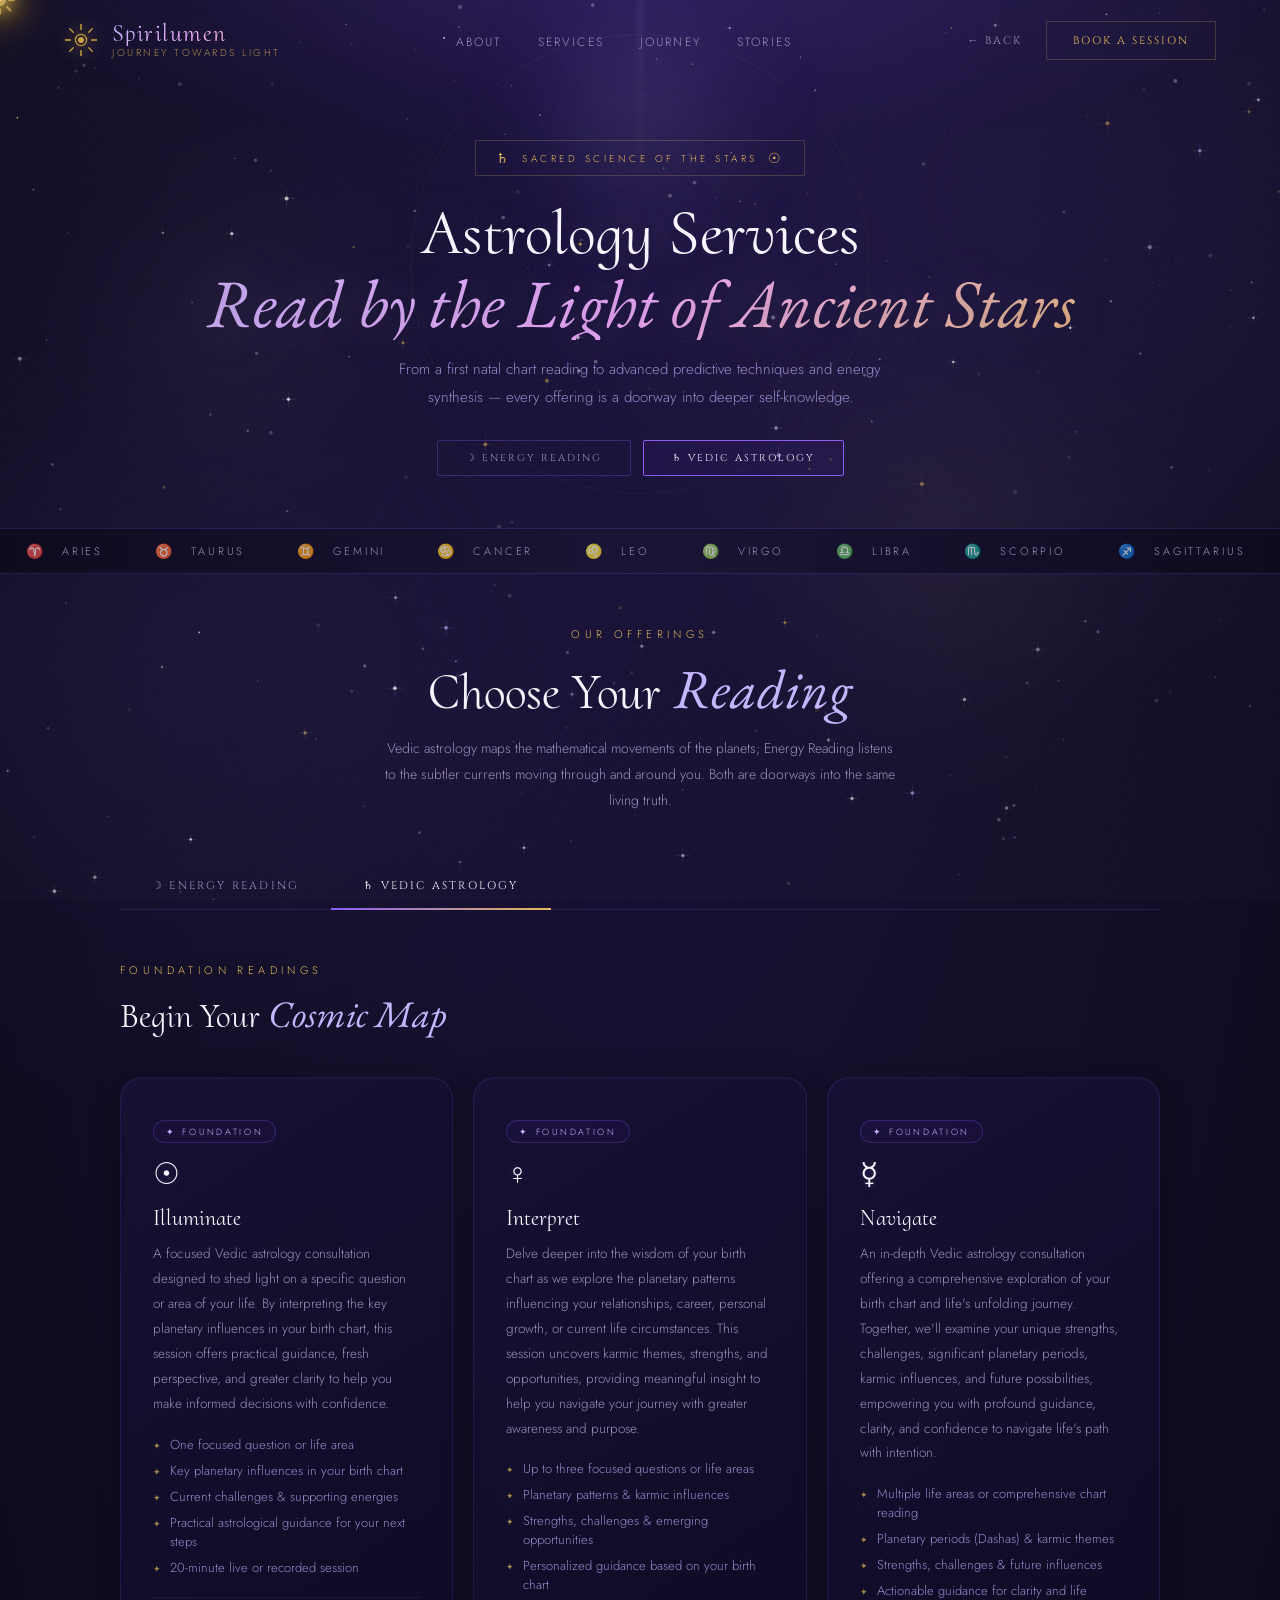
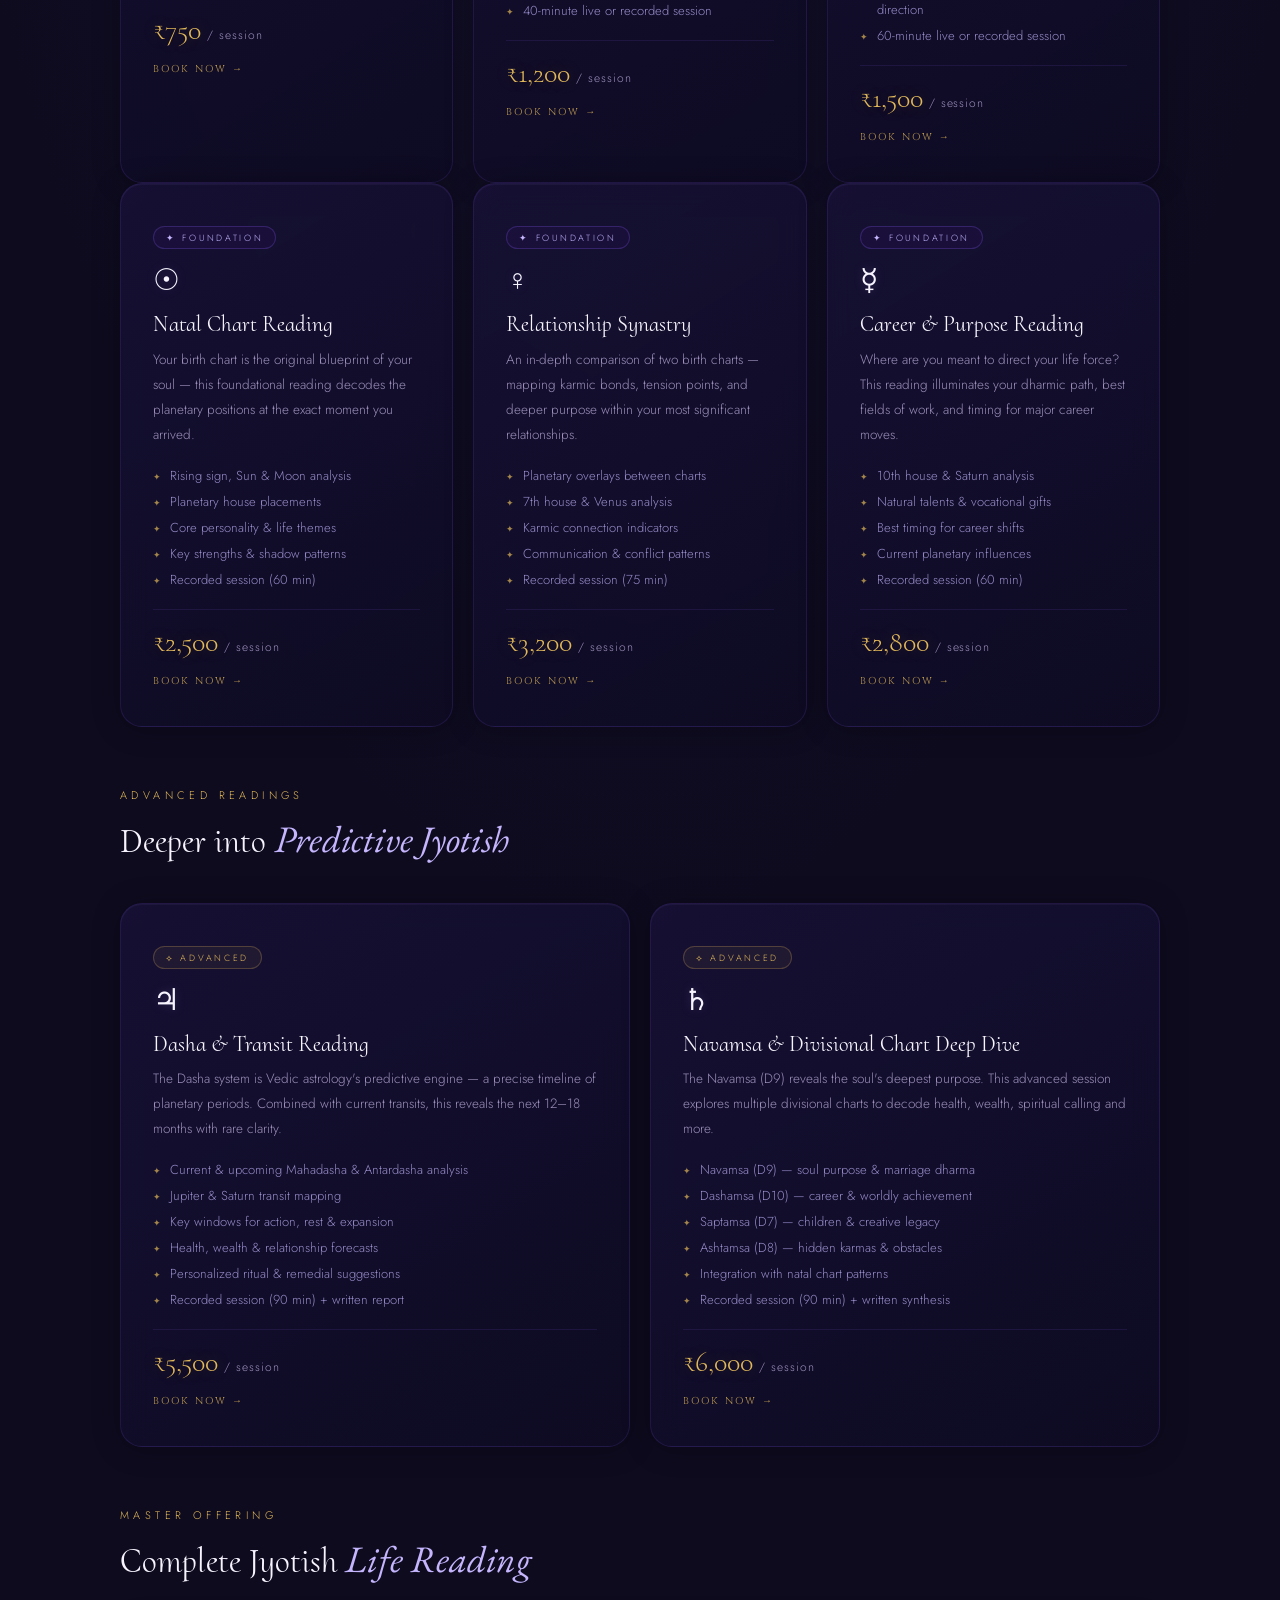
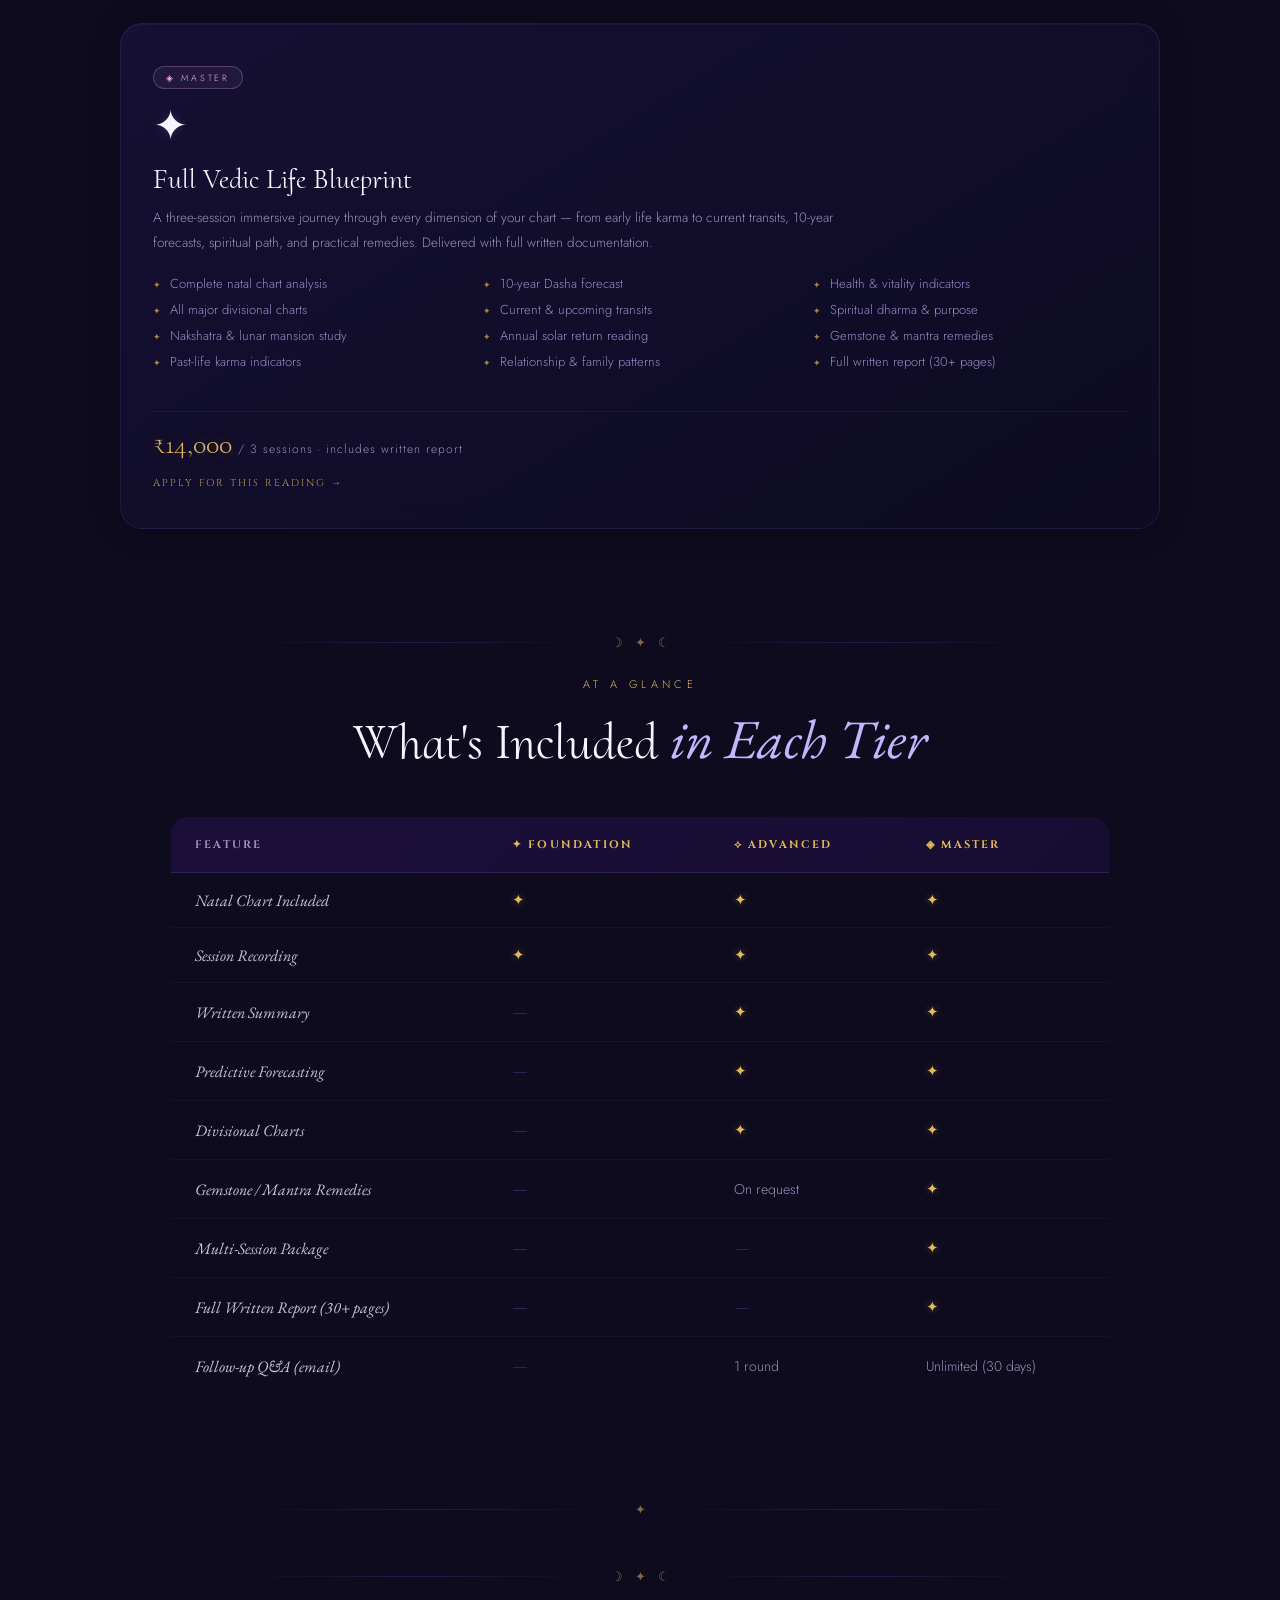
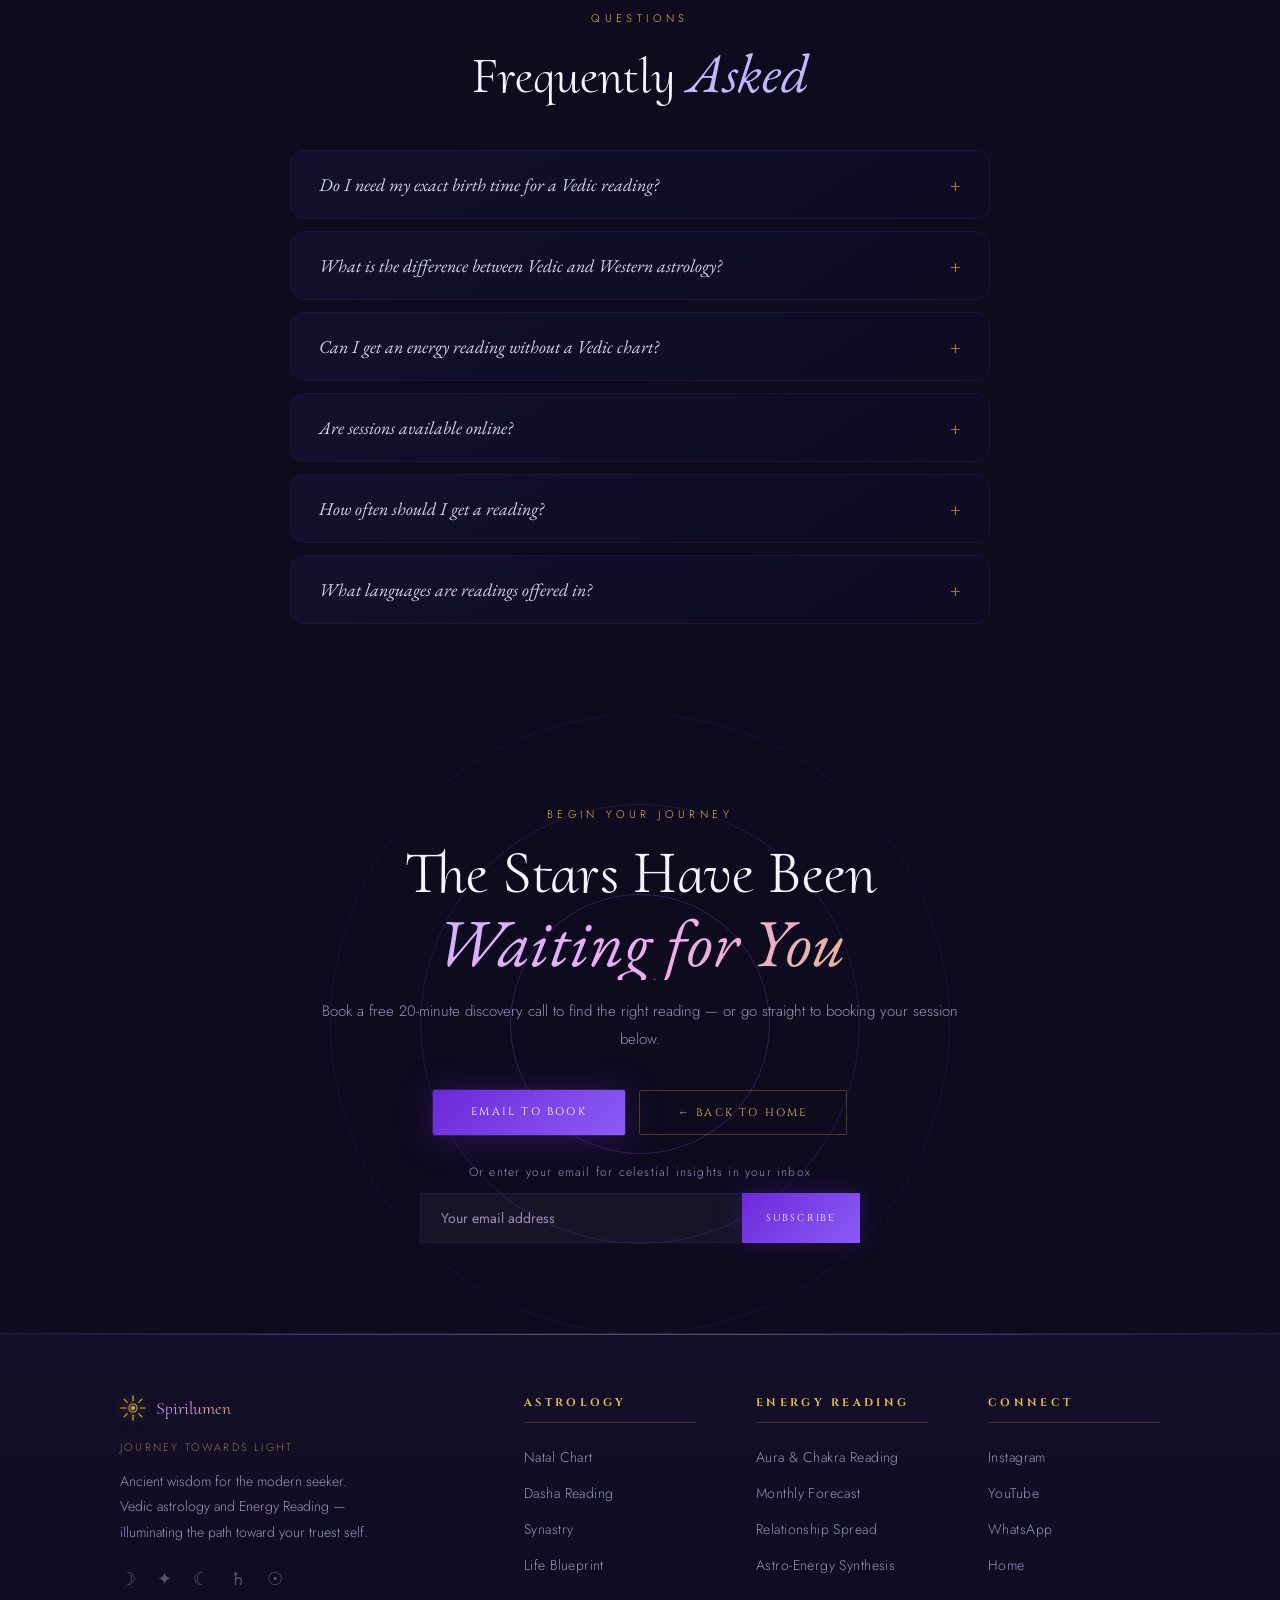
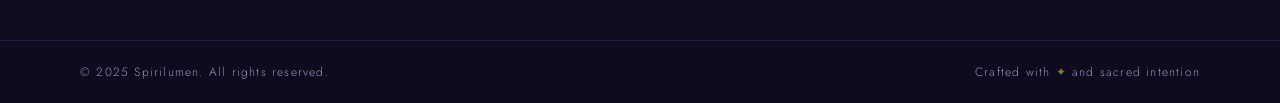
==== astrology.html @ ed83a1ef "Enhance astrology services with new offerings Added detailed descriptions and pricing for Vedic astr" ====
<!DOCTYPE html>
<html lang="en">
<head>
  <meta charset="UTF-8">
  <meta name="viewport" content="width=device-width, initial-scale=1.0">
  <title>Astrology Services — Spirilumen</title>

  <!-- Fonts -->
  <link rel="preconnect" href="https://fonts.googleapis.com">
  <link rel="preconnect" href="https://fonts.gstatic.com" crossorigin>
  <link href="https://fonts.googleapis.com/css2?family=Cinzel:wght@400;500;600&family=EB+Garamond:ital,wght@0,400;0,500;1,400;1,500&family=Cormorant+Upright:wght@300;400;500&family=Jost:wght@200;300;400&display=swap" rel="stylesheet">

  <!-- Global stylesheets -->
  <link rel="stylesheet" href="styles.css">
  <link rel="stylesheet" href="animations.css">
<link rel="stylesheet" href="booking-modal.css">

  <!-- Page-specific styles only — layout & components not in global CSS -->
  <style>
    /* ── BACK LINK (sub-page nav addition) ── */
    .nav-back {
      font-family: 'Cinzel', serif;
      font-size: 11px;
      letter-spacing: .18em;
      text-transform: uppercase;
      color: var(--muted);
      text-decoration: none;
      display: flex;
      align-items: center;
      gap: 8px;
      transition: color .3s;
    }
    .nav-back:hover { color: var(--gold); }

    /* ── COMPACT PAGE HERO ── */
    .pg-hero {
      position: relative;
      z-index: 10;
      padding: 140px 40px 52px;
      text-align: center;
      overflow: hidden;
      background: radial-gradient(ellipse 70% 50% at 50% -10%,
        rgba(139,92,246,.18) 0%,
        rgba(109,40,217,.06) 55%,
        transparent 80%);
    }

    /* subtle shaft + halo — same keyframe from animations.css */
    .pg-hero::before {
      content: '';
      position: absolute;
      top: -60px; left: 50%;
      transform: translateX(-50%);
      width: 2px; height: 55%;
      background: linear-gradient(to bottom,
        rgba(196,181,253,0),
        rgba(196,181,253,.22) 25%,
        rgba(226,185,90,.10) 70%,
        transparent);
      filter: blur(3px);
      pointer-events: none; z-index: 0;
      animation: lightShaft 6s ease-in-out infinite;
    }
    .pg-hero::after {
      content: '';
      position: absolute;
      top: -20px; left: 50%;
      transform: translateX(-50%);
      width: 260px; height: 260px;
      border-radius: 50%;
      background: radial-gradient(circle,
        rgba(196,181,253,.14) 0%,
        rgba(139,92,246,.04) 55%,
        transparent 80%);
      filter: blur(36px);
      pointer-events: none; z-index: 0;
      animation: lightShaft 6s ease-in-out infinite;
    }

    /* rotating rings */
    .pg-hero-ring {
      position: absolute; top: 50%; left: 50%;
      width: min(460px, 80vw); height: min(460px, 80vw);
      border: 1px solid rgba(212,168,67,.06);
      border-radius: 50%;
      transform: translate(-50%, -50%);
      animation: ringRot 70s linear infinite;
      pointer-events: none; z-index: 0;
    }
    .pg-hero-ring2 {
      position: absolute; top: 50%; left: 50%;
      width: min(340px, 62vw); height: min(340px, 62vw);
      border: 1px dashed rgba(139,92,246,.08);
      border-radius: 50%;
      transform: translate(-50%, -50%);
      animation: ringRot 45s linear infinite reverse;
      pointer-events: none; z-index: 0;
    }
    @keyframes ringRot {
      from { transform: translate(-50%,-50%) rotate(0deg); }
      to   { transform: translate(-50%,-50%) rotate(360deg); }
    }

    /* hero text */
    .pg-hero-badge {
      display: inline-flex;
      align-items: center;
      gap: 10px;
      border: 1px solid var(--lng);
      padding: 7px 20px;
      margin-bottom: 22px;
      font-size: 10px;
      letter-spacing: .35em;
      text-transform: uppercase;
      color: var(--gold);
      opacity: 0;
      animation: riseUp 1s .1s forwards;
      position: relative; z-index: 5;
    }
    @keyframes riseUp {
      from { opacity: 0; transform: translateY(20px); }
      to   { opacity: 1; transform: translateY(0); }
    }
    .pg-hero-badge span { font-size: 14px; }

    .pg-hero-h {
      font-family: 'Cormorant Upright', serif;
      font-size: clamp(32px, 5vw, 64px);
      font-weight: 400;
      color: var(--cream);
      line-height: 1.08;
      text-shadow: 0 0 50px rgba(196,181,253,.28), 0 2px 16px rgba(0,0,0,.3);
      opacity: 0;
      animation: riseUp 1s .25s forwards;
      position: relative; z-index: 5;
    }
    .pg-hero-h em {
      display: block;
      font-style: italic;
      font-family: 'EB Garamond', serif;
      font-size: 1.06em;
      background: linear-gradient(135deg, var(--p3), var(--rose), var(--gold));
      -webkit-background-clip: text;
      -webkit-text-fill-color: transparent;
      background-clip: text;
    }
    .pg-hero-sub {
      max-width: 500px;
      margin: 16px auto 0;
      font-size: 15px;
      line-height: 1.85;
      color: rgba(196,181,253,.72);
      opacity: 0;
      animation: riseUp 1s .4s forwards;
      position: relative; z-index: 5;
    }

    /* ── TAB NAV ANCHORS (hero → tab) ── */
    .pg-hero-tabs {
      display: flex;
      gap: 12px;
      justify-content: center;
      margin-top: 28px;
      opacity: 0;
      animation: riseUp 1s .55s forwards;
      position: relative; z-index: 5;
    }
    .pg-tab-pill {
      font-family: 'Cinzel', serif;
      font-size: 10px;
      letter-spacing: .2em;
      text-transform: uppercase;
      text-decoration: none;
      padding: 10px 28px;
      border: 1px solid rgba(139,92,246,.3);
      color: var(--muted);
      transition: all .35s;
      border-radius: 2px;
    }
    .pg-tab-pill:hover,
    .pg-tab-pill.active {
      color: var(--cream);
      border-color: var(--p2);
      background: rgba(91,33,182,.1);
    }

    /* ── ZODIAC STRIP ── */
    .zodiac-strip {
      position: relative; z-index: 10;
      border-top: 1px solid var(--line);
      border-bottom: 1px solid var(--line);
      padding: 12px 0;
      overflow: hidden;
      background: linear-gradient(to right, var(--ink), var(--panel), var(--ink));
    }
    .zs-track {
      display: flex;
      width: max-content;
      animation: marqueeScroll 32s linear infinite;
    }
    .zs-item {
      display: flex;
      align-items: center;
      gap: 16px;
      padding: 0 26px;
      font-size: 11px;
      letter-spacing: .26em;
      text-transform: uppercase;
      color: var(--muted);
      white-space: nowrap;
    }
    .zs-sym {
      font-size: 14px;
      color: var(--gold);
      opacity: .7;
    }

    /* ── SECTION UTILITY ── */
    .sw  { position: relative; z-index: 10; }
    .sl  {
      font-size: 11px;
      letter-spacing: .4em;
      text-transform: uppercase;
      color: var(--gold);
      display: block;
      margin-bottom: 14px;
    }
    .sh  {
      font-family: 'Cormorant Upright', serif;
      font-size: clamp(26px, 4vw, 50px);
      font-weight: 400;
      line-height: 1.2;
      color: var(--cream);
    }
    .sh em {
      font-style: italic;
      color: var(--p3);
      font-family: 'EB Garamond', serif;
      font-size: 1.1em;
    }
    .rev {
      opacity: 0;
      transform: translateY(28px);
      transition: opacity .85s ease, transform .85s ease;
    }
    .rev.vi { opacity: 1; transform: none; }
    .d1 { transition-delay: .1s; }
    .d2 { transition-delay: .2s; }
    .d3 { transition-delay: .3s; }
    .d4 { transition-delay: .4s; }

    /* ── SECTION DIVIDER ── */
    .s-div {
      position: relative; z-index: 10;
      display: flex;
      align-items: center;
      gap: 20px;
      max-width: 960px;
      margin: 0 auto;
      padding: 24px 80px;
    }
    .s-div-l {
      flex: 1;
      height: 1px;
      background: linear-gradient(to right, transparent, var(--line), transparent);
    }
    .s-div-c {
      display: flex;
      align-items: center;
      gap: 12px;
    }
    .s-div-c span {
      color: var(--gold);
      font-size: 13px;
      opacity: .55;
      animation: dividerTwinkle 3s ease-in-out infinite;
    }

    /* ── PACKAGES SECTION ── */
    .pkgs-w {
      max-width: 1200px;
      margin: 0 auto;
      padding: 0 80px 80px;
    }
    .pkgs-hdr {
      text-align: center;
      padding: 52px 0 48px;
    }

    /* Tab navigation */
    .tab-nav {
      display: flex;
      border-bottom: 1px solid var(--line);
      margin-bottom: 52px;
    }
    .tab-btn {
      font-family: 'Cinzel', serif;
      font-size: 11px;
      letter-spacing: .2em;
      text-transform: uppercase;
      color: var(--muted);
      background: none;
      border: none;
      padding: 16px 32px;
      cursor: none;
      position: relative;
      transition: color .3s;
    }
    .tab-btn::after {
      content: '';
      position: absolute;
      bottom: -1px; left: 0; right: 0;
      height: 2px;
      background: linear-gradient(to right, var(--p2), var(--gold));
      transform: scaleX(0);
      transition: transform .4s cubic-bezier(.25,.46,.45,.94);
    }
    .tab-btn.active        { color: var(--cream); }
    .tab-btn.active::after { transform: scaleX(1); }
    .tab-btn:hover         { color: rgba(248,244,255,.7); }
    .tab-panel             { display: none; }
    .tab-panel.active      { display: block; }

    /* Card grids */
    .svc-grid      { display: grid; grid-template-columns: repeat(3,1fr); gap: 20px; }
    .svc-grid-2    { display: grid; grid-template-columns: repeat(2,1fr); gap: 20px; margin-top: 20px; }
    .svc-grid-wide { display: grid; grid-template-columns: repeat(2,1fr); gap: 20px; }

    /* Service card */
    .sc {
      background: linear-gradient(148deg, rgba(22,17,52,.92) 0%, rgba(14,11,35,.95) 100%);
      border: 1px solid rgba(139,92,246,.14);
      border-radius: 22px;
      padding: 40px 32px 36px;
      position: relative;
      overflow: hidden;
      cursor: none;
      backdrop-filter: blur(14px);
      box-shadow: 0 2px 28px rgba(0,0,0,.3), inset 0 1px 0 rgba(196,181,253,.05);
      transition: transform .4s cubic-bezier(.25,.46,.45,.94), box-shadow .4s, border-color .4s;
    }
    .sc:hover {
      transform: translateY(-7px);
      border-color: rgba(139,92,246,.3);
      box-shadow: 0 18px 52px rgba(0,0,0,.38), 0 0 28px rgba(91,33,182,.08),
                  inset 0 1px 0 rgba(196,181,253,.08);
    }
    .sc::before {
      content: '';
      position: absolute;
      width: 240px; height: 240px;
      border-radius: 50%;
      background: radial-gradient(circle, rgba(91,33,182,.12), transparent 68%);
      top: var(--my, -60px); left: var(--mx, -60px);
      transform: translate(-50%,-50%);
      opacity: .7;
      transition: opacity .4s;
      pointer-events: none; z-index: 0;
    }
    .sc:hover::before { opacity: 1; }
    .sc::after {
      content: '';
      position: absolute;
      top: 0; left: 12%; right: 12%;
      height: 1px; border-radius: 1px;
      background: linear-gradient(to right,
        transparent, rgba(196,181,253,.45),
        rgba(226,185,90,.35), rgba(196,181,253,.45), transparent);
      opacity: 0;
      transform: scaleX(0);
      transform-origin: center;
      transition: transform .55s cubic-bezier(.25,.46,.45,.94), opacity .4s;
      z-index: 0;
    }
    .sc:hover::after { opacity: 1; transform: scaleX(1); }
    .sc > * { position: relative; z-index: 2; }

    /* Level badge */
    .sc-level {
      display: inline-flex;
      align-items: center;
      gap: 6px;
      font-size: 9px;
      letter-spacing: .3em;
      text-transform: uppercase;
      padding: 4px 12px;
      border-radius: 40px;
      margin-bottom: 16px;
    }
    .sc-level.basic    { color: var(--p3);  border: 1px solid rgba(139,92,246,.25); background: rgba(91,33,182,.08); }
    .sc-level.advanced { color: var(--gold); border: 1px solid rgba(226,185,90,.25); background: rgba(226,185,90,.06); }
    .sc-level.master   { color: var(--rose); border: 1px solid rgba(240,171,252,.25); background: rgba(240,171,252,.06); }

    .sc-ic {
      font-size: 30px; margin-bottom: 16px; display: block; line-height: 1;
      transition: transform .5s cubic-bezier(.34,1.56,.64,1), filter .5s;
      filter: drop-shadow(0 0 5px rgba(167,139,250,.2));
    }
    .sc:hover .sc-ic { transform: scale(1.15) rotate(-5deg); filter: drop-shadow(0 0 14px rgba(167,139,250,.65)); }

    .sc-name  { font-family: 'Cormorant Upright', serif; font-size: 22px; font-weight: 400; line-height: 1.2; margin-bottom: 10px; }
    .sc-desc  { font-size: 13.5px; line-height: 1.85; color: var(--muted); margin-bottom: 18px; }
    .sc-includes { list-style: none; display: flex; flex-direction: column; gap: 7px; margin-bottom: 20px; }
    .sc-includes li {
      display: flex; align-items: flex-start; gap: 9px;
      font-size: 13px; color: rgba(196,181,253,.75);
    }
    .sc-includes li::before {
      content: '✦'; color: var(--gold); font-size: 9px;
      margin-top: 4px; flex-shrink: 0; opacity: .7;
    }
    .sc-price {
      display: flex; align-items: baseline; gap: 6px;
      border-top: 1px solid rgba(139,92,246,.12);
      padding-top: 18px; margin-top: 18px;
    }
    .sc-price-val { font-family: 'Cormorant Upright', serif; font-size: 28px; color: var(--gold); line-height: 1; text-shadow: 0 0 16px rgba(212,168,67,.25); }
    .sc-price-dur { font-size: 12px; letter-spacing: .08em; color: var(--muted); }
    .sc-lnk {
      display: inline-flex; align-items: center; gap: 8px; margin-top: 18px;
      font-family: 'Cinzel', serif; font-size: 10px; letter-spacing: .2em;
      text-transform: uppercase; color: var(--gold); text-decoration: none;
      opacity: .8; transition: gap .35s, opacity .3s, text-shadow .35s;
    }
    .sc-lnk:hover { gap: 13px; opacity: 1; text-shadow: 0 0 10px rgba(212,168,67,.5); }

    /* sub-section headers within tabs */
    .tab-section-hdr { margin-bottom: 40px; }
    .tab-section-hdr + .svc-grid,
    .tab-section-hdr + .svc-grid-2,
    .tab-section-hdr + .svc-grid-wide { margin-top: 0; }
    .tab-section-sep { margin-top: 60px; margin-bottom: 40px; }

    /* ── COMPARISON TABLE ── */
    .comp-w  { max-width: 1100px; margin: 0 auto; padding: 0 80px 80px; }
    .comp-hdr { text-align: center; margin-bottom: 44px; }
    .comp-table { width: 100%; border-collapse: collapse; border: 1px solid var(--line); border-radius: 18px; overflow: hidden; }
    .comp-table thead tr { background: linear-gradient(135deg, rgba(91,33,182,.18), rgba(109,40,217,.1)); }
    .comp-table thead th { padding: 20px 24px; font-family: 'Cinzel', serif; font-size: 11px; letter-spacing: .2em; text-transform: uppercase; color: var(--gold); text-align: left; border-bottom: 1px solid var(--line); }
    .comp-table thead th:first-child { color: var(--muted); }
    .comp-table tbody tr { border-bottom: 1px solid rgba(139,92,246,.08); transition: background .3s; }
    .comp-table tbody tr:last-child { border-bottom: none; }
    .comp-table tbody tr:hover { background: rgba(91,33,182,.04); }
    .comp-table tbody td { padding: 16px 24px; font-size: 14px; color: var(--muted); vertical-align: middle; }
    .comp-table tbody td:first-child { color: rgba(248,244,255,.8); font-family: 'EB Garamond', serif; font-size: 16px; font-style: italic; }
    .comp-check { color: var(--gold); font-size: 15px; text-shadow: 0 0 8px rgba(212,168,67,.4); }
    .comp-dash  { color: rgba(139,92,246,.3); font-size: 18px; }

    /* ── PROCESS ── */
    .proc-w { max-width: 1100px; margin: 0 auto; padding: 0 80px 80px; }
    .proc-hdr { text-align: center; margin-bottom: 52px; }
    .proc-steps { display: grid; grid-template-columns: repeat(4,1fr); position: relative; gap: 0; }
    .proc-steps::before {
      content: '';
      position: absolute;
      top: 34px;
      left: calc(12.5% + 34px); right: calc(12.5% + 34px);
      height: 1px;
      background: linear-gradient(to right, transparent, var(--p2), var(--gold), var(--p2), transparent);
      z-index: 0;
    }
    .ps { padding: 0 20px; position: relative; z-index: 1; text-align: center; }
    .ps-num {
      width: 68px; height: 68px; border-radius: 50%;
      border: 1px solid rgba(139,92,246,.4);
      background: linear-gradient(135deg, rgba(109,40,217,.25), rgba(26,21,53,.8));
      display: flex; align-items: center; justify-content: center;
      font-family: 'Cormorant Upright', serif; font-size: 24px; font-weight: 400;
      color: var(--p3); margin: 0 auto 26px;
      transition: all .5s;
      box-shadow: 0 0 20px rgba(139,92,246,.2), inset 0 0 15px rgba(139,92,246,.08);
    }
    .ps:hover .ps-num {
      background: rgba(91,33,182,.18); border-color: var(--p2); color: var(--cream);
      box-shadow: 0 0 30px rgba(91,33,182,.4), inset 0 0 20px rgba(91,33,182,.15);
    }
    .ps-t { font-family: 'Cormorant Upright', serif; font-size: 20px; font-weight: 400; margin-bottom: 10px; }
    .ps-d { font-size: 13px; line-height: 1.8; color: var(--muted); }

    /* ── FAQ ── */
    .faq-w   { max-width: 860px; margin: 0 auto; padding: 0 80px 80px; }
    .faq-hdr { text-align: center; margin-bottom: 44px; }
    .faq-item { border: 1px solid rgba(139,92,246,.12); border-radius: 14px; margin-bottom: 12px; overflow: hidden; transition: border-color .3s; }
    .faq-item:hover { border-color: rgba(139,92,246,.25); }
    .faq-q {
      display: flex; align-items: center; justify-content: space-between;
      padding: 22px 28px; cursor: none;
      font-family: 'EB Garamond', serif; font-size: 18px; font-style: italic;
      color: rgba(237,233,254,.9);
      background: linear-gradient(148deg, rgba(22,17,52,.7), rgba(14,11,35,.75));
      transition: background .3s;
    }
    .faq-q:hover { background: linear-gradient(148deg, rgba(22,17,52,.9), rgba(14,11,35,.95)); }
    .faq-icon { font-size: 18px; color: var(--gold); opacity: .7; transition: transform .4s, opacity .3s; flex-shrink: 0; margin-left: 16px; }
    .faq-item.open .faq-icon { transform: rotate(45deg); opacity: 1; }
    .faq-a {
      max-height: 0; overflow: hidden;
      transition: max-height .45s cubic-bezier(.25,.46,.45,.94), padding .35s;
      font-size: 14px; line-height: 1.85; color: var(--muted);
      background: rgba(14,11,35,.6); padding: 0 28px;
    }
    .faq-item.open .faq-a { max-height: 220px; padding: 20px 28px 24px; }

    /* ── CTA BAND ── */
    .cta-band {
      position: relative; z-index: 10;
      padding: 90px 80px; text-align: center; overflow: hidden;
    }
    .cta-band-rings { position: absolute; top: 50%; left: 50%; transform: translate(-50%,-50%); pointer-events: none; z-index: 0; }
    .cr { position: absolute; border-radius: 50%; border: 1px solid; transform: translate(-50%,-50%); animation: ctaRingPulse var(--cd, 3.5s) ease-out infinite; }
    .cr1 { width: 260px; height: 260px; border-color: rgba(139,92,246,.28); --cd: 3.5s; }
    .cr2 { width: 440px; height: 440px; border-color: rgba(139,92,246,.16); --cd: 3.5s; animation-delay: .6s; }
    .cr3 { width: 620px; height: 620px; border-color: rgba(139,92,246,.09); --cd: 3.5s; animation-delay: 1.2s; }
    .cta-in { position: relative; z-index: 1; max-width: 680px; margin: 0 auto; }
    .cta-h {
      font-family: 'Cormorant Upright', serif;
      font-size: clamp(28px, 5vw, 60px);
      font-weight: 400; line-height: 1.1; margin-bottom: 18px;
    }
    .cta-h em {
      display: block; font-style: italic;
      font-family: 'EB Garamond', serif;
      background: linear-gradient(135deg, var(--p3), var(--rose), var(--gold));
      -webkit-background-clip: text; -webkit-text-fill-color: transparent; background-clip: text;
      font-size: 1.12em;
    }
    .cta-sub  { font-size: 15px; line-height: 1.85; color: var(--muted); margin-bottom: 36px; }
    .cta-form { display: flex; max-width: 440px; margin: 0 auto; }
    .cta-inp  {
      flex: 1;
      background: rgba(255,255,255,.04);
      border: 1px solid rgba(91,33,182,.22); border-right: none;
      padding: 14px 20px; color: var(--cream);
      font-family: 'Jost', sans-serif; font-size: 14px; outline: none;
      transition: border-color .3s, background .3s;
    }
    .cta-inp:focus { border-color: var(--p2); background: rgba(91,33,182,.05); }
    .cta-inp::placeholder { color: var(--muted); }
    .cta-btn {
      font-family: 'Cinzel', serif; font-size: 10px; letter-spacing: .18em; text-transform: uppercase;
      background: linear-gradient(135deg, var(--p1), var(--p2));
      color: white; border: none; padding: 14px 24px; cursor: none;
      transition: all .35s; white-space: nowrap;
      box-shadow: 0 0 24px rgba(91,33,182,.32);
    }
    .cta-btn:hover { background: linear-gradient(135deg, var(--p2), var(--rose)); box-shadow: 0 0 44px rgba(124,58,237,.48); }
    .cta-note { font-size: 12px; letter-spacing: .1em; color: var(--muted); margin-top: 16px; }
    .cta-note a { color: var(--gold); text-decoration: none; }

    /* hero CTA buttons reused on cta section */
    .btn-primary {
      font-family: 'Cinzel', serif; font-size: 11px; letter-spacing: .2em; text-transform: uppercase;
      text-decoration: none; padding: 14px 38px;
      background: linear-gradient(135deg, var(--p1), var(--p2));
      color: white; position: relative; overflow: hidden; transition: all .4s;
      box-shadow: 0 4px 36px rgba(91,33,182,.38), 0 0 0 1px rgba(167,139,250,.16);
      border-radius: 2px;
    }
    .btn-primary::after { content: ''; position: absolute; inset: 0; background: linear-gradient(135deg, var(--p2), var(--rose)); opacity: 0; transition: opacity .4s; }
    .btn-primary:hover::after { opacity: 1; }
    .btn-primary:hover { box-shadow: 0 8px 56px rgba(124,58,237,.55); }
    .btn-primary span { position: relative; z-index: 1; }
    .btn-outline {
      font-family: 'Cinzel', serif; font-size: 11px; letter-spacing: .2em; text-transform: uppercase;
      text-decoration: none; padding: 14px 38px;
      border: 1px solid rgba(212,168,67,.3); color: var(--gold);
      position: relative; overflow: hidden; transition: all .4s; border-radius: 2px;
    }
    .btn-outline::before { content: ''; position: absolute; inset: 0; background: rgba(212,168,67,.06); transform: scaleX(0); transform-origin: left; transition: transform .4s; }
    .btn-outline:hover::before { transform: scaleX(1); }
    .btn-outline:hover { border-color: rgba(212,168,67,.55); box-shadow: 0 0 26px rgba(212,168,67,.14); }
    .hero-btns-row { display: flex; gap: 14px; justify-content: center; margin-top: 4px; }

    /* ── RESPONSIVE ── */
    @media (max-width: 1024px) {
      .pkgs-w, .comp-w, .proc-w, .faq-w, .cta-band { padding-left: 28px; padding-right: 28px; }
      .svc-grid, .svc-grid-2, .svc-grid-wide { grid-template-columns: 1fr; }
      .proc-steps { grid-template-columns: 1fr 1fr; gap: 32px; }
      .proc-steps::before { display: none; }
      .s-div { padding: 20px 28px; }
      .comp-table { font-size: 13px; }
      .comp-table thead th, .comp-table tbody td { padding: 12px 16px; }
      .cta-form { flex-direction: column; }
      .cta-inp  { border-right: 1px solid rgba(91,33,182,.22); border-bottom: none; }
      .cta-btn  { width: 100%; }
    }
    @media (max-width: 580px) {
      .pg-hero { padding: 120px 24px 40px; }
      .pg-hero-tabs { flex-direction: column; align-items: center; }
      .proc-steps { grid-template-columns: 1fr; }
      .tab-nav { overflow-x: auto; }
      .tab-btn { padding: 14px 18px; font-size: 10px; }
      .hero-btns-row { flex-direction: column; align-items: center; }
    }
  </style>
</head>
<body>

<!-- ══ CURSOR ══ -->
<div id="cur-sun">
  <svg viewBox="0 0 48 48" fill="none" xmlns="http://www.w3.org/2000/svg">
    <line x1="24" y1="2"  x2="24" y2="10" stroke="#f0c86a" stroke-width="2.2" stroke-linecap="round"/>
    <line x1="24" y1="38" x2="24" y2="46" stroke="#f0c86a" stroke-width="2.2" stroke-linecap="round"/>
    <line x1="2"  y1="24" x2="10" y2="24" stroke="#f0c86a" stroke-width="2.2" stroke-linecap="round"/>
    <line x1="38" y1="24" x2="46" y2="24" stroke="#f0c86a" stroke-width="2.2" stroke-linecap="round"/>
    <line x1="7.5"  y1="7.5"  x2="13.2" y2="13.2" stroke="#f0c86a" stroke-width="2" stroke-linecap="round"/>
    <line x1="34.8" y1="34.8" x2="40.5" y2="40.5" stroke="#f0c86a" stroke-width="2" stroke-linecap="round"/>
    <line x1="40.5" y1="7.5"  x2="34.8" y2="13.2" stroke="#f0c86a" stroke-width="2" stroke-linecap="round"/>
    <line x1="13.2" y1="34.8" x2="7.5"  y2="40.5" stroke="#f0c86a" stroke-width="2" stroke-linecap="round"/>
    <circle cx="24" cy="24" r="7"   stroke="#f0c86a" stroke-width="1.5" fill="rgba(240,200,106,0.12)"/>
    <circle cx="24" cy="24" r="3.5" fill="#f0c86a"/>
  </svg>
</div>
<div id="cur-trail">☽</div>
<canvas id="trailC"></canvas>
<canvas id="spaceC"></canvas>

<!-- Nebulae + grain -->
<div class="nbl n1"></div>
<div class="nbl n2"></div>
<div class="nbl n3"></div>
<div class="nbl n4"></div>
<div class="grain"></div>

<!-- ══ NAV ══ -->
<nav id="mainNav">
  <div class="logo-group">
    <svg class="logo-sun-svg" viewBox="0 0 48 48" fill="none" xmlns="http://www.w3.org/2000/svg">
      <line x1="24" y1="2"  x2="24" y2="9"  stroke="#d4a843" stroke-width="2"   stroke-linecap="round"/>
      <line x1="24" y1="39" x2="24" y2="46" stroke="#d4a843" stroke-width="2"   stroke-linecap="round"/>
      <line x1="2"  y1="24" x2="9"  y2="24" stroke="#d4a843" stroke-width="2"   stroke-linecap="round"/>
      <line x1="39" y1="24" x2="46" y2="24" stroke="#d4a843" stroke-width="2"   stroke-linecap="round"/>
      <line x1="8"  y1="8"  x2="13" y2="13" stroke="#d4a843" stroke-width="1.8" stroke-linecap="round"/>
      <line x1="35" y1="35" x2="40" y2="40" stroke="#d4a843" stroke-width="1.8" stroke-linecap="round"/>
      <line x1="40" y1="8"  x2="35" y2="13" stroke="#d4a843" stroke-width="1.8" stroke-linecap="round"/>
      <line x1="13" y1="35" x2="8"  y2="40" stroke="#d4a843" stroke-width="1.8" stroke-linecap="round"/>
      <circle cx="24" cy="24" r="8" stroke="#d4a843" stroke-width="1.5" fill="rgba(212,168,67,0.1)"/>
      <circle cx="24" cy="24" r="4" fill="#d4a843"/>
    </svg>
    <div class="logo-text-wrap">
      <span class="logo-name">Spirilumen</span>
      <span class="logo-tag">Journey towards light</span>
    </div>
  </div>
  <ul class="nav-links">
    <li><a href="index.html#about">About</a></li>
    <li><a href="index.html#services">Services</a></li>
    <li><a href="index.html#journey">Journey</a></li>
    <li><a href="index.html#stories">Stories</a></li>
  </ul>
  <div style="display:flex;align-items:center;gap:24px;">
    <a href="index.html" class="nav-back">← Back</a>
    <a href="#book" class="nav-book">Book a Session</a>
  </div>
</nav>

<!-- ══ COMPACT HERO ══ -->
<section class="pg-hero sw">
  <div class="pg-hero-ring"></div>
  <div class="pg-hero-ring2"></div>

  <div class="pg-hero-badge"><span>♄</span> Sacred Science of the Stars <span>☉</span></div>
  <h1 class="pg-hero-h">
     Astrology Services
    <em>Read by the Light of Ancient Stars</em>
  </h1>
  <p class="pg-hero-sub">From a first natal chart reading to advanced predictive techniques and energy synthesis — every offering is a doorway into deeper self-knowledge.</p>

  <!-- Tab-jump pills — the real CTA on this page -->
  <div class="pg-hero-tabs">
    <a href="#tab-energy" class="pg-tab-pill" id="pill-energy">☽ Energy Reading</a>
    <a href="#tab-vedic" class="pg-tab-pill active" id="pill-vedic">♄ Vedic Astrology</a>
  </div>
</section>

<!-- ══ ZODIAC MARQUEE STRIP ══ -->
<div class="zodiac-strip">
  <div class="zs-track" id="zsT"></div>
</div>

<!-- ══ PACKAGES — immediately visible ══ -->
<div class="sw" id="vedic">
  <div class="pkgs-w">

    <!-- Minimal context header -->
    <div class="pkgs-hdr">
      <span class="sl rev">Our Offerings</span>
      <h2 class="sh rev">Choose Your <em>Reading</em></h2>
      <p class="rev d1" style="max-width:520px;margin:14px auto 0;font-size:14px;line-height:1.85;color:var(--muted);">
        Vedic astrology maps the mathematical movements of the planets; Energy Reading listens to the subtler currents moving through and around you. Both are doorways into the same living truth.
      </p>
    </div>

    <!-- ── TAB NAV ── -->
    <div class="tab-nav">
      <button class="tab-btn"        data-tab="energy" id="energy-tab-btn">☽ Energy Reading</button>
      <button class="tab-btn active" data-tab="vedic">♄ Vedic Astrology</button>
    </div>

    

    <!-- ════════════════════════════════
         ENERGY READING TAB
    ════════════════════════════════ -->
    <div class="tab-panel" id="tab-energy">

      <div class="tab-section-hdr" id="energy">
        <span class="sl rev">Foundational Sessions</span>
        <h3 class="sh rev" style="font-size:clamp(20px,2.8vw,34px);">First Steps into <em>Your Energy Field</em></h3>
      </div>

      <div class="svc-grid">
        <div class="sc rev">
          <span class="sc-level basic">✦ Foundation</span>
          <span class="sc-ic">🌙</span>
          <h4 class="sc-name">Path of Clarity</h4>
          <p class="sc-desc">A focused energy reading designed to illuminate your immediate concerns and provide clear, intuitive guidance. Whether you're seeking answers about a specific situation or simply need reassurance, this session offers meaningful insight to help you move forward with confidence, balance, and renewed perspective.</p>
          <ul class="sc-includes">
            <li>One focused question or open intention</li>
            <li>Current energy &amp; what is influencing your situation</li>
            <li>Present blockages &amp; immediate opportunities</li>
            <li>Clear guidance for your next steps</li>
            <li>20-minute live or recorded session</li>
          </ul>
          <div class="sc-price"><span class="sc-price-val">₹750</span><span class="sc-price-dur">/ session</span></div>
          <a href="#book" class="sc-lnk">Book Now →</a>
        </div>

        <div class="sc rev d1">
          <span class="sc-level basic">✦ Foundation</span>
          <span class="sc-ic">☽</span>
          <h4 class="sc-name">Path of Wisdom</h4>
          <p class="sc-desc">This extended session allows us to explore the deeper energies influencing your life. Together, we'll uncover recurring patterns, hidden opportunities, and the spiritual lessons behind your experiences. You'll leave with practical guidance and a greater understanding of the path unfolding before you.</p>
          <ul class="sc-includes">
            <li>Up to three focused questions or intentions</li>
            <li>Recurring patterns &amp; underlying energetic influences</li>
            <li>Hidden opportunities &amp; current challenges</li>
            <li>Spiritual insights &amp; practical guidance</li>
            <li>40-minute live or recorded session</li>
          </ul>
          <div class="sc-price"><span class="sc-price-val">₹1,200</span><span class="sc-price-dur">/ session</span></div>
          <a href="#book" class="sc-lnk">Book Now →</a>
        </div>

        <div class="sc rev d2">
          <span class="sc-level basic">✦ Foundation</span>
          <span class="sc-ic">✧</span>
          <h4 class="sc-name">Path of Transformation</h4>
          <p class="sc-desc">A comprehensive energy reading for those seeking profound clarity and lasting personal growth. This immersive session explores multiple aspects of your life, revealing energetic influences, soul lessons, and transformative opportunities. Gain deeper self-awareness, healing insights, and empowering guidance to support your journey with confidence and purpose.</p>
          <ul class="sc-includes">
            <li>Multiple life areas or open intuitive reading</li>
            <li>Core energetic patterns &amp; soul lessons</li>
            <li>Present blockages &amp; transformational opportunities</li>
            <li>Personalized guidance for alignment and growth</li>
            <li>60-minute live or recorded session</li>
          </ul>
          <div class="sc-price"><span class="sc-price-val">₹1,500</span><span class="sc-price-dur">/ session</span></div>
          <a href="#book" class="sc-lnk">Book Now →</a>
        </div>
      </div>


      <div class="svc-grid">
        <div class="sc rev">
          <span class="sc-level basic">✦ Foundation</span>
          <span class="sc-ic">🌙</span>
          <h4 class="sc-name">Three-Layer Energy Scan</h4>
          <p class="sc-desc">A focused intuitive scan across your past, present and emerging energy — ideal for a single pressing question or a first encounter with this work.</p>
          <ul class="sc-includes">
            <li>One focused question or open intention</li>
            <li>Residual energy &amp; what shaped this moment</li>
            <li>Present blockages &amp; active forces</li>
            <li>Emerging direction &amp; guidance</li>
            <li>30-minute live or recorded session</li>
          </ul>
          <div class="sc-price"><span class="sc-price-val">₹1,200</span><span class="sc-price-dur">/ session</span></div>
          <a href="#book" class="sc-lnk">Book Now →</a>
        </div>

        <div class="sc rev d1">
          <span class="sc-level basic">✦ Foundation</span>
          <span class="sc-ic">☽</span>
          <h4 class="sc-name">Full Aura &amp; Chakra Reading</h4>
          <p class="sc-desc">A complete pass across all seven chakras and your wider aura — mapping the root cause of a situation, outside influences, hidden fears, and the most likely outcome.</p>
          <ul class="sc-includes">
            <li>Full seven-chakra scan</li>
            <li>Root cause &amp; foundational blockage</li>
            <li>Conscious &amp; subconscious influences</li>
            <li>External &amp; environmental energy</li>
            <li>Outcome &amp; hidden-factor analysis</li>
          </ul>
          <div class="sc-price"><span class="sc-price-val">₹2,000</span><span class="sc-price-dur">/ session</span></div>
          <a href="#book" class="sc-lnk">Book Now →</a>
        </div>

        <div class="sc rev d2">
          <span class="sc-level basic">✦ Foundation</span>
          <span class="sc-ic">✧</span>
          <h4 class="sc-name">Monthly Energy Forecast</h4>
          <p class="sc-desc">A twelve-part monthly reading — one energetic theme per month — a beautiful ritual to anchor intention and foresee the currents moving through the year ahead.</p>
          <ul class="sc-includes">
            <li>One energetic theme per month ahead</li>
            <li>Yearly overarching theme</li>
            <li>Key months for action &amp; rest</li>
            <li>Written month-by-month summary</li>
            <li>Recorded session (60 min)</li>
          </ul>
          <div class="sc-price"><span class="sc-price-val">₹2,500</span><span class="sc-price-dur">/ session</span></div>
          <a href="#book" class="sc-lnk">Book Now →</a>
        </div>
      </div>

      <div class="tab-section-sep">
        <span class="sl rev">Advanced Sessions</span>
        <h3 class="sh rev" style="font-size:clamp(20px,2.8vw,34px);">Deep Energetic <em>Synthesis</em></h3>
      </div>

      <div class="svc-grid-2">
        <div class="sc rev">
          <span class="sc-level advanced">⟡ Advanced</span>
          <span class="sc-ic">♀</span>
          <h4 class="sc-name">Relationship &amp; Soul Contract Reading</h4>
          <p class="sc-desc">A deep energetic mapping of the bond between two souls — what you have come to teach each other, where love can flourish, and where it needs growth.</p>
          <ul class="sc-includes">
            <li>Individual energy of each person</li>
            <li>The energetic space between you</li>
            <li>Soul contract &amp; karmic lesson</li>
            <li>Gifts you bring to each other</li>
            <li>Challenges &amp; how to meet them</li>
            <li>Path forward &amp; closing guidance</li>
          </ul>
          <div class="sc-price"><span class="sc-price-val">₹3,500</span><span class="sc-price-dur">/ session</span></div>
          <a href="#book" class="sc-lnk">Book Now →</a>
        </div>

        <div class="sc rev d1">
          <span class="sc-level advanced">⟡ Advanced</span>
          <span class="sc-ic">♃</span>
          <h4 class="sc-name">Astro-Energy Synthesis Reading</h4>
          <p class="sc-desc">Your natal Vedic chart woven with a full intuitive energy reading — each major planetary placement receives its own energetic exploration. A reading of rare depth that bridges science and intuition.</p>
          <ul class="sc-includes">
            <li>Natal chart review (Sun, Moon, Rising + key planets)</li>
            <li>One energetic insight drawn per major planetary theme</li>
            <li>Planetary Dasha aligned with current energetic state</li>
            <li>Hidden patterns at the intersection</li>
            <li>Integrated written report</li>
            <li>Recorded session (90 min)</li>
          </ul>
          <div class="sc-price"><span class="sc-price-val">₹5,000</span><span class="sc-price-dur">/ session</span></div>
          <a href="#book" class="sc-lnk">Book Now →</a>
        </div>
      </div>

    </div><!-- /tab-energy -->

    <!-- ════════════════════════════════
         VEDIC TAB
    ════════════════════════════════ -->
    <div class="tab-panel active" id="tab-vedic">

      <div class="tab-section-hdr">
        <span class="sl rev">Foundation Readings</span>
        <h3 class="sh rev" style="font-size:clamp(20px,2.8vw,34px);">Begin Your <em>Cosmic Map</em></h3>
      </div>

      <div class="svc-grid">
        <div class="sc rev">
          <span class="sc-level basic">✦ Foundation</span>
          <span class="sc-ic">☉</span>
          <h4 class="sc-name">Illuminate</h4>
          <p class="sc-desc">A focused Vedic astrology consultation designed to shed light on a specific question or area of your life. By interpreting the key planetary influences in your birth chart, this session offers practical guidance, fresh perspective, and greater clarity to help you make informed decisions with confidence.</p>
          <ul class="sc-includes">
            <li>One focused question or life area</li>
            <li>Key planetary influences in your birth chart</li>
            <li>Current challenges &amp; supporting energies</li>
            <li>Practical astrological guidance for your next steps</li>
            <li>20-minute live or recorded session</li>
          </ul>
          <div class="sc-price"><span class="sc-price-val">₹750</span><span class="sc-price-dur">/ session</span></div>
          <a href="#book" class="sc-lnk">Book Now →</a>
        </div>

        <div class="sc rev d1">
          <span class="sc-level basic">✦ Foundation</span>
          <span class="sc-ic">♀</span>
          <h4 class="sc-name">Interpret</h4>
          <p class="sc-desc">Delve deeper into the wisdom of your birth chart as we explore the planetary patterns influencing your relationships, career, personal growth, or current life circumstances. This session uncovers karmic themes, strengths, and opportunities, providing meaningful insight to help you navigate your journey with greater awareness and purpose.
</p>
          <ul class="sc-includes">
            <li>Up to three focused questions or life areas</li>
            <li>Planetary patterns &amp; karmic influences</li>
            <li>Strengths, challenges & emerging opportunities</li>
            <li>Personalized guidance based on your birth chart</li>
            <li>40-minute live or recorded session</li>
          </ul>
          <div class="sc-price"><span class="sc-price-val">₹1,200</span><span class="sc-price-dur">/ session</span></div>
          <a href="#book" class="sc-lnk">Book Now →</a>
        </div>

        <div class="sc rev d2">
          <span class="sc-level basic">✦ Foundation</span>
          <span class="sc-ic">☿</span>
          <h4 class="sc-name">Navigate</h4>
          <p class="sc-desc">An in-depth Vedic astrology consultation offering a comprehensive exploration of your birth chart and life's unfolding journey. Together, we'll examine your unique strengths, challenges, significant planetary periods, karmic influences, and future possibilities, empowering you with profound guidance, clarity, and confidence to navigate life's path with intention.</p>
          <ul class="sc-includes">
            <li>Multiple life areas or comprehensive chart reading</li>
            <li>Planetary periods (Dashas) &amp; karmic themes</li>
            <li>Strengths, challenges & future influences</li>
            <li>Actionable guidance for clarity and life direction</li>
            <li>60-minute live or recorded session</li>
          </ul>
          <div class="sc-price"><span class="sc-price-val">₹1,500</span><span class="sc-price-dur">/ session</span></div>
          <a href="#book" class="sc-lnk">Book Now →</a>
        </div>
      </div>


      <div class="svc-grid">
        <div class="sc rev">
          <span class="sc-level basic">✦ Foundation</span>
          <span class="sc-ic">☉</span>
          <h4 class="sc-name">Natal Chart Reading</h4>
          <p class="sc-desc">Your birth chart is the original blueprint of your soul — this foundational reading decodes the planetary positions at the exact moment you arrived.</p>
          <ul class="sc-includes">
            <li>Rising sign, Sun &amp; Moon analysis</li>
            <li>Planetary house placements</li>
            <li>Core personality &amp; life themes</li>
            <li>Key strengths &amp; shadow patterns</li>
            <li>Recorded session (60 min)</li>
          </ul>
          <div class="sc-price"><span class="sc-price-val">₹2,500</span><span class="sc-price-dur">/ session</span></div>
          <a href="#book" class="sc-lnk">Book Now →</a>
        </div>

        <div class="sc rev d1">
          <span class="sc-level basic">✦ Foundation</span>
          <span class="sc-ic">♀</span>
          <h4 class="sc-name">Relationship Synastry</h4>
          <p class="sc-desc">An in-depth comparison of two birth charts — mapping karmic bonds, tension points, and deeper purpose within your most significant relationships.</p>
          <ul class="sc-includes">
            <li>Planetary overlays between charts</li>
            <li>7th house &amp; Venus analysis</li>
            <li>Karmic connection indicators</li>
            <li>Communication &amp; conflict patterns</li>
            <li>Recorded session (75 min)</li>
          </ul>
          <div class="sc-price"><span class="sc-price-val">₹3,200</span><span class="sc-price-dur">/ session</span></div>
          <a href="#book" class="sc-lnk">Book Now →</a>
        </div>

        <div class="sc rev d2">
          <span class="sc-level basic">✦ Foundation</span>
          <span class="sc-ic">☿</span>
          <h4 class="sc-name">Career &amp; Purpose Reading</h4>
          <p class="sc-desc">Where are you meant to direct your life force? This reading illuminates your dharmic path, best fields of work, and timing for major career moves.</p>
          <ul class="sc-includes">
            <li>10th house &amp; Saturn analysis</li>
            <li>Natural talents &amp; vocational gifts</li>
            <li>Best timing for career shifts</li>
            <li>Current planetary influences</li>
            <li>Recorded session (60 min)</li>
          </ul>
          <div class="sc-price"><span class="sc-price-val">₹2,800</span><span class="sc-price-dur">/ session</span></div>
          <a href="#book" class="sc-lnk">Book Now →</a>
        </div>
      </div>

      <div class="tab-section-sep">
        <span class="sl rev">Advanced Readings</span>
        <h3 class="sh rev" style="font-size:clamp(20px,2.8vw,34px);">Deeper into <em>Predictive Jyotish</em></h3>
      </div>

      <div class="svc-grid-2">
        <div class="sc rev">
          <span class="sc-level advanced">⟡ Advanced</span>
          <span class="sc-ic">♃</span>
          <h4 class="sc-name">Dasha &amp; Transit Reading</h4>
          <p class="sc-desc">The Dasha system is Vedic astrology's predictive engine — a precise timeline of planetary periods. Combined with current transits, this reveals the next 12–18 months with rare clarity.</p>
          <ul class="sc-includes">
            <li>Current &amp; upcoming Mahadasha &amp; Antardasha analysis</li>
            <li>Jupiter &amp; Saturn transit mapping</li>
            <li>Key windows for action, rest &amp; expansion</li>
            <li>Health, wealth &amp; relationship forecasts</li>
            <li>Personalized ritual &amp; remedial suggestions</li>
            <li>Recorded session (90 min) + written report</li>
          </ul>
          <div class="sc-price"><span class="sc-price-val">₹5,500</span><span class="sc-price-dur">/ session</span></div>
          <a href="#book" class="sc-lnk">Book Now →</a>
        </div>

        <div class="sc rev d1">
          <span class="sc-level advanced">⟡ Advanced</span>
          <span class="sc-ic">♄</span>
          <h4 class="sc-name">Navamsa &amp; Divisional Chart Deep Dive</h4>
          <p class="sc-desc">The Navamsa (D9) reveals the soul's deepest purpose. This advanced session explores multiple divisional charts to decode health, wealth, spiritual calling and more.</p>
          <ul class="sc-includes">
            <li>Navamsa (D9) — soul purpose &amp; marriage dharma</li>
            <li>Dashamsa (D10) — career &amp; worldly achievement</li>
            <li>Saptamsa (D7) — children &amp; creative legacy</li>
            <li>Ashtamsa (D8) — hidden karmas &amp; obstacles</li>
            <li>Integration with natal chart patterns</li>
            <li>Recorded session (90 min) + written synthesis</li>
          </ul>
          <div class="sc-price"><span class="sc-price-val">₹6,000</span><span class="sc-price-dur">/ session</span></div>
          <a href="#book" class="sc-lnk">Book Now →</a>
        </div>
      </div>

      <div class="tab-section-sep">
        <span class="sl rev">Master Offering</span>
        <h3 class="sh rev" style="font-size:clamp(20px,2.8vw,34px);">Complete Jyotish <em>Life Reading</em></h3>
      </div>

      <div class="svc-grid-wide">
        <div class="sc rev" style="grid-column:1/-1;">
          <span class="sc-level master">◈ Master</span>
          <span class="sc-ic" style="font-size:42px;">✦</span>
          <h4 class="sc-name" style="font-size:28px;">Full Vedic Life Blueprint</h4>
          <p class="sc-desc" style="max-width:680px;">A three-session immersive journey through every dimension of your chart — from early life karma to current transits, 10-year forecasts, spiritual path, and practical remedies. Delivered with full written documentation.</p>
          <div style="display:grid;grid-template-columns:repeat(3,1fr);gap:16px;margin-bottom:20px;" class="rev">
            <ul class="sc-includes">
              <li>Complete natal chart analysis</li>
              <li>All major divisional charts</li>
              <li>Nakshatra &amp; lunar mansion study</li>
              <li>Past-life karma indicators</li>
            </ul>
            <ul class="sc-includes">
              <li>10-year Dasha forecast</li>
              <li>Current &amp; upcoming transits</li>
              <li>Annual solar return reading</li>
              <li>Relationship &amp; family patterns</li>
            </ul>
            <ul class="sc-includes">
              <li>Health &amp; vitality indicators</li>
              <li>Spiritual dharma &amp; purpose</li>
              <li>Gemstone &amp; mantra remedies</li>
              <li>Full written report (30+ pages)</li>
            </ul>
          </div>
          <div class="sc-price"><span class="sc-price-val">₹14,000</span><span class="sc-price-dur">/ 3 sessions · includes written report</span></div>
          <a href="#book" class="sc-lnk">Apply for This Reading →</a>
        </div>
      </div>

    </div><!-- /tab-vedic -->

  </div><!-- /pkgs-w -->
</div>

<!-- ══ SECTION DIVIDER ══ -->
<div class="s-div sw rev">
  <div class="s-div-l"></div>
  <div class="s-div-c">
    <span>☽</span>
    <span style="animation-delay:.4s">✦</span>
    <span style="animation-delay:.8s">☾</span>
  </div>
  <div class="s-div-l"></div>
</div>

<!-- ══ COMPARISON TABLE ══ -->
<div class="sw">
  <div class="comp-w">
    <div class="comp-hdr">
      <span class="sl rev">At a Glance</span>
      <h2 class="sh rev">What's Included <em>in Each Tier</em></h2>
    </div>
    <div class="rev" style="overflow-x:auto;">
      <table class="comp-table">
        <thead>
          <tr>
            <th>Feature</th>
            <th>✦ Foundation</th>
            <th>⟡ Advanced</th>
            <th>◈ Master</th>
          </tr>
        </thead>
        <tbody>
          <tr><td>Natal Chart Included</td>   <td><span class="comp-check">✦</span></td><td><span class="comp-check">✦</span></td><td><span class="comp-check">✦</span></td></tr>
          <tr><td>Session Recording</td>       <td><span class="comp-check">✦</span></td><td><span class="comp-check">✦</span></td><td><span class="comp-check">✦</span></td></tr>
          <tr><td>Written Summary</td>         <td><span class="comp-dash">—</span></td><td><span class="comp-check">✦</span></td><td><span class="comp-check">✦</span></td></tr>
          <tr><td>Predictive Forecasting</td>  <td><span class="comp-dash">—</span></td><td><span class="comp-check">✦</span></td><td><span class="comp-check">✦</span></td></tr>
          <tr><td>Divisional Charts</td>       <td><span class="comp-dash">—</span></td><td><span class="comp-check">✦</span></td><td><span class="comp-check">✦</span></td></tr>
          <tr><td>Gemstone / Mantra Remedies</td><td><span class="comp-dash">—</span></td><td>On request</td><td><span class="comp-check">✦</span></td></tr>
          <tr><td>Multi-Session Package</td>   <td><span class="comp-dash">—</span></td><td><span class="comp-dash">—</span></td><td><span class="comp-check">✦</span></td></tr>
          <tr><td>Full Written Report (30+ pages)</td><td><span class="comp-dash">—</span></td><td><span class="comp-dash">—</span></td><td><span class="comp-check">✦</span></td></tr>
          <tr><td>Follow-up Q&amp;A (email)</td><td><span class="comp-dash">—</span></td><td>1 round</td><td>Unlimited (30 days)</td></tr>
        </tbody>
      </table>
    </div>
  </div>
</div>

<!-- ══ SECTION DIVIDER ══ -->
<div class="s-div sw rev">
  <div class="s-div-l"></div>
  <div class="s-div-c"><span>✦</span></div>
  <div class="s-div-l"></div>
</div>

<!-- ══ HOW IT WORKS ══
<div class="sw">
  <div class="proc-w">
    <div class="proc-hdr">
      <span class="sl rev">How It Works</span>
      <h2 class="sh rev">Your Reading <em>Journey</em></h2>
    </div>
    <div class="proc-steps">
      <div class="ps rev">
        <div class="ps-num">I</div>
        <h3 class="ps-t">Choose &amp; Book</h3>
        <p class="ps-d">Select the reading above and complete your booking. You'll be asked for your birth date, time and place — the coordinates the stars need.</p>
      </div>
      <div class="ps rev d1">
        <div class="ps-num">II</div>
        <h3 class="ps-t">Chart Preparation</h3>
        <p class="ps-d">Your chart is cast and deeply studied before we meet. No reading is improvised — every session is preceded by hours of careful preparation.</p>
      </div>
      <div class="ps rev d2">
        <div class="ps-num">III</div>
        <h3 class="ps-t">Sacred Session</h3>
        <p class="ps-d">We meet via video or in person. The session flows as a conversation — you are invited to bring questions and explore what arises together.</p>
      </div>
      <div class="ps rev d3">
        <div class="ps-num">IV</div>
        <h3 class="ps-t">Integration</h3>
        <p class="ps-d">Receive your recording, written notes, and follow-up materials. The insights are yours to return to, again and again, as life unfolds.</p>
      </div>
    </div>
  </div>
</div> -->

<!-- ══ SECTION DIVIDER ══ -->
<div class="s-div sw rev">
  <div class="s-div-l"></div>
  <div class="s-div-c">
    <span>☽</span>
    <span style="animation-delay:.4s">✦</span>
    <span style="animation-delay:.8s">☾</span>
  </div>
  <div class="s-div-l"></div>
</div>

<!-- ══ FAQ ══ -->
<div class="sw">
  <div class="faq-w">
    <div class="faq-hdr">
      <span class="sl rev">Questions</span>
      <h2 class="sh rev">Frequently <em>Asked</em></h2>
    </div>

    <div class="faq-item rev">
      <div class="faq-q">Do I need my exact birth time for a Vedic reading?<span class="faq-icon">+</span></div>
      <div class="faq-a">An exact birth time is ideal for full chart accuracy, particularly for the Rising sign and house placements. If you don't have it, we can work with an approximate time or use a Janma Kundali technique to narrow it down. A reading is always possible.</div>
    </div>
    <div class="faq-item rev d1">
      <div class="faq-q">What is the difference between Vedic and Western astrology?<span class="faq-icon">+</span></div>
      <div class="faq-a">Vedic (Jyotish) astrology uses the sidereal zodiac — the actual positions of stars in the sky — while Western astrology uses the tropical zodiac, fixed to the seasons. Vedic astrology also places far greater emphasis on the Moon, the rising sign (Lagna), and the Dasha system for prediction.</div>
    </div>
    <div class="faq-item rev d2">
      <div class="faq-q">Can I get an energy reading without a Vedic chart?<span class="faq-icon">+</span></div>
      <div class="faq-a">Absolutely. Energy Reading stands completely on its own and requires no birth data. You bring an intention or question, and the session creates the space for insight. The Astro-Energy Synthesis reading is the only offering that combines both.</div>
    </div>
    <div class="faq-item rev d3">
      <div class="faq-q">Are sessions available online?<span class="faq-icon">+</span></div>
      <div class="faq-a">Yes — all readings are available via video call, and recordings are shared afterward. In-person sessions in Kolkata can be arranged on request. The quality and depth of the reading are identical regardless of format.</div>
    </div>
    <div class="faq-item rev">
      <div class="faq-q">How often should I get a reading?<span class="faq-icon">+</span></div>
      <div class="faq-a">For ongoing guidance, one reading every 6–12 months is a natural rhythm — aligned with major Dasha shifts or significant life changes. A Dasha &amp; Transit reading is particularly valuable at the start of each year.</div>
    </div>
    <div class="faq-item rev d1">
      <div class="faq-q">What languages are readings offered in?<span class="faq-icon">+</span></div>
      <div class="faq-a">Readings are available in English and Bengali. Please specify your preference at the time of booking.</div>
    </div>
  </div>
</div>

<!-- ══ CTA ══ -->
<div class="sw cta-band" id="book">
  <div class="cta-band-rings">
    <div class="cr cr1"></div>
    <div class="cr cr2"></div>
    <div class="cr cr3"></div>
  </div>
  <div class="cta-in">
    <span class="sl rev" style="margin-bottom:18px;">Begin Your Journey</span>
    <h2 class="cta-h rev">The Stars Have Been<em>Waiting for You</em></h2>
    <p class="cta-sub rev">Book a free 20-minute discovery call to find the right reading — or go straight to booking your session below.</p>
    <div class="hero-btns-row rev">
      <a href="mailto:hello@spirilumen.com" class="btn-primary"><span>Email to Book</span></a>
      <a href="index.html" class="btn-outline">← Back to Home</a>
    </div>
    <p class="cta-note rev" style="margin-top:28px;">Or enter your email for celestial insights in your inbox</p>
    <div class="cta-form rev" style="margin-top:12px;">
      <input class="cta-inp" type="email" placeholder="Your email address">
      <button class="cta-btn">Subscribe</button>
    </div>
  </div>
</div>

<!-- ══ FOOTER ══ -->
<footer>
  <div class="ft-gbar"></div>
  <div class="ft-g">
    <div class="ft-brand">
      <div class="ftlogo">
        <svg class="ft-sun" viewBox="0 0 32 32" fill="none" xmlns="http://www.w3.org/2000/svg">
          <line x1="16" y1="1"  x2="16" y2="7"  stroke="#d4a843" stroke-width="1.5" stroke-linecap="round"/>
          <line x1="16" y1="25" x2="16" y2="31" stroke="#d4a843" stroke-width="1.5" stroke-linecap="round"/>
          <line x1="1"  y1="16" x2="7"  y2="16" stroke="#d4a843" stroke-width="1.5" stroke-linecap="round"/>
          <line x1="25" y1="16" x2="31" y2="16" stroke="#d4a843" stroke-width="1.5" stroke-linecap="round"/>
          <line x1="5"  y1="5"  x2="9"  y2="9"  stroke="#d4a843" stroke-width="1.3" stroke-linecap="round"/>
          <line x1="23" y1="23" x2="27" y2="27" stroke="#d4a843" stroke-width="1.3" stroke-linecap="round"/>
          <line x1="27" y1="5"  x2="23" y2="9"  stroke="#d4a843" stroke-width="1.3" stroke-linecap="round"/>
          <line x1="9"  y1="23" x2="5"  y2="27" stroke="#d4a843" stroke-width="1.3" stroke-linecap="round"/>
          <circle cx="16" cy="16" r="5"   stroke="#d4a843" stroke-width="1.2" fill="rgba(212,168,67,0.1)"/>
          <circle cx="16" cy="16" r="2.5" fill="#d4a843"/>
        </svg>
        <span class="ft-name">Spirilumen</span>
      </div>
      <span class="ft-tag-sm">Journey towards light</span>
      <p>Ancient wisdom for the modern seeker. Vedic astrology and Energy Reading — illuminating the path toward your truest self.</p>
      <div class="ft-syms">☽ ✦ ☾ ♄ ☉</div>
    </div>
    <div class="ft-col">
      <h5>Astrology</h5>
      <ul>
        <li><a href="#tab-vedic">Natal Chart</a></li>
        <li><a href="#tab-vedic">Dasha Reading</a></li>
        <li><a href="#tab-vedic">Synastry</a></li>
        <li><a href="#tab-vedic">Life Blueprint</a></li>
      </ul>
    </div>
    <div class="ft-col">
      <h5>Energy Reading</h5>
      <ul>
        <li><a href="#energy">Aura &amp; Chakra Reading</a></li>
        <li><a href="#energy">Monthly Forecast</a></li>
        <li><a href="#energy">Relationship Spread</a></li>
        <li><a href="#energy">Astro-Energy Synthesis</a></li>
      </ul>
    </div>
    <div class="ft-col">
      <h5>Connect</h5>
      <ul>
        <li><a href="#">Instagram</a></li>
        <li><a href="#">YouTube</a></li>
        <li><a href="#">WhatsApp</a></li>
        <li><a href="index.html">Home</a></li>
      </ul>
    </div>
  </div>
  <div class="ft-btm">
    <p>© 2025 Spirilumen. All rights reserved.</p>
    <p>Crafted with <span class="fts">✦</span> and sacred intention</p>
  </div>
</footer>

<!-- ══ SCRIPTS ══ -->
<script src="animations.js"></script>
<script src="booking-modal.js"></script>
<script>
/* ── ZODIAC MARQUEE ── */
(()=>{
  const signs = [
    {s:'♈',n:'Aries'},{s:'♉',n:'Taurus'},{s:'♊',n:'Gemini'},{s:'♋',n:'Cancer'},
    {s:'♌',n:'Leo'},{s:'♍',n:'Virgo'},{s:'♎',n:'Libra'},{s:'♏',n:'Scorpio'},
    {s:'♐',n:'Sagittarius'},{s:'♑',n:'Capricorn'},{s:'♒',n:'Aquarius'},{s:'♓',n:'Pisces'}
  ];
  const t = document.getElementById('zsT');
  [...signs,...signs,...signs,...signs].forEach(({s,n})=>{
    const d = document.createElement('div');
    d.className = 'zs-item';
    d.innerHTML = `<span class="zs-sym">${s}</span>${n}`;
    t.appendChild(d);
  });
})();

/* ── TABS ── */
const ro = new IntersectionObserver(es=>{
  es.forEach(e=>{ if(e.isIntersecting) e.target.classList.add('vi'); });
},{threshold:.07, rootMargin:'0px 0px -24px 0px'});
document.querySelectorAll('.rev,.sl,.sh').forEach(el=>ro.observe(el));

document.querySelectorAll('.tab-btn').forEach(btn=>{
  btn.addEventListener('click',()=>{
    document.querySelectorAll('.tab-btn').forEach(b=>b.classList.remove('active'));
    document.querySelectorAll('.tab-panel').forEach(p=>p.classList.remove('active'));
    btn.classList.add('active');
    const panel = document.getElementById('tab-'+btn.dataset.tab);
    panel.classList.add('active');
    // re-trigger scroll reveal on newly visible cards
    panel.querySelectorAll('.rev').forEach(el=>{ if(!el.classList.contains('vi')) ro.observe(el); });
    // sync hero pills
    document.querySelectorAll('.pg-tab-pill').forEach(p=>p.classList.remove('active'));
    document.getElementById('pill-'+btn.dataset.tab)?.classList.add('active');
  });
});

/* ── HERO PILL → TAB JUMP ── */
document.querySelectorAll('.pg-tab-pill').forEach(pill=>{
  pill.addEventListener('click', e=>{
    e.preventDefault();
    const tab = pill.id.replace('pill-','');
    document.querySelector(`[data-tab="${tab}"]`)?.click();
    document.getElementById('vedic')?.scrollIntoView({behavior:'smooth', block:'start'});
  });
});

/* ── NAV SCROLL SOLID ── */
const nav = document.getElementById('mainNav');
window.addEventListener('scroll',()=>nav.classList.toggle('solid', scrollY>55),{passive:true});

/* ── CARD MAGNETIC GLOW ── */
document.querySelectorAll('.sc').forEach(c=>{
  c.addEventListener('mousemove',e=>{
    const r = c.getBoundingClientRect();
    c.style.setProperty('--mx',(e.clientX-r.left)+'px');
    c.style.setProperty('--my',(e.clientY-r.top)+'px');
  });
});

/* ── FAQ ACCORDION ── */
document.querySelectorAll('.faq-item').forEach(item=>{
  item.querySelector('.faq-q').addEventListener('click',()=>{
    const wasOpen = item.classList.contains('open');
    document.querySelectorAll('.faq-item').forEach(i=>i.classList.remove('open'));
    if(!wasOpen) item.classList.add('open');
  });
});

/* ── ENERGY READING ANCHOR (footer links) ── */
document.querySelectorAll('a[href="#energy"]').forEach(a=>{
  a.addEventListener('click',e=>{
    e.preventDefault();
    document.querySelector('[data-tab="energy"]')?.click();
    document.getElementById('vedic')?.scrollIntoView({behavior:'smooth',block:'start'});
  });
});

/* ── DEEP LINK: activate correct tab when arriving via #tab-energy / #tab-vedic ── */
function activateTabFromHash(){
  const tab = window.location.hash.replace('#tab-','');
  if(tab === 'energy' || tab === 'vedic'){
    document.querySelector(`.tab-btn[data-tab="${tab}"]`)?.click();
    document.getElementById('vedic')?.scrollIntoView({behavior:'smooth',block:'start'});
  }
}
window.addEventListener('DOMContentLoaded', activateTabFromHash);
window.addEventListener('hashchange', activateTabFromHash);
</script>
</body>
</html>
---- styles.css ----
/* ============================================================
   SPIRILUMEN — styles.css
   All structural and visual styles (no animation keyframes)
   Animations and transitions are applied here but keyframes
   live in animations.css
   ============================================================ */

/* ── RESET & BOX MODEL ── */
*, *::before, *::after {
  margin: 0;
  padding: 0;
  box-sizing: border-box;
}

/* ── CSS CUSTOM PROPERTIES (Design Tokens) ── */
:root {
  --ink:   #0e0b1f;
  --deep:  #130f28;
  --panel: #1a1535;
  --card:  #1f1a3d;

  /* Purple palette */
  --p1: #6d28d9;
  --p2: #8b5cf6;
  --p3: #c4b5fd;
  --p4: #ede9fe;

  /* Gold palette */
  --gold:  #e2b95a;
  --gold2: #f5d07a;
  --gold3: #c49a2a;

  /* Accent */
  --rose:  #f0abfc;
  --cream: #f8f4ff;
  --muted: #9d90bb;

  /* Translucent overlays */
  --bp:   rgba(109, 40, 217, 0.18);
  --bg:   rgba(226, 185, 90,  0.22);
  --line: rgba(139, 92,  246, 0.20);
  --lng:  rgba(226, 185, 90,  0.22);
}

/* ── BASE ── */
html {
  scroll-behavior: smooth;
  overflow-x: hidden;
}

body {
  background: radial-gradient(
    ellipse 100% 60% at 50% 0%,
    #1b1240 0%,
    #13102a 35%,
    #0e0b1f 65%
  );
  color: var(--cream);
  font-family: 'Jost', sans-serif;
  font-weight: 300;
  overflow-x: hidden;
  cursor: none;
}

/* ============================================================
   CUSTOM CURSOR — Sun Ray Design
   ============================================================ */
#cur-sun {
  position: fixed;
  z-index: 99999;
  pointer-events: none;
  width: 24px;
  height: 24px;
  transform: translate(-50%, -50%);
  will-change: left, top;
}

#cur-sun svg {
  width: 100%;
  height: 100%;
  filter: drop-shadow(0 0 6px rgba(212, 168, 67, .9))
          drop-shadow(0 0 14px rgba(212, 168, 67, .5));
  transition: filter .3s;
}

/* Hover state — sun cursor */
#cur-sun.hov svg {
  filter: drop-shadow(0 0 10px rgba(167, 139, 250, 1))
          drop-shadow(0 0 24px rgba(167, 139, 250, .6));
}

/* Astrology trail follower */
#cur-trail {
  position: fixed;
  z-index: 99998;
  pointer-events: none;
  width: 18px;
  height: 18px;
  transform: translate(-50%, -50%);
  will-change: left, top;
  font-size: 13px;
  line-height: 1;
  opacity: .6;
  filter: drop-shadow(0 0 5px rgba(212, 168, 67, .6));
  transition: opacity .3s, font-size .3s;
}

#cur-trail.hov {
  font-size: 18px;
  opacity: .85;
  filter: drop-shadow(0 0 10px rgba(167, 139, 250, .8));
}

/* Particle trail canvas */
#trailC {
  position: fixed;
  inset: 0;
  z-index: 99997;
  pointer-events: none;
}

/* ============================================================
   HERO SPIRAL SVG
   ============================================================ */
#heroSpiralSvg {
  position: absolute;
  top: 0;
  left: 0;
  width: 100%;
  height: 100%;
  pointer-events: none;
  z-index: 1;
  overflow: visible;
}

#heroSpiralPath {
  fill: none;
  stroke: rgba(196, 181, 253, 0.55);
  stroke-width: 1.5;
  stroke-linecap: round;
  stroke-linejoin: round;
  filter: url(#spGlow);
}

/* ============================================================
   STAR / SPACE CANVAS
   ============================================================ */
#spaceC {
  position: fixed;
  inset: 0;
  z-index: 0;
  pointer-events: none;
}

/* ============================================================
   NEBULA / ATMOSPHERE LAYERS
   ============================================================ */
.nbl {
  position: fixed;
  border-radius: 50%;
  pointer-events: none;
  z-index: 1;
  mix-blend-mode: screen;
}

.n1 {
  width: 900px; height: 900px;
  top: -260px; right: -220px;
  background: radial-gradient(circle,
    rgba(109, 40, 217, .10),
    rgba(139, 92, 246, .04) 50%,
    transparent 72%
  );
  filter: blur(80px);
}

.n2 {
  width: 700px; height: 700px;
  bottom: -120px; left: -160px;
  background: radial-gradient(circle,
    rgba(139, 92, 246, .08),
    rgba(109, 40, 217, .03) 55%,
    transparent 72%
  );
  filter: blur(90px);
}

.n3 {
  width: 420px; height: 420px;
  top: 38%; right: 10%;
  background: radial-gradient(circle, rgba(226, 185, 90, .07), transparent 68%);
  filter: blur(60px);
  animation-delay: -10s;
}

.n4 {
  width: 320px; height: 320px;
  top: 18%; left: 6%;
  background: radial-gradient(circle, rgba(240, 171, 252, .06), transparent 68%);
  filter: blur(55px);
  animation-delay: -6s;
}

.n5 {
  width: 600px; height: 600px;
  top: 5%; left: 50%;
  transform: translateX(-50%);
  background: radial-gradient(circle, rgba(196, 181, 253, .05), transparent 72%);
  filter: blur(90px);
  animation-delay: -14s;
}

/* Film grain overlay */
.grain {
  position: fixed;
  inset: 0;
  z-index: 2;
  pointer-events: none;
  opacity: .035;
  background-image: url("data:image/svg+xml,%3Csvg viewBox='0 0 512 512' xmlns='http://www.w3.org/2000/svg'%3E%3Cfilter id='g'%3E%3CfeTurbulence type='fractalNoise' baseFrequency='.75' numOctaves='4' stitchTiles='stitch'/%3E%3C/filter%3E%3Crect width='100%25' height='100%25' filter='url(%23g)'/%3E%3C/svg%3E");
}

/* ============================================================
   NAVIGATION
   ============================================================ */
nav {
  position: fixed;
  top: 0; left: 0; right: 0;
  z-index: 300;
  padding: 0 64px;
  height: 80px;
  display: flex;
  align-items: center;
  justify-content: space-between;
  transition: all .5s;
}

nav.solid {
  background: rgba(14, 11, 31, .88);
  backdrop-filter: blur(22px);
  border-bottom: 1px solid var(--line);
  height: 68px;
  box-shadow: 0 2px 40px rgba(0, 0, 0, .35);
}

/* Logo group */
.logo-group {
  display: flex;
  align-items: center;
  gap: 14px;
}

.logo-sun-svg {
  width: 34px; height: 34px;
  flex-shrink: 0;
  filter: drop-shadow(0 0 8px rgba(212, 168, 67, .6));
}

.logo-text-wrap {
  display: flex;
  flex-direction: column;
  line-height: 1;
}

.logo-name {
  font-family: 'Cormorant Upright', serif;
  font-size: 24px;
  font-weight: 400;
  background: linear-gradient(135deg, var(--p3), var(--rose), var(--gold));
  -webkit-background-clip: text;
  -webkit-text-fill-color: transparent;
  background-clip: text;
  letter-spacing: .06em;
}

.logo-tag {
  font-size: 10px;
  letter-spacing: .25em;
  text-transform: uppercase;
  color: var(--gold);
  opacity: .75;
  margin-top: 2px;
  font-family: 'Jost', sans-serif;
  font-weight: 300;
}

/* Nav links */
.nav-links {
  display: flex;
  gap: 36px;
  list-style: none;
}

.nav-links a {
  font-size: 12px;
  letter-spacing: .18em;
  text-transform: uppercase;
  color: var(--muted);
  text-decoration: none;
  transition: color .3s;
  position: relative;
  padding-bottom: 4px;
}

.nav-links a::after {
  content: '';
  position: absolute;
  bottom: 0; left: 0;
  width: 0; height: 1px;
  background: linear-gradient(to right, var(--p3), var(--gold));
  transition: width .4s cubic-bezier(.25, .46, .45, .94);
}

.nav-links a:hover { color: var(--cream); }
.nav-links a:hover::after { width: 100%; }

/* Book button */
.nav-book {
  font-family: 'Cinzel', serif;
  font-size: 11px;
  letter-spacing: .18em;
  text-transform: uppercase;
  color: var(--gold);
  text-decoration: none;
  padding: 11px 26px;
  border: 1px solid var(--lng);
  position: relative;
  overflow: hidden;
  transition: all .4s;
}

.nav-book::before {
  content: '';
  position: absolute;
  inset: 0;
  background: linear-gradient(135deg, rgba(212, 168, 67, .1), rgba(91, 33, 182, .06));
  transform: translateX(-101%);
  transition: transform .4s;
}

.nav-book:hover::before { transform: translateX(0); }
.nav-book:hover { box-shadow: 0 0 28px rgba(212, 168, 67, .22); }

/* ============================================================
   HERO SECTION
   ============================================================ */
.hero {
  position: relative;
  z-index: 10;
  min-height: 100vh;
  display: flex;
  flex-direction: column;
  align-items: center;
  justify-content: center;
  text-align: center;
  padding: 100px 40px 80px;
  overflow: hidden;
  background: radial-gradient(
    ellipse 70% 55% at 50% -5%,
    rgba(139, 92, 246, .25) 0%,
    rgba(109, 40, 217, .08) 50%,
    transparent 75%
  );
}

/* Hero divine light shaft */
.hero::before {
  content: '';
  position: absolute;
  top: -100px; left: 50%;
  transform: translateX(-50%);
  width: 3px; height: 65%;
  background: linear-gradient(
    to bottom,
    rgba(196, 181, 253, 0) 0%,
    rgba(196, 181, 253, .3) 20%,
    rgba(226, 185, 90, .15) 65%,
    transparent 100%
  );
  filter: blur(5px);
  pointer-events: none;
  z-index: 0;
}

.hero::after {
  content: '';
  position: absolute;
  top: -40px; left: 50%;
  transform: translateX(-50%);
  width: 380px; height: 380px;
  border-radius: 50%;
  background: radial-gradient(
    circle,
    rgba(196, 181, 253, .2) 0%,
    rgba(139, 92, 246, .07) 50%,
    transparent 75%
  );
  filter: blur(45px);
  pointer-events: none;
  z-index: 0;
}

/* Hero emblem (background wreath + rings) */
.hero-emblem {
  position: absolute;
  top: 50%; left: 50%;
  transform: translate(-50%, -50%);
  pointer-events: none;
  z-index: 0;
}

.emblem-wreath {
  width: min(580px, 88vw);
  height: min(580px, 88vw);
  opacity: .07;
}

.emblem-ring1 {
  position: absolute;
  top: 50%; left: 50%;
  width: min(460px, 72vw);
  height: min(460px, 72vw);
  border: 1px solid rgba(212, 168, 67, .1);
  border-radius: 50%;
  transform: translate(-50%, -50%);
}

.emblem-ring2 {
  position: absolute;
  top: 50%; left: 50%;
  width: min(600px, 90vw);
  height: min(600px, 90vw);
  border: 1px solid rgba(91, 33, 182, .07);
  border-radius: 50%;
  transform: translate(-50%, -50%);
}

/* Floating planetary symbols */
.fp {
  position: absolute;
  font-family: 'Cinzel', serif;
  pointer-events: none;
  z-index: 1;
  opacity: .2;
  font-size: var(--fs, 13px);
  color: var(--p3);
  text-shadow: 0 0 8px var(--p2);
}

/* Hero content */
.hero-content { position: relative; z-index: 5; }

.hero-h {
  font-family: 'EB Garamond', serif;
  font-size: clamp(28px, 4.5vw, 56px);
  font-style: italic;
  font-weight: 400;
  color: rgba(248, 244, 255, .9);
  line-height: 1.4;
  margin-top: 0;
  text-shadow: 0 0 60px rgba(196, 181, 253, .35), 0 2px 20px rgba(0, 0, 0, .3);
  opacity: 0;
}

.hero-sub {
  max-width: 560px;
  margin: 32px auto 0;
  font-size: 16px;
  line-height: 1.9;
  color: rgba(196, 181, 253, .8);
  letter-spacing: .03em;
  opacity: 0;
}

.hero-btns {
  display: flex;
  gap: 18px;
  justify-content: center;
  margin-top: 36px;
  opacity: 0;
}

/* Primary hero button */
.hbp {
  font-family: 'Cinzel', serif;
  font-size: 11px;
  letter-spacing: .2em;
  text-transform: uppercase;
  text-decoration: none;
  padding: 15px 42px;
  background: linear-gradient(135deg, var(--p1), var(--p2));
  color: white;
  position: relative;
  overflow: hidden;
  transition: all .4s;
  box-shadow: 0 4px 40px rgba(91, 33, 182, .4), 0 0 0 1px rgba(167, 139, 250, .18);
}

.hbp::after {
  content: '';
  position: absolute;
  inset: 0;
  background: linear-gradient(135deg, var(--p2), var(--rose));
  opacity: 0;
  transition: opacity .4s;
}

.hbp:hover::after { opacity: 1; }
.hbp:hover { box-shadow: 0 8px 60px rgba(124, 58, 237, .6); }
.hbp span { position: relative; z-index: 1; }

/* Secondary hero button */
.hbs {
  font-family: 'Cinzel', serif;
  font-size: 11px;
  letter-spacing: .2em;
  text-transform: uppercase;
  text-decoration: none;
  padding: 15px 42px;
  border: 1px solid rgba(212, 168, 67, .3);
  color: var(--gold);
  position: relative;
  overflow: hidden;
  transition: all .4s;
}

.hbs::before {
  content: '';
  position: absolute;
  inset: 0;
  background: rgba(212, 168, 67, .06);
  transform: scaleX(0);
  transform-origin: left;
  transition: transform .4s;
}

.hbs:hover::before { transform: scaleX(1); }
.hbs:hover {
  border-color: rgba(212, 168, 67, .6);
  box-shadow: 0 0 30px rgba(212, 168, 67, .15);
}

/* Moon phase strip */
.moon-strip {
  display: flex;
  gap: 14px;
  align-items: center;
  justify-content: center;
  margin-top: 36px;
  opacity: 0;
}

.moon-strip span {
  font-size: clamp(12px, 2vw, 17px);
  transition: all .35s;
  cursor: none;
}

.moon-strip span:nth-child(3) {
  font-size: clamp(18px, 3vw, 26px);
}

.moon-strip span:nth-child(2),
.moon-strip span:nth-child(4) { opacity: .5; }

.moon-strip span:nth-child(1),
.moon-strip span:nth-child(5) { opacity: .18; }

/* Scroll indicator */
.scroll-b {
  position: absolute;
  bottom: 32px; left: 50%;
  transform: translateX(-50%);
  display: flex;
  flex-direction: column;
  align-items: center;
  gap: 8px;
  z-index: 5;
  opacity: 0;
}

.scroll-b span {
  font-size: 10px;
  letter-spacing: .4em;
  text-transform: uppercase;
  color: var(--muted);
}

.scroll-p {
  width: 1px; height: 50px;
  position: relative;
  overflow: hidden;
}

.scroll-p::after {
  content: '';
  position: absolute;
  inset: 0;
  background: linear-gradient(to bottom, var(--p3), var(--gold), transparent);
}

/* ============================================================
   MARQUEE STRIP
   ============================================================ */
.mq-wrap {
  position: relative;
  z-index: 10;
  border-top: 1px solid var(--line);
  border-bottom: 1px solid var(--line);
  padding: 16px 0;
  overflow: hidden;
  background: linear-gradient(to right, var(--ink), var(--panel), var(--ink));
}

.mq-track {
  display: flex;
  width: max-content;
}

.mq-track:hover { animation-play-state: paused; }

.mq-item {
  display: flex;
  align-items: center;
  gap: 22px;
  padding: 0 36px;
  font-size: 11px;
  letter-spacing: .3em;
  text-transform: uppercase;
  color: var(--muted);
  white-space: nowrap;
}

.mq-sun {
  font-size: 13px;
  color: var(--gold);
}

/* ============================================================
   SACRED DIVIDER
   ============================================================ */
.s-div {
  position: relative;
  z-index: 10;
  display: flex;
  align-items: center;
  gap: 20px;
  max-width: 960px;
  margin: 0 auto;
  padding: 28px 80px;
}

.s-div-l {
  flex: 1; height: 1px;
  background: linear-gradient(to right, transparent, var(--line), transparent);
}

.s-div-c {
  display: flex;
  align-items: center;
  gap: 12px;
}

.s-div-c svg {
  width: 22px; height: 22px;
  opacity: .5;
}

.s-div-c span {
  color: var(--gold);
  font-size: 11px;
  opacity: .6;
}

.s-div-c span:nth-child(2) { animation-delay: .5s; }

/* ============================================================
   SECTION UTILITY
   ============================================================ */
.sw { position: relative; z-index: 10; }

.sl {
  font-size: 11px;
  letter-spacing: .4em;
  text-transform: uppercase;
  color: var(--gold);
  display: block;
  margin-bottom: 14px;
}

.sh {
  font-family: 'Cormorant Upright', serif;
  font-size: clamp(28px, 4.5vw, 54px);
  font-weight: 400;
  line-height: 1.2;
  color: var(--cream);
}

.sh em {
  font-style: italic;
  color: var(--p3);
  font-family: 'EB Garamond', serif;
  font-size: 1.1em;
}

/* Scroll reveal base state */
.rev {
  opacity: 0;
  transform: translateY(28px);
  transition: opacity .85s ease, transform .85s ease;
}

.rev.vi {
  opacity: 1;
  transform: none;
}

/* Stagger delays */
.d1 { transition-delay: .1s; }
.d2 { transition-delay: .2s; }
.d3 { transition-delay: .3s; }
.d4 { transition-delay: .4s; }

/* ============================================================
   ABOUT SECTION
   ============================================================ */
.about-w {
  max-width: 1240px;
  margin: 0 auto;
  padding: 90px 80px;
}

.about-g {
  display: grid;
  grid-template-columns: 1fr 1.1fr;
  gap: 72px;
  align-items: center;
}

/* Brand sphere */
.brand-sphere {
  width: 320px; height: 320px;
  position: relative;
  margin: 0 auto;
}

.bs-wreath {
  position: absolute;
  inset: 0;
  opacity: .55;
}

.bs-inner {
  position: absolute;
  inset: 40px;
  border-radius: 50%;
  background: radial-gradient(
    ellipse at 35% 32%,
    rgba(196, 181, 253, .45),
    rgba(109, 40, 217, .28) 40%,
    rgba(14, 11, 31, .9) 75%
  );
  border: 1px solid rgba(139, 92, 246, .35);
  box-shadow:
    0 0 80px rgba(139, 92, 246, .35),
    0 0 160px rgba(139, 92, 246, .12),
    inset 0 0 60px rgba(139, 92, 246, .15);
  display: flex;
  align-items: center;
  justify-content: center;
  overflow: hidden;
}

.bs-inner::after {
  content: '';
  position: absolute;
  inset: 20%;
  border-radius: 50%;
  background: radial-gradient(circle, rgba(212, 168, 67, .25), transparent 70%);
}

.bs-sun {
  position: relative;
  z-index: 1;
  width: 72px; height: 72px;
  filter: drop-shadow(0 0 20px rgba(212, 168, 67, .8))
          drop-shadow(0 0 50px rgba(212, 168, 67, .4));
}

/* Orbital rings */
.bs-orb {
  position: absolute;
  top: 50%; left: 50%;
  border-radius: 50%;
  border: 1px solid;
  transform: translate(-50%, -50%);
}

.bo1 {
  width: 340px; height: 340px;
  border-color: rgba(91, 33, 182, .15);
  --od: 35s;
}

.bo2 {
  width: 390px; height: 390px;
  border-color: rgba(212, 168, 67, .08);
  --od: 50s;
  --odir: reverse;
}

.bp-dot {
  position: absolute;
  top: 0; left: 50%;
  transform: translateX(-50%) translateY(-50%);
  border-radius: 50%;
}

.bd1 {
  width: 8px; height: 8px;
  background: var(--gold);
  box-shadow: 0 0 12px var(--gold);
}

.bd2 {
  width: 6px; height: 6px;
  background: var(--p3);
  box-shadow: 0 0 9px var(--p3);
}

/* About text */
.about-desc {
  font-family: 'EB Garamond', serif;
  font-size: 18px;
  line-height: 1.9;
  color: rgba(237, 233, 254, .8);
  margin-top: 22px;
}

.about-desc em {
  color: var(--cream);
  font-style: italic;
}

/* Stats row */
.stats-row {
  display: flex;
  gap: 0;
  margin-top: 52px;
  border: 1px solid var(--line);
}

.stat {
  flex: 1;
  padding: 26px 20px;
  border-right: 1px solid var(--line);
  position: relative;
  overflow: hidden;
  transition: background .4s;
}

.stat:last-child { border-right: none; }

.stat::before {
  content: '';
  position: absolute;
  top: 0; left: 0; right: 0; height: 2px;
  background: linear-gradient(to right, var(--p2), var(--gold));
  transform: scaleX(0);
  transform-origin: left;
  transition: transform .55s;
}

.stat:hover::before { transform: scaleX(1); }
.stat:hover { background: rgba(91, 33, 182, .05); }

.stat-n {
  font-family: 'Cormorant Upright', serif;
  font-size: 38px;
  font-weight: 400;
  color: var(--gold);
  line-height: 1;
  text-shadow: 0 0 20px rgba(212, 168, 67, .35);
}

.stat-l {
  font-size: 11px;
  letter-spacing: .2em;
  text-transform: uppercase;
  color: var(--muted);
  margin-top: 8px;
  display: block;
}

/* ============================================================
   SERVICES SECTION
   ============================================================ */
.svc-w {
  padding: 80px 80px;
  position: relative;
  max-width: 1240px;
  margin: 0 auto;
}

.svc-hdr {
  text-align: center;
  margin-bottom: 56px;
}

/* Top row — 3 cards */
.svc-g {
  display: grid;
  grid-template-columns: repeat(3, 1fr);
  gap: 18px;
}

/* Bottom row — 2 wider cards */
.svc-g2 {
  display: grid;
  grid-template-columns: 1fr 1fr;
  gap: 18px;
  margin-top: 18px;
}

/* Individual service card */
.svc-c {
  background:linear-gradient(148deg,rgba(22,17,52,.60) 0%,rgba(14,11,35,.65) 100%);
  border:1px solid rgba(139,92,246,.14);
  border-radius:22px;
  padding:44px 34px 38px;
  position:relative;overflow:hidden;cursor:none;
  backdrop-filter:blur(14px);
  box-shadow:0 2px 28px rgba(0,0,0,.3),
             inset 0 1px 0 rgba(196,181,253,.05);
  transition:transform .4s cubic-bezier(.25,.46,.45,.94),
             box-shadow .4s,border-color .4s;
  background-image: url('bg_2.png'); /* change per card */
  background-size: cover;
  background-position: center;
  background-blend-mode: luminosity;
  background-color: rgba(30, 20, 60, 0.45);
}

.svc-c > * { position: relative; z-index: 2; }

.svc-c:hover {
  transform: translateY(-7px);
  border-color: rgba(139, 92, 246, .3);
  box-shadow:
    0 18px 52px rgba(0, 0, 0, .38),
    0 0 28px rgba(91, 33, 182, .08),
    inset 0 1px 0 rgba(196, 181, 253, .08);
}

/* Radial mouse-follow glow */
.svc-c::before {
  content: '';
  position: absolute;
  width: 260px; height: 260px;
  border-radius: 50%;
  background: radial-gradient(circle, rgba(91, 33, 182, .12), transparent 68%);
  top: var(--my, -70px); left: var(--mx, -70px);
  transform: translate(-50%, -50%);
  opacity: .7;
  transition: opacity .4s;
  pointer-events: none;
}

.svc-c:hover::before { opacity: 1; }

/* Shimmer line + dark overlay */
.svc-c::after {
  content: '';
  position: absolute;
  inset: 0;
  background: linear-gradient(180deg, rgba(8, 6, 20, 0.28), rgba(5, 4, 15, 0.52));
  z-index: 1;
}

/* Card icon */
.svc-ic {
  font-size: 34px;
  margin-bottom: 20px;
  display: inline-block;
  line-height: 1;
  transition: transform .5s cubic-bezier(.34, 1.56, .64, 1), filter .5s;
  filter: drop-shadow(0 0 5px rgba(167, 139, 250, .22));
}

.svc-c:hover .svc-ic {
  transform: scale(1.18) rotate(-6deg);
  filter: drop-shadow(0 0 16px rgba(167, 139, 250, .7));
}

.svc-nm {
  font-size: 10px;
  letter-spacing: .3em;
  text-transform: uppercase;
  color: var(--p3);
  margin-bottom: 12px;
  display: block;
  opacity: .75;
}

.svc-name {
  font-family: 'Cormorant Upright', serif;
  font-size: 26px;
  font-weight: 400;
  line-height: 1.2;
  margin-bottom: 12px;
}

.svc-desc {
  font-size: 14px;
  line-height: 1.9;
  color: var(--muted);
  margin-bottom: 20px;
}

/* Tag pills */
.svc-tags { display: flex; flex-wrap: wrap; gap: 7px; }

.svc-tag {
  font-size: 10px;
  letter-spacing: .06em;
  color: var(--p3);
  border: 1px solid rgba(139, 92, 246, .18);
  border-radius: 40px;
  padding: 4px 13px;
  background: rgba(91, 33, 182, .07);
  transition: background .3s, border-color .3s, color .3s;
}

.svc-c:hover .svc-tag {
  border-color: rgba(139, 92, 246, .35);
  background: rgba(91, 33, 182, .14);
  color: var(--p4);
}

.svc-lnk {
  display: inline-flex;
  align-items: center;
  gap: 8px;
  margin-top: 26px;
  font-family: 'Cinzel', serif;
  font-size: 11px;
  letter-spacing: .2em;
  text-transform: uppercase;
  color: var(--gold);
  text-decoration: none;
  opacity: .8;
  transition: gap .35s, opacity .3s, text-shadow .35s;
}

.svc-lnk:hover {
  gap: 14px;
  opacity: 1;
  text-shadow: 0 0 12px rgba(212, 168, 67, .55);
}

/* ============================================================
   PROCESS SECTION
   ============================================================ */
.proc-w {
  max-width: 1200px;
  margin: 0 auto;
  padding: 80px 80px;
}

.proc-steps {
  display: grid;
  grid-template-columns: repeat(4, 1fr);
  position: relative;
  margin-top: 56px;
}

.proc-steps::before {
  content: '';
  position: absolute;
  top: 36px;
  left: calc(12.5% + 36px);
  right: calc(12.5% + 36px);
  height: 1px;
  background: linear-gradient(
    to right,
    transparent, var(--p2), var(--gold), var(--p2), transparent
  );
  z-index: 0;
}

.ps {
  padding: 0 24px;
  position: relative;
  z-index: 1;
}

.ps-num {
  width: 72px; height: 72px;
  border-radius: 50%;
  border: 1px solid rgba(139, 92, 246, .4);
  background: linear-gradient(135deg, rgba(109, 40, 217, .25), rgba(26, 21, 53, .8));
  display: flex;
  align-items: center;
  justify-content: center;
  font-family: 'Cormorant Upright', serif;
  font-size: 26px;
  font-weight: 400;
  color: var(--p3);
  margin-bottom: 30px;
  transition: all .5s;
  position: relative;
  box-shadow: 0 0 20px rgba(139, 92, 246, .2), inset 0 0 15px rgba(139, 92, 246, .08);
}

.ps-num::after {
  content: '';
  position: absolute;
  inset: -5px;
  border-radius: 50%;
  border: 1px solid transparent;
  transition: all .5s;
}

.ps:hover .ps-num {
  background: rgba(91, 33, 182, .18);
  border-color: var(--p2);
  color: var(--cream);
  box-shadow: 0 0 30px rgba(91, 33, 182, .4), inset 0 0 20px rgba(91, 33, 182, .15);
}

.ps:hover .ps-num::after {
  border-color: rgba(91, 33, 182, .18);
  box-shadow: 0 0 50px rgba(91, 33, 182, .2);
}

.ps-t {
  font-family: 'Cormorant Upright', serif;
  font-size: 22px;
  font-weight: 400;
  margin-bottom: 12px;
}

.ps-d {
  font-size: 14px;
  line-height: 1.85;
  color: var(--muted);
}

/* ============================================================
   TESTIMONIALS SECTION
   ============================================================ */
.tst-w {
  padding: 80px 80px;
  position: relative;
  overflow: hidden;
}

.tst-w::before {
  content: '';
  position: absolute;
  inset: 0;
  z-index: 0;
  background:
    radial-gradient(ellipse at 30% 50%, rgba(91, 33, 182, .06), transparent 55%),
    radial-gradient(ellipse at 70% 50%, rgba(212, 168, 67, .04), transparent 55%);
}

.tst-i {
  max-width: 1200px;
  margin: 0 auto;
  position: relative;
  z-index: 1;
}

.tst-hdr {
  text-align: center;
  margin-bottom: 52px;
}

.tst-g {
  display: grid;
  grid-template-columns: repeat(3, 1fr);
  gap: 22px;
}

/* Testimonial card */
.tc {
  background: linear-gradient(160deg, var(--card) 0%, #221d45 100%);
  border: 1px solid var(--line);
  padding: 46px 34px;
  position: relative;
  overflow: hidden;
  transition: all .5s cubic-bezier(.25, .46, .45, .94);
}

.tc::before {
  content: '';
  position: absolute;
  inset: 0;
  background: radial-gradient(ellipse at 50% -10%, rgba(91, 33, 182, .09), transparent 60%);
  opacity: 0;
  transition: opacity .5s;
}

.tc::after {
  content: '';
  position: absolute;
  bottom: 0; left: 0; right: 0; height: 1px;
  background: linear-gradient(to right, transparent, var(--p2), var(--gold), transparent);
  transform: scaleX(0);
  transition: transform .6s;
}

.tc:hover {
  transform: translateY(-7px);
  border-color: rgba(124, 58, 237, .32);
  box-shadow: 0 20px 60px rgba(91, 33, 182, .18);
}

.tc:hover::before { opacity: 1; }
.tc:hover::after { transform: scaleX(1); }

/* Star rating */
.tc-stars {
  display: flex;
  gap: 4px;
  margin-bottom: 18px;
}

.tc-stars span {
  color: var(--gold);
  font-size: 12px;
  text-shadow: 0 0 8px rgba(212, 168, 67, .6);
}

/* Quote text */
.tc-q {
  font-family: 'EB Garamond', serif;
  font-size: 17px;
  font-style: italic;
  line-height: 1.8;
  color: rgba(237, 233, 254, .92);
  margin-bottom: 28px;
  padding-left: 18px;
  position: relative;
}

.tc-q::before {
  content: '\201C';
  position: absolute;
  left: 0; top: -8px;
  font-size: 56px;
  line-height: .65;
  color: var(--p2);
  opacity: .3;
}

/* Author block */
.tc-a {
  display: flex;
  align-items: center;
  gap: 13px;
}

.ta-av {
  width: 42px; height: 42px;
  border-radius: 50%;
  background: linear-gradient(135deg, var(--p1), var(--p2), var(--rose));
  display: flex;
  align-items: center;
  justify-content: center;
  font-family: 'Cinzel', serif;
  font-size: 14px;
  color: white;
  box-shadow: 0 0 18px rgba(91, 33, 182, .42);
  flex-shrink: 0;
}

.ta-n {
  font-family: 'Cinzel', serif;
  font-size: 13px;
  letter-spacing: .07em;
}

.ta-r {
  font-size: 11px;
  letter-spacing: .12em;
  text-transform: uppercase;
  color: var(--muted);
  margin-top: 3px;
}

/* ============================================================
   CTA SECTION
   ============================================================ */
.cta-w {
  padding: 100px 80px;
  text-align: center;
  position: relative;
  overflow: hidden;
  z-index: 10;
}

.cta-rings {
  position: absolute;
  top: 50%; left: 50%;
  transform: translate(-50%, -50%);
  pointer-events: none;
  z-index: 0;
}

.cr {
  position: absolute;
  border-radius: 50%;
  border: 1px solid;
  transform: translate(-50%, -50%);
}

.cr1 { width: 280px; height: 280px; border-color: rgba(139, 92, 246, .3); --cd: 3.5s; }
.cr2 { width: 480px; height: 480px; border-color: rgba(139, 92, 246, .18); --cd: 3.5s; animation-delay: .6s; }
.cr3 { width: 680px; height: 680px; border-color: rgba(139, 92, 246, .1); --cd: 3.5s; animation-delay: 1.2s; }
.cr4 { width: 880px; height: 880px; border-color: rgba(139, 92, 246, .05); --cd: 3.5s; animation-delay: 1.8s; }

.cta-in {
  position: relative;
  z-index: 1;
  max-width: 720px;
  margin: 0 auto;
}

/* CTA brand lockup */
.cta-brand-lock {
  display: flex;
  flex-direction: column;
  align-items: center;
  gap: 4px;
  margin-bottom: 36px;
}

.cta-sun-sm {
  width: 40px; height: 40px;
  filter: drop-shadow(0 0 14px rgba(212, 168, 67, .7));
}

.cta-brand-name {
  font-family: 'Cormorant Upright', serif;
  font-size: 26px;
  background: linear-gradient(135deg, var(--p3), var(--rose), var(--gold));
  -webkit-background-clip: text;
  -webkit-text-fill-color: transparent;
  background-clip: text;
}

.cta-h {
  font-family: 'Cormorant Upright', serif;
  font-size: clamp(28px, 5.5vw, 66px);
  font-weight: 400;
  line-height: 1.1;
  margin-bottom: 22px;
}

.cta-h em {
  display: block;
  font-style: italic;
  font-family: 'EB Garamond', serif;
  background: linear-gradient(135deg, var(--p3), var(--rose), var(--gold));
  -webkit-background-clip: text;
  -webkit-text-fill-color: transparent;
  background-clip: text;
  font-size: 1.15em;
}

.cta-sub {
  font-size: 16px;
  line-height: 1.85;
  color: var(--muted);
  margin-bottom: 52px;
}

/* Email form */
.cta-form {
  display: flex;
  max-width: 460px;
  margin: 0 auto;
}

.cta-inp {
  flex: 1;
  background: rgba(255, 255, 255, .04);
  border: 1px solid rgba(91, 33, 182, .22);
  border-right: none;
  padding: 15px 22px;
  color: var(--cream);
  font-family: 'Jost', sans-serif;
  font-size: 14px;
  outline: none;
  transition: border-color .3s, background .3s;
}

.cta-inp:focus {
  border-color: var(--p2);
  background: rgba(91, 33, 182, .05);
}

.cta-inp::placeholder { color: var(--muted); }

.cta-btn {
  font-family: 'Cinzel', serif;
  font-size: 11px;
  letter-spacing: .18em;
  text-transform: uppercase;
  background: linear-gradient(135deg, var(--p1), var(--p2));
  color: white;
  border: none;
  padding: 15px 28px;
  cursor: none;
  transition: all .35s;
  white-space: nowrap;
  box-shadow: 0 0 28px rgba(91, 33, 182, .35);
}

.cta-btn:hover {
  background: linear-gradient(135deg, var(--p2), var(--rose));
  box-shadow: 0 0 50px rgba(124, 58, 237, .5);
}

.cta-note {
  font-size: 12px;
  letter-spacing: .1em;
  color: var(--muted);
  margin-top: 18px;
}

.cta-note a {
  color: var(--gold);
  text-decoration: none;
  transition: color .3s;
}

.cta-note a:hover { color: var(--gold2); }

/* ============================================================
   FOOTER
   ============================================================ */
footer {
  position: relative;
  z-index: 10;
  background: linear-gradient(180deg, var(--deep) 0%, #0e0b1f 100%);
  border-top: 1px solid var(--line);
}

.ft-gbar {
  height: 1px;
  background: linear-gradient(to right, transparent, var(--p2), var(--gold), var(--p2), transparent);
  opacity: .4;
}

.ft-g {
  max-width: 1200px;
  margin: 0 auto;
  display: grid;
  grid-template-columns: 2fr 1fr 1fr 1fr;
  gap: 60px;
  padding: 60px 80px 48px;
}

.ft-brand .ftlogo {
  display: flex;
  align-items: center;
  gap: 10px;
  margin-bottom: 18px;
}

.ft-sun {
  width: 26px; height: 26px;
  filter: drop-shadow(0 0 6px rgba(212, 168, 67, .5));
}

.ft-name {
  font-family: 'Cormorant Upright', serif;
  font-size: 18px;
  background: linear-gradient(135deg, var(--p3), var(--rose), var(--gold));
  -webkit-background-clip: text;
  -webkit-text-fill-color: transparent;
  background-clip: text;
}

.ft-tag-sm {
  font-size: 11px;
  letter-spacing: .2em;
  text-transform: uppercase;
  color: var(--gold);
  opacity: .6;
  margin-bottom: 14px;
  display: block;
}

.ft-brand p {
  font-size: 14px;
  line-height: 1.85;
  color: var(--muted);
  max-width: 260px;
}

.ft-syms {
  font-size: 18px;
  margin-top: 20px;
  letter-spacing: 8px;
  opacity: .3;
}

.ft-col h5 {
  font-family: 'Cinzel', serif;
  font-size: 11px;
  letter-spacing: .3em;
  text-transform: uppercase;
  color: var(--gold);
  margin-bottom: 22px;
  padding-bottom: 12px;
  border-bottom: 1px solid var(--lng);
}

.ft-col ul {
  list-style: none;
  display: flex;
  flex-direction: column;
  gap: 13px;
}

.ft-col ul li a {
  font-size: 14px;
  color: var(--muted);
  text-decoration: none;
  display: inline-flex;
  align-items: center;
  transition: color .3s, padding-left .3s;
  letter-spacing: .03em;
}

.ft-col ul li a::before {
  content: '›';
  color: var(--p3);
  font-size: 15px;
  opacity: 0;
  width: 0;
  overflow: hidden;
  transition: all .3s;
}

.ft-col ul li a:hover {
  color: var(--cream);
  padding-left: 10px;
}

.ft-col ul li a:hover::before {
  opacity: 1;
  width: 12px;
}

.ft-btm {
  border-top: 1px solid var(--line);
  padding: 22px 80px;
  background: rgba(14, 11, 31, .6);
  display: flex;
  justify-content: space-between;
  align-items: center;
}

.ft-btm p {
  font-size: 12px;
  letter-spacing: .1em;
  color: var(--muted);
}

.ft-btm .fts { color: var(--gold); opacity: .6; }

/* ============================================================
   RESPONSIVE
   ============================================================ */
@media (max-width: 1024px) {
  nav { padding: 0 28px; }
  .nav-links { display: none; }
  .about-w { padding: 60px 28px; }
  .about-g { grid-template-columns: 1fr; gap: 40px; }
  .svc-w, .proc-w { padding: 60px 28px; }
  .svc-g, .svc-g2 { grid-template-columns: 1fr; }
  .proc-steps { grid-template-columns: 1fr 1fr; gap: 36px; }
  .proc-steps::before { display: none; }
  .tst-w { padding: 60px 28px; }
  .tst-g { grid-template-columns: 1fr; }
  .cta-w { padding: 72px 28px; }
  .cta-form { flex-direction: column; }
  .cta-inp { border-right: 1px solid rgba(91, 33, 182, .22); border-bottom: none; }
  .cta-btn { width: 100%; }
  .ft-g { grid-template-columns: 1fr 1fr; padding: 48px 28px 40px; gap: 36px; }
  .ft-btm { padding: 18px 28px; flex-direction: column; gap: 8px; text-align: center; }
  .s-div { padding: 24px 28px; }
  .stats-row { flex-direction: column; }
  .stat { border-right: none; border-bottom: 1px solid var(--line); }
}

@media (max-width: 580px) {
  .hero-btns { flex-direction: column; align-items: center; }
  .proc-steps { grid-template-columns: 1fr; }
  .ft-g { grid-template-columns: 1fr; }
  .brand-sphere { width: 240px; height: 240px; }
  .bo1 { width: 260px; height: 260px; }
  .bo2 { width: 300px; height: 300px; }
}
---- animations.css ----
/* ============================================================
   SPIRILUMEN — animations.css
   Every @keyframe definition + the rules that apply them,
   organized by component / purpose.
   ============================================================

   INDEX
   ─────────────────────────────────────────────────────────
   1.  sunRotate            — Generic sun spin (cursor, logo, marquee)
   2.  logoSpin             — Nav logo spin variant
   3.  logoGlow             — Logo name drop-shadow pulse
   4.  nebulaDrift          — Floating nebula blobs
   5.  innerPulse           — Brand sphere inner core radial pulse
   6.  emblemBreathe        — Hero wreath SVG breath
   7.  ringRotate           — Hero emblem outer rings rotation
   8.  floatPlanetOrbit     — Hero floating planetary symbols orbit
   9.  moonGlow             — Moon phase strip centre glow pulse
  10.  riseUp               — Hero content staggered fade-up entrance
  11.  scrollPulse          — Scroll indicator line drop
  12.  lightShaft           — Hero divine light shaft opacity breathe
  13.  orbitSpin            — About section orbital rings spin
  14.  wreathSpin           — About brand sphere wreath rotation
  15.  starTwinkle          — Testimonial star rating twinkle
  16.  ctaRingPulse         — CTA section ripple rings expand+fade
  17.  dividerTwinkle       — Sacred divider separator symbols pulse
  18.  marqueeScroll        — Marquee strip continuous slide
  19.  marqueeGlyphRotate   — Marquee sun glyph spin
  20.  footerSymbolsGlow    — Footer celestial symbols glow breathe
  21.  heroSpiralDraw       — Spiral path draw-in (JS-managed via CSS)
  22.  spiralBreathe        — Spiral opacity breathe (post-draw)
  23.  focalPulse           — Spiral focal glow expand-contract
  24.  coreFlicker          — Spiral core dot radius flicker
   ─────────────────────────────────────────────────────────
*/


/* ============================================================
   1. SUN ROTATE
   Used on: #cur-sun svg, .mq-sun, .s-div-c svg (via JS class)
   ============================================================ */
@keyframes sunRotate {
  from { transform: rotate(0deg); }
  to   { transform: rotate(360deg); }
}

/* Cursor sun — continuous 8s slow rotation */
#cur-sun svg {
  animation: sunRotate 8s linear infinite;
}

/* Cursor sun faster on hover */
#cur-sun.hov svg {
  animation: sunRotate 3s linear infinite;
}

/* Marquee glyph sun spin */
.mq-sun {
  animation: sunRotate 6s linear infinite;
}

/* Sacred divider mini-sun */
.s-div-c svg {
  animation: sunRotate 12s linear infinite;
}


/* ============================================================
   CURSOR — #cur-sun wrapper
   Slight size increase via scale(1.28). Three-layer drop-shadow
   creates warm gold ambient glow. Transitions smoothly to violet
   on hover to match the .hov theme.
   ============================================================ */
#cur-sun {
  position: fixed;
  pointer-events: none;
  z-index: 9999;
  transform: translate(-50%, -50%) scale(1.28);
  will-change: left, top;

  filter:
    drop-shadow(0 0  6px rgba(253, 224, 71,  0.90))
    drop-shadow(0 0 14px rgba(253, 186, 20,  0.70))
    drop-shadow(0 0 28px rgba(253, 186, 20,  0.35));

  transition: filter 0.25s ease;
}

#cur-sun.hov {
  filter:
    drop-shadow(0 0  8px rgba(167, 139, 250, 1.00))
    drop-shadow(0 0 20px rgba(167, 139, 250, 0.80))
    drop-shadow(0 0 40px rgba(167, 139, 250, 0.40));
}

/* Thicker, near-opaque strokes on all SVG children */
#cur-sun svg path,
#cur-sun svg line,
#cur-sun svg circle,
#cur-sun svg ellipse,
#cur-sun svg polyline,
#cur-sun svg polygon,
#cur-sun svg *[stroke] {
  stroke-width: 2.2px;
  stroke-opacity: 0.97;
}

/* Stroke turns violet on hover */
#cur-sun.hov svg path,
#cur-sun.hov svg line,
#cur-sun.hov svg circle,
#cur-sun.hov svg ellipse,
#cur-sun.hov svg polyline,
#cur-sun.hov svg polygon,
#cur-sun.hov svg *[stroke] {
  stroke: rgba(167, 139, 250, 1);
  stroke-width: 2.2px;
}


/* ============================================================
   CURSOR — #cur-trail moon glyph follower
   Slightly larger and brighter than default; transitions to
   pink-violet on hover.
   ============================================================ */
#cur-trail {
  position: fixed;
  pointer-events: none;
  z-index: 9998;
  transform: translate(-50%, -50%);
  will-change: left, top;
  font-size: 1.15rem;
  opacity: 0.72;
  color: rgba(196, 181, 253, 1);
  text-shadow:
    0 0  8px rgba(196, 181, 253, 0.85),
    0 0 18px rgba(196, 181, 253, 0.45);
  transition: opacity 0.2s ease, text-shadow 0.25s ease, color 0.25s ease;
}

#cur-trail.hov {
  opacity: 1;
  color: rgba(232, 121, 249, 1);
  text-shadow:
    0 0 10px rgba(232, 121, 249, 1.00),
    0 0 24px rgba(232, 121, 249, 0.60),
    0 0 48px rgba(232, 121, 249, 0.25);
}


/* ============================================================
   2. LOGO SPIN
   Used on: .logo-sun-svg (nav logo icon)
   ============================================================ */
@keyframes logoSpin {
  to { transform: rotate(360deg); }
}

.logo-sun-svg {
  animation: logoSpin 20s linear infinite;
}


/* ============================================================
   3. LOGO GLOW
   Used on: .logo-name (nav brand text drop-shadow breathe)
   ============================================================ */
@keyframes logoGlow {
  0%,  100% { filter: drop-shadow(0 0  4px rgba(167, 139, 250, .4)); }
  50%        { filter: drop-shadow(0 0 12px rgba(232, 121, 249, .6)); }
}

.logo-name {
  animation: logoGlow 4s ease-in-out infinite;
}


/* ============================================================
   4. NEBULA DRIFT
   Used on: .n1 – .n5 (fixed background nebula blobs)
   ============================================================ */
@keyframes nebulaDrift {
  0%,  100% { transform: translate(0, 0) scale(1); }
  33%        { transform: translate(25px, -18px) scale(1.04); }
  66%        { transform: translate(-18px, 25px) scale(.97); }
}

.n1 { animation: nebulaDrift 22s ease-in-out infinite; }
.n2 { animation: nebulaDrift 16s ease-in-out infinite reverse; }
.n3 { animation: nebulaDrift 28s ease-in-out infinite; }
.n4 { animation: nebulaDrift 18s ease-in-out infinite; }
.n5 { animation: nebulaDrift 35s ease-in-out infinite; }


/* ============================================================
   5. INNER PULSE
   Used on: .bs-inner::after (About sphere inner golden radial glow)
   ============================================================ */
@keyframes innerPulse {
  0%,  100% { transform: scale(1);   opacity: .7; }
  50%        { transform: scale(1.4); opacity: .3; }
}

.bs-inner::after {
  animation: innerPulse 5s ease-in-out infinite;
}


/* ============================================================
   6. EMBLEM BREATHE
   Used on: .emblem-wreath (Hero background wreath SVG)
   ============================================================ */
@keyframes emblemBreathe {
  0%,  100% { transform: scale(1);    opacity: .07; }
  50%        { transform: scale(1.03); opacity: .10; }
}

.emblem-wreath {
  animation: emblemBreathe 8s ease-in-out infinite;
}


/* ============================================================
   7. RING ROTATE
   Used on: .emblem-ring1 (CW), .emblem-ring2 (CCW)
   ============================================================ */
@keyframes ringRotate {
  from { transform: translate(-50%, -50%) rotate(0deg); }
  to   { transform: translate(-50%, -50%) rotate(360deg); }
}

.emblem-ring1 { animation: ringRotate  55s linear infinite; }
.emblem-ring2 { animation: ringRotate  80s linear infinite reverse; }


/* ============================================================
   8. FLOAT PLANET ORBIT
   Used on: .fp (eight floating planetary symbol divs in hero)
   Each element sets its own CSS variables: --fa, --fr, --fd
   ============================================================ */
@keyframes floatPlanetOrbit {
  from {
    transform:
      rotate(var(--fa, 0deg))
      translateX(var(--fr, 170px))
      rotate(calc(var(--fa, 0deg) * -1));
  }
  to {
    transform:
      rotate(calc(var(--fa, 0deg) + 360deg))
      translateX(var(--fr, 170px))
      rotate(calc((var(--fa, 0deg) + 360deg) * -1));
  }
}

.fp {
  animation: floatPlanetOrbit var(--fd, 16s) linear infinite;
}


/* ============================================================
   9. MOON GLOW
   Used on: .moon-strip span:nth-child(3) (full moon emoji)
   ============================================================ */
@keyframes moonGlow {
  0%,  100% {
    filter: drop-shadow(0 0 12px rgba(240, 200, 106, .9));
  }
  50% {
    filter: drop-shadow(0 0 28px rgba(240, 200, 106, 1))
            drop-shadow(0 0 56px rgba(240, 200, 106, .5));
  }
}

.moon-strip span:nth-child(3) {
  animation: moonGlow 3s ease-in-out infinite;
}


/* ============================================================
   10. RISE UP
   Used on: .hero-h, .hero-sub, .hero-btns, .moon-strip, .scroll-b
   Staggered delays create sequential hero entrance.
   ============================================================ */
@keyframes riseUp {
  from { opacity: 0; transform: translateY(30px); }
  to   { opacity: 1; transform: translateY(0); }
}

.hero-h      { animation: riseUp 1s  .2s forwards; }
.hero-sub    { animation: riseUp 1s  .4s forwards; }
.hero-btns   { animation: riseUp 1s  .6s forwards; }
.moon-strip  { animation: riseUp 1s  .8s forwards; }
.scroll-b    { animation: riseUp 1s 1.4s forwards; }


/* ============================================================
   11. SCROLL PULSE (line drop)
   Used on: .scroll-p::after (animated vertical gradient line)
   ============================================================ */
@keyframes scrollPulse {
  0%   { transform: translateY(-100%); }
  100% { transform: translateY(200%); }
}

.scroll-p::after {
  animation: scrollPulse 2.2s ease-in-out infinite;
}


/* ============================================================
   12. LIGHT SHAFT
   Used on: .hero::before (thin vertical shaft) and
            .hero::after  (large radial halo above hero)
   ============================================================ */
@keyframes lightShaft {
  0%,  100% { opacity: .65; }
  50%        { opacity: 1;   }
}

.hero::before,
.hero::after {
  animation: lightShaft 6s ease-in-out infinite;
}


/* ============================================================
   13. ORBIT SPIN
   Used on: .bs-orb (.bo1 CW, .bo2 CCW — About section rings)
   Each ring sets --od (duration) and --odir (direction)
   ============================================================ */
@keyframes orbitSpin {
  from { transform: translate(-50%, -50%) rotate(0deg); }
  to   { transform: translate(-50%, -50%) rotate(360deg); }
}

.bs-orb {
  animation: orbitSpin var(--od, 25s) linear infinite var(--odir, normal);
}


/* ============================================================
   14. WREATH SPIN
   Used on: .bs-wreath (About brand sphere outer wreath SVG)
   ============================================================ */
@keyframes wreathSpin {
  to { transform: rotate(360deg); }
}

.bs-wreath {
  animation: wreathSpin 40s linear infinite;
}


/* ============================================================
   15. STAR TWINKLE
   Used on: .tc-stars span (testimonial star ratings)
   ============================================================ */
@keyframes starTwinkle {
  0%,  100% { opacity: 1;   }
  50%        { opacity: .55; }
}

.tc-stars span {
  animation: starTwinkle 2.5s ease-in-out infinite;
}

/* Stagger each star using nth-child index */
.tc-stars span:nth-child(1) { animation-delay: 0s;    }
.tc-stars span:nth-child(2) { animation-delay: .15s;  }
.tc-stars span:nth-child(3) { animation-delay: .30s;  }
.tc-stars span:nth-child(4) { animation-delay: .45s;  }
.tc-stars span:nth-child(5) { animation-delay: .60s;  }


/* ============================================================
   16. CTA RING PULSE (ripple expand)
   Used on: .cr (.cr1–.cr4 staggered)
   ============================================================ */
@keyframes ctaRingPulse {
  0%   { transform: translate(-50%, -50%) scale(.7);    opacity: 0; }
  40%  { opacity: 1; }
  100% { transform: translate(-50%, -50%) scale(1.15);  opacity: 0; }
}

.cr {
  animation: ctaRingPulse var(--cd, 3.5s) ease-out infinite;
}


/* ============================================================
   17. DIVIDER TWINKLE
   Used on: .s-div-c span (the ☽ and ☾ flanking the sun icon)
   ============================================================ */
@keyframes dividerTwinkle {
  0%,  100% { opacity: .3;  transform: scale(.8); }
  50%        { opacity: .8;  transform: scale(1.1); }
}

.s-div-c span {
  animation: dividerTwinkle 3s ease-in-out infinite;
}

.s-div-c span:nth-child(2) { animation-delay: .5s; }


/* ============================================================
   18. MARQUEE SCROLL
   Used on: .mq-track (the repeating service-name ticker)
   ============================================================ */
@keyframes marqueeScroll {
  from { transform: translateX(0); }
  to   { transform: translateX(-50%); }
}

.mq-track {
  animation: marqueeScroll 32s linear infinite;
}


/* ============================================================
   19. MARQUEE GLYPH ROTATE
   (Alias — .mq-sun already covered by sunRotate rule #1
    but listed here for documentation completeness)
   ============================================================ */
/* See rule 1 — sunRotate applied to .mq-sun */


/* ============================================================
   20. FOOTER SYMBOLS GLOW
   Used on: .ft-syms (☽ ✦ ☾ ♄ ☉ row in footer brand column)
   ============================================================ */
@keyframes footerSymbolsGlow {
  0%,  100% { opacity: .3; }
  50%        { opacity: .5; }
}

.ft-syms {
  animation: footerSymbolsGlow 4s ease-in-out infinite;
}


/* ============================================================
   21. HERO SPIRAL — DRAW IN  (JS-managed)
   The JS inline-sets strokeDasharray and uses a CSS transition
   on stroke-dashoffset to create the initial draw-in effect.
   The @keyframe below is the fallback/reference definition.
   ============================================================ */
@keyframes heroSpiralDraw {
  from { stroke-dashoffset: var(--sp-len); }
  to   { stroke-dashoffset: 0; }
}

/* NOTE: The JS overrides this with a transition, not an animation,
   for precise timing control. The keyframe is kept as documentation. */


/* ============================================================
   22. SPIRAL BREATHE  (applied by JS after draw-in completes)
   Used on: #heroSpiralPath — subtle stroke-opacity oscillation
   ============================================================ */
@keyframes spiralBreathe {
  0%,  100% { stroke-opacity: 0.62; }
  50%        { stroke-opacity: 0.35; }
}

/* JS applies this dynamically:
   path.style.animation = 'spiralBreathe 14s ease-in-out infinite'; */


/* ============================================================
   23. FOCAL PULSE  (applied by JS after draw-in completes)
   Used on: #heroSpiralGlow — the large radial gradient circle
   that pulses at the spiral's centre, creating a singularity illusion.
   ============================================================ */
@keyframes focalPulse {
  0%,  100% { r: 22; opacity: 0.85; }
  50%        { r: 38; opacity: 0.25; }
}

/* JS applies:  glow.style.animation = 'focalPulse 6s ease-in-out infinite'; */


/* ============================================================
   24. CORE FLICKER  (applied by JS after draw-in completes)
   Used on: #heroSpiralCore — tiny 3px dot at spiral centre
   ============================================================ */
@keyframes coreFlicker {
  0%,  100% { r: 3;   opacity: 0.95; }
  35%        { r: 5;   opacity: 0.60; }
  70%        { r: 2.5; opacity: 1;    }
}

/* JS applies:  core.style.animation = 'coreFlicker 4s ease-in-out infinite'; */


/* ============================================================
   MOBILE — Hide custom cursor elements entirely
   (JS also skips init; this is a CSS safety net for
    any edge cases where elements flash before JS runs)
   ============================================================ */
@media (hover: none) and (pointer: coarse) {
  #cur-sun,
  #cur-trail,
  #trailC {
    display: none !important;
  }

  #heroSpiralSvg {
    display: none !important;
  }
}

/* ============================================================
   SPIRAL TERMINAL PULSE — removed.
   r attribute animation is not supported in Safari.
   Focal glow is handled entirely by JS (spFocalPulse).
   ============================================================ */
---- booking-modal.css ----
/* ============================================================
   BOOKING MODAL — booking-modal.css  (v2 — mystic redesign)
   "Book a Session" flow: category → service → duration → redirect
   Built from the same visual language as .svc-c cards / hero
   nebula background / gold-violet palette already on the site.
   ============================================================ */

.bm-overlay {
  position: fixed;
  inset: 0;
  z-index: 9999;
  display: none;
  align-items: center;
  justify-content: center;
  padding: 24px;
  background: rgba(8, 6, 18, 0.78);
  backdrop-filter: blur(8px);
  -webkit-backdrop-filter: blur(8px);
}

.bm-overlay.open {
  display: flex;
  animation: bmFadeIn .3s ease;
}

@keyframes bmFadeIn { from { opacity: 0; } to { opacity: 1; } }

/* ── Modal shell — nebula glass panel ── */
.bm-modal {
  position: relative;
  width: 100%;
  max-width: 580px;
  max-height: 88vh;
  overflow-y: auto;
  overflow-x: hidden;
  border-radius: 24px;
  padding: 40px 36px 32px;
  background:
    radial-gradient(ellipse 120% 80% at 50% -10%, rgba(139,92,246,.16), transparent 60%),
    linear-gradient(160deg, rgba(26,21,53,.92) 0%, rgba(14,11,31,.96) 100%);
  border: 1px solid rgba(226,185,90,.18);
  box-shadow:
    0 24px 80px rgba(0,0,0,.55),
    0 0 60px rgba(91,33,182,.12),
    inset 0 1px 0 rgba(226,185,90,.08);
  animation: bmRise .35s cubic-bezier(.25,.46,.45,.94);
}

@keyframes bmRise {
  from { opacity: 0; transform: translateY(20px) scale(.97); }
  to   { opacity: 1; transform: translateY(0) scale(1); }
}

.bm-modal::-webkit-scrollbar { width: 5px; }
.bm-modal::-webkit-scrollbar-thumb { background: rgba(226,185,90,.3); border-radius: 4px; }

/* Twinkling starfield, scattered across the panel */
.bm-stars { position: absolute; inset: 0; overflow: hidden; pointer-events: none; border-radius: 24px; z-index: 0; }
.bm-star {
  position: absolute;
  width: 2px; height: 2px;
  background: var(--gold2);
  border-radius: 50%;
  opacity: .25;
  animation: bmTwinkle 3.2s ease-in-out infinite;
}
@keyframes bmTwinkle {
  0%, 100% { opacity: .15; transform: scale(1); }
  50%      { opacity: .9;  transform: scale(1.6); }
}

.bm-modal > * { position: relative; z-index: 1; }

.bm-close {
  position: absolute;
  top: 20px; right: 20px;
  width: 34px; height: 34px;
  border: 1px solid rgba(226,185,90,.25);
  border-radius: 50%;
  background: rgba(255,255,255,.02);
  color: var(--muted);
  font-size: 15px;
  cursor: pointer;
  display: flex; align-items: center; justify-content: center;
  transition: all .25s ease;
  z-index: 2;
}
.bm-close:hover {
  color: var(--ink);
  background: var(--gold2);
  border-color: var(--gold2);
  transform: rotate(90deg);
}

/* ── Header ── */
.bm-glyph-row {
  display: flex;
  align-items: center;
  justify-content: center;
  gap: 10px;
  margin-bottom: 14px;
}
.bm-glyph-row .bm-rule {
  flex: 1;
  height: 1px;
  max-width: 60px;
  background: linear-gradient(90deg, transparent, rgba(226,185,90,.5));
}
.bm-glyph-row .bm-rule.right { background: linear-gradient(90deg, rgba(226,185,90,.5), transparent); }
.bm-glyph-sun {
  font-size: 13px;
  color: var(--gold);
  animation: bmSunSpin 10s linear infinite;
  display: inline-block;
}
@keyframes bmSunSpin { to { transform: rotate(360deg); } }

.bm-eyebrow {
  text-align: center;
  font-family: 'Cinzel', serif;
  font-size: 11px;
  letter-spacing: .22em;
  text-transform: uppercase;
  color: var(--gold);
  margin-bottom: 8px;
}

.bm-title {
  text-align: center;
  font-family: 'Cormorant Upright', serif;
  font-size: 30px;
  font-weight: 600;
  color: var(--cream);
  margin-bottom: 6px;
}
.bm-title em { color: var(--gold2); font-style: italic; }

.bm-sub {
  text-align: center;
  font-family: 'EB Garamond', serif;
  font-size: 15.5px;
  font-style: italic;
  color: var(--muted);
  margin-bottom: 28px;
  min-height: 22px;
}

/* ── Constellation stepper ── */
.bm-stepper {
  display: flex;
  align-items: center;
  justify-content: center;
  gap: 8px;
  margin-bottom: 30px;
}
.bm-node {
  width: 34px; height: 34px;
  border-radius: 50%;
  display: flex; align-items: center; justify-content: center;
  font-size: 14px;
  border: 1px solid rgba(157,144,187,.3);
  color: var(--muted);
  background: rgba(255,255,255,.02);
  cursor: default;
  transition: all .3s ease;
  flex-shrink: 0;
}
.bm-node.done {
  cursor: pointer;
  color: var(--ink);
  background: var(--gold2);
  border-color: var(--gold2);
}
.bm-node.current {
  color: var(--gold2);
  border-color: var(--gold);
  box-shadow: 0 0 0 4px rgba(226,185,90,.12), 0 0 16px rgba(226,185,90,.35);
  animation: bmNodePulse 1.8s ease-in-out infinite;
}
@keyframes bmNodePulse {
  0%, 100% { box-shadow: 0 0 0 4px rgba(226,185,90,.12), 0 0 14px rgba(226,185,90,.3); }
  50%      { box-shadow: 0 0 0 6px rgba(226,185,90,.18), 0 0 22px rgba(226,185,90,.5); }
}
.bm-node-line {
  width: 28px;
  height: 1px;
  background: rgba(157,144,187,.25);
  flex-shrink: 0;
  position: relative;
}
.bm-node-line.filled { background: rgba(226,185,90,.55); }

/* ── Steps ── */
.bm-step { display: none; }
.bm-step.active { display: block; animation: bmStepIn .3s ease; }
@keyframes bmStepIn {
  from { opacity: 0; transform: translateX(10px); }
  to   { opacity: 1; transform: translateX(0); }
}

.bm-grid {
  display: grid;
  grid-template-columns: 1fr 1fr;
  gap: 14px;
}

/* ── Mystic option cards (category & service) ── */
.bm-card {
  position: relative;
  overflow: hidden;
  text-align: left;
  cursor: pointer;
  border-radius: 16px;
  padding: 24px 18px 20px;
  background: linear-gradient(150deg, rgba(31,26,61,.7) 0%, rgba(17,13,38,.75) 100%);
  border: 1px solid rgba(139,92,246,.16);
  transition: transform .35s cubic-bezier(.25,.46,.45,.94), border-color .35s, box-shadow .35s;
  font-family: 'Jost', sans-serif;
  color: var(--cream);
}
.bm-card::before {
  content: '';
  position: absolute;
  width: 180px; height: 180px;
  border-radius: 50%;
  background: radial-gradient(circle, rgba(226,185,90,.14), transparent 70%);
  top: var(--my, -60px); left: var(--mx, -60px);
  transform: translate(-50%, -50%);
  opacity: 0;
  transition: opacity .4s;
  pointer-events: none;
}
.bm-card:hover {
  transform: translateY(-4px);
  border-color: rgba(226,185,90,.4);
  box-shadow: 0 14px 36px rgba(0,0,0,.35), 0 0 24px rgba(226,185,90,.08);
}
.bm-card:hover::before { opacity: 1; }

.bm-card-ic {
  display: block;
  font-size: 26px;
  color: var(--gold2);
  margin-bottom: 14px;
  filter: drop-shadow(0 0 8px rgba(226,185,90,.3));
  transition: transform .4s cubic-bezier(.34,1.56,.64,1);
}
.bm-card:hover .bm-card-ic { transform: scale(1.15) rotate(-6deg); }

.bm-card-name {
  font-family: 'Cormorant Upright', serif;
  font-size: 21px;
  font-weight: 600;
  margin-bottom: 6px;
  display: block;
}

.bm-card-desc {
  font-family: 'EB Garamond', serif;
  font-size: 13.5px;
  line-height: 1.5;
  color: var(--muted);
  display: block;
}

/* Single-column variant for service step under narrower categories */
.bm-grid.bm-grid-1 { grid-template-columns: 1fr; }

/* ── Duration cards — moon-phase styled ── */
.bm-grid-duration { grid-template-columns: repeat(3, 1fr); gap: 12px; }
.bm-dur-card {
  display: flex;
  flex-direction: column;
  align-items: center;
  text-align: center;
  gap: 8px;
  padding: 22px 10px 18px;
  border-radius: 16px;
  cursor: pointer;
  background: linear-gradient(150deg, rgba(31,26,61,.7) 0%, rgba(17,13,38,.75) 100%);
  border: 1px solid rgba(139,92,246,.16);
  transition: transform .3s ease, border-color .3s, box-shadow .3s;
  color: var(--cream);
  font-family: 'Jost', sans-serif;
}
.bm-dur-card:hover {
  transform: translateY(-3px);
  border-color: rgba(226,185,90,.45);
  box-shadow: 0 10px 28px rgba(0,0,0,.3), 0 0 20px rgba(226,185,90,.1);
}
.bm-moon {
  width: 26px; height: 26px;
  border-radius: 50%;
  position: relative;
  background: rgba(226,185,90,.08);
  border: 1px solid rgba(226,185,90,.4);
  overflow: hidden;
}
.bm-moon::after {
  content: '';
  position: absolute;
  top: 0; bottom: 0; right: 0;
  background: var(--gold2);
  box-shadow: 0 0 10px rgba(226,185,90,.6);
}
.bm-dur-card[data-phase="sliver"] .bm-moon::after  { width: 25%; }
.bm-dur-card[data-phase="half"]   .bm-moon::after  { width: 55%; }
.bm-dur-card[data-phase="full"]   .bm-moon::after  { width: 100%; left: 0; }

.bm-dur-time {
  font-family: 'Cormorant Upright', serif;
  font-size: 19px;
  font-weight: 600;
}
.bm-dur-tag {
  font-size: 11.5px;
  letter-spacing: .04em;
  color: var(--muted);
  font-style: italic;
}

@media (max-width: 480px) {
  .bm-modal { padding: 30px 20px 24px; }
  .bm-title { font-size: 24px; }
  .bm-grid { grid-template-columns: 1fr; }
  .bm-grid-duration { grid-template-columns: 1fr; }
  .bm-node-line { width: 16px; }
}

/* ── Footer trail (text breadcrumb, secondary nav) ── */
.bm-trail {
  display: flex;
  justify-content: center;
  flex-wrap: wrap;
  gap: 6px;
  margin-top: 22px;
  font-family: 'Jost', sans-serif;
  font-size: 11.5px;
}
.bm-crumb { color: var(--p3); cursor: pointer; opacity: .75; }
.bm-crumb:hover { color: var(--gold2); }
.bm-crumb.current { color: var(--gold2); cursor: default; opacity: 1; }
.bm-trail-sep { color: var(--muted); opacity: .4; }

/* ── Redirect step — sacred seal animation ── */
.bm-redirect {
  display: flex;
  flex-direction: column;
  align-items: center;
  text-align: center;
  padding: 24px 10px 6px;
}
.bm-seal {
  position: relative;
  width: 72px; height: 72px;
  margin-bottom: 22px;
}
.bm-seal-ring {
  position: absolute; inset: 0;
  border-radius: 50%;
  border: 1.5px solid rgba(226,185,90,.25);
  border-top-color: var(--gold2);
  animation: bmSealSpin 1.6s linear infinite;
}
.bm-seal-ring.r2 {
  inset: 12px;
  border-width: 1px;
  border-top-color: transparent;
  border-right-color: var(--p2);
  animation-duration: 2.2s;
  animation-direction: reverse;
}
.bm-seal-core {
  position: absolute;
  inset: 28px;
  border-radius: 50%;
  background: var(--gold2);
  box-shadow: 0 0 18px rgba(226,185,90,.6);
  animation: bmCorePulse 1.6s ease-in-out infinite;
}
@keyframes bmSealSpin { to { transform: rotate(360deg); } }
@keyframes bmCorePulse {
  0%, 100% { opacity: .6; transform: scale(.9); }
  50%      { opacity: 1;  transform: scale(1.1); }
}

.bm-redirect-eyebrow {
  font-family: 'Cinzel', serif;
  font-size: 10.5px;
  letter-spacing: .2em;
  text-transform: uppercase;
  color: var(--gold);
  margin-bottom: 8px;
}
.bm-redirect-text {
  font-family: 'Cormorant Upright', serif;
  font-size: 19px;
  color: var(--cream);
  margin-bottom: 4px;
}
.bm-redirect-sub {
  font-family: 'EB Garamond', serif;
  font-size: 13.5px;
  font-style: italic;
  color: var(--muted);
}
.bm-redirect-link {
  margin-top: 18px;
  font-size: 12.5px;
  color: var(--gold2);
  text-decoration: underline;
  text-underline-offset: 3px;
  cursor: pointer;
}
.bm-redirect-link:hover { color: var(--cream); }
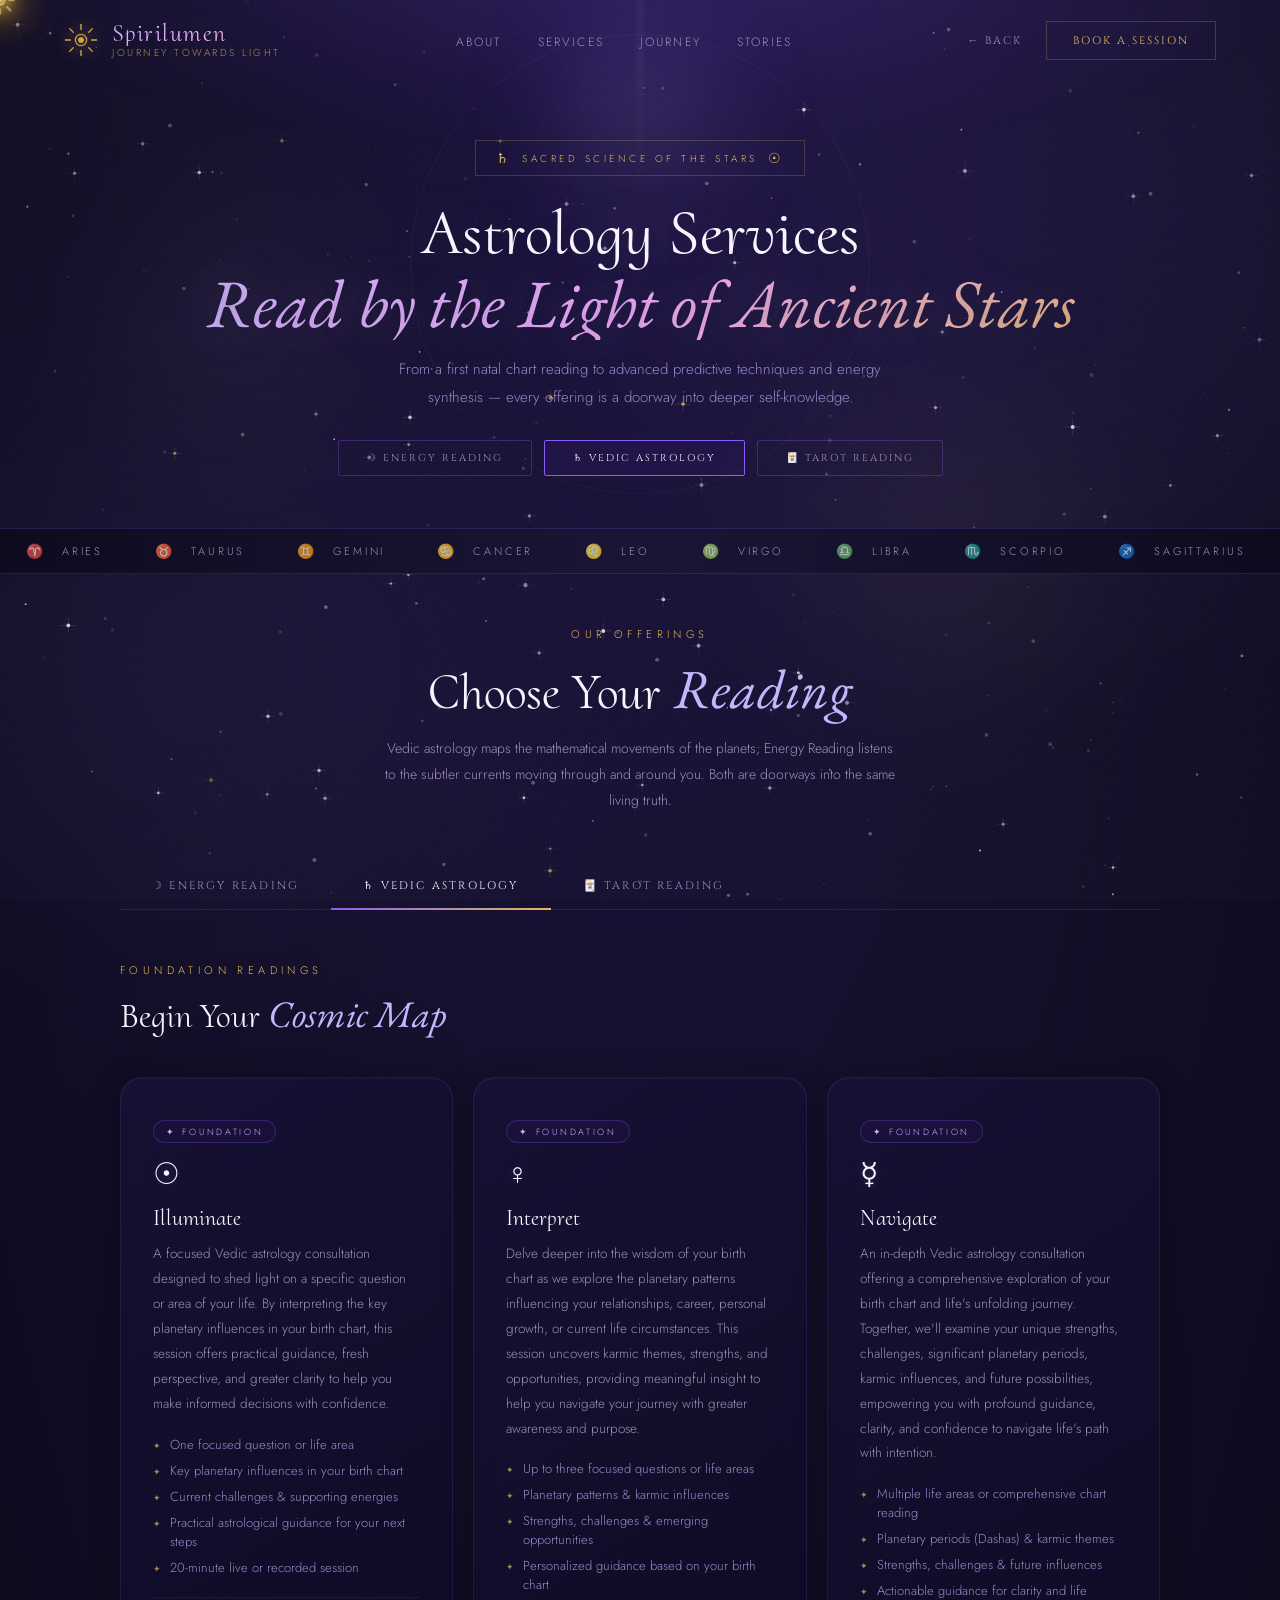
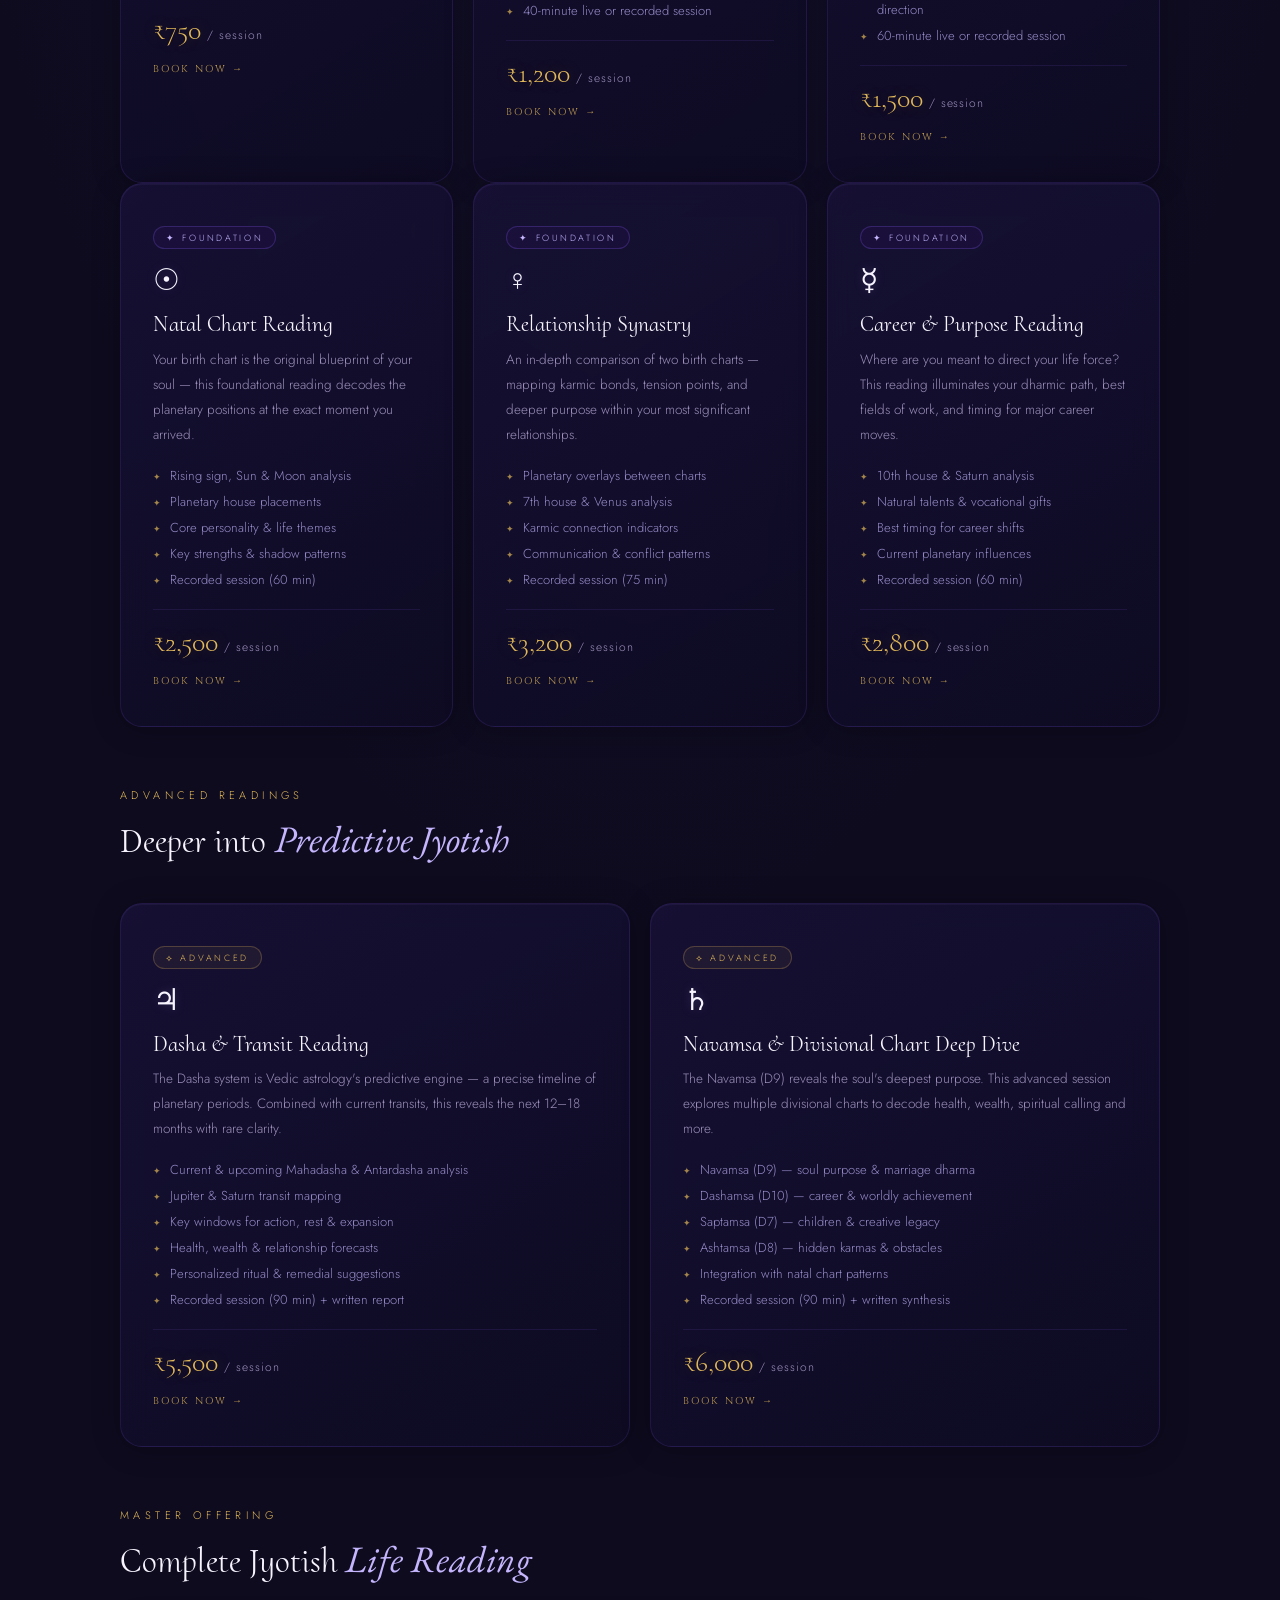
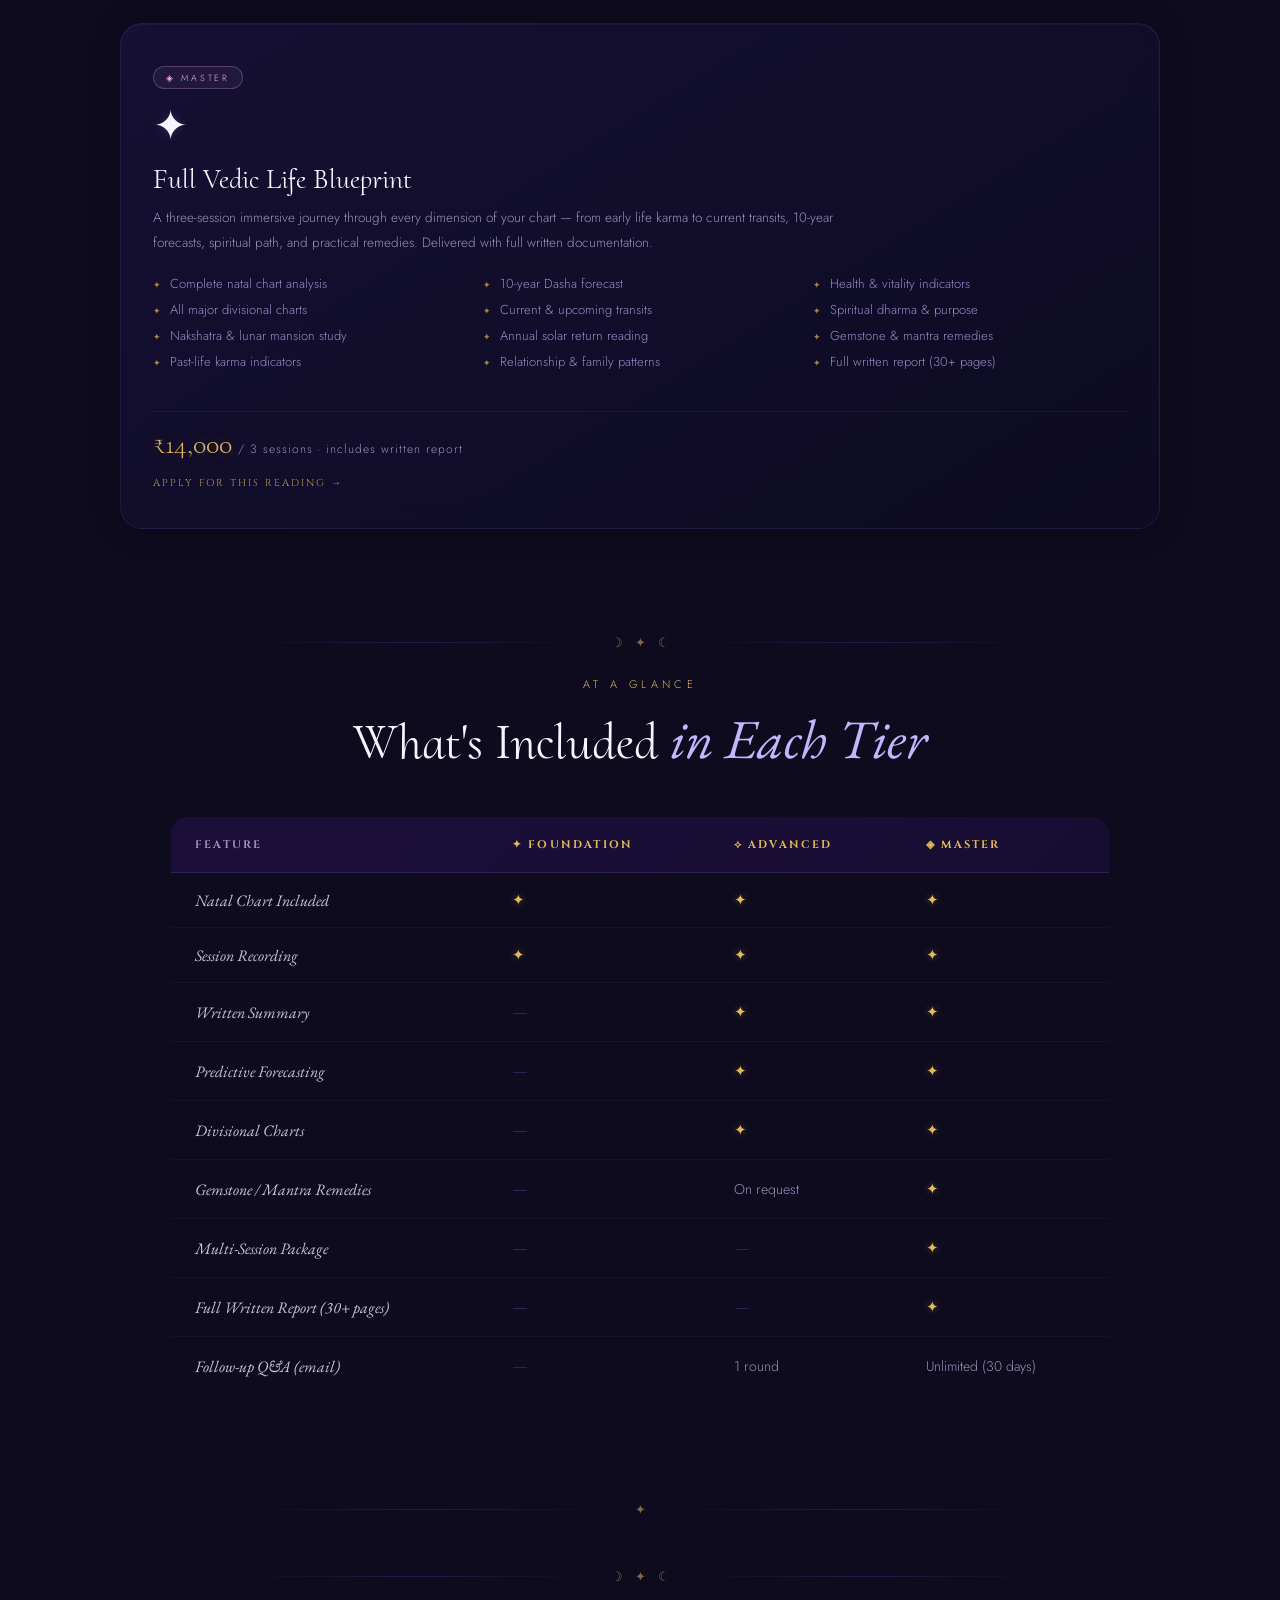
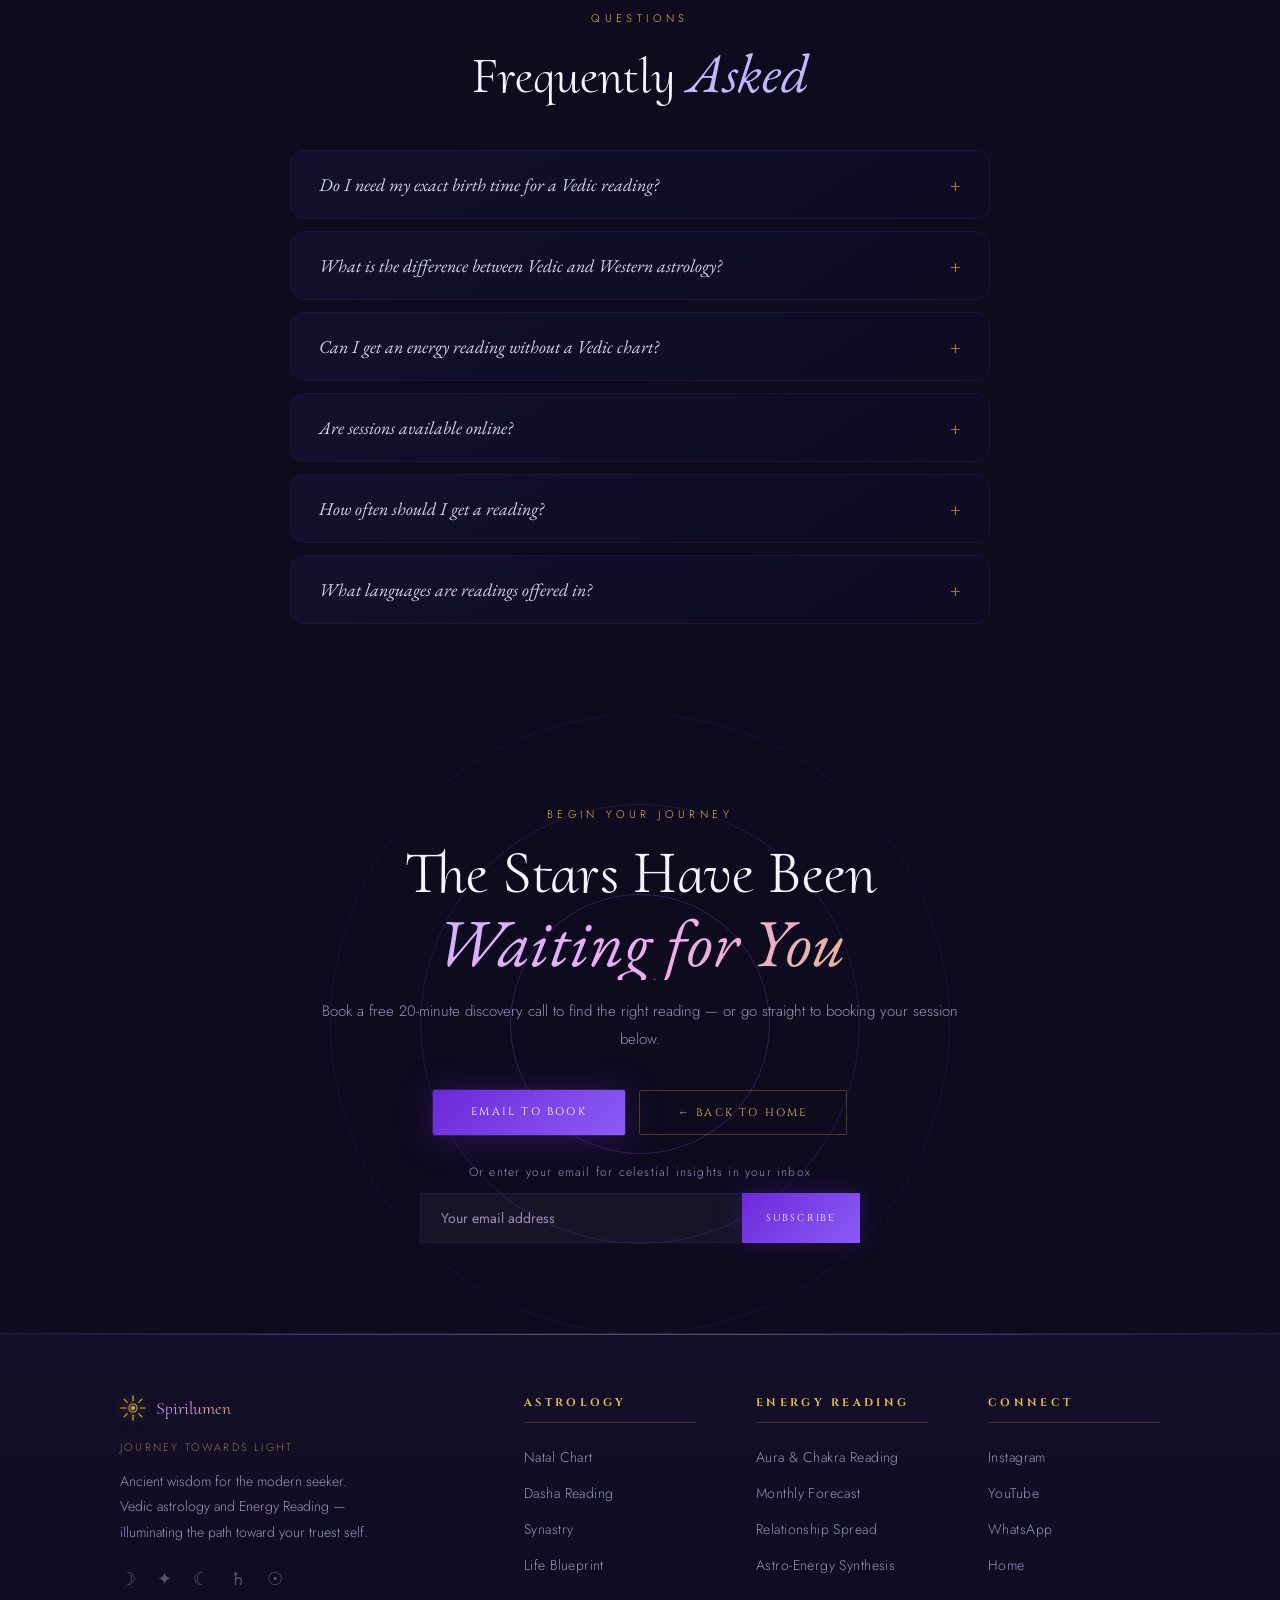
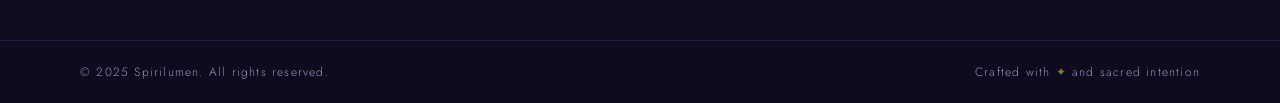
==== commit d6fd3af9: "Add Tarot Reading tab and related content" ====
--- a/astrology.html
+++ b/astrology.html
@@ -670,6 +670,7 @@
   <div class="pg-hero-tabs">
     <a href="#tab-energy" class="pg-tab-pill" id="pill-energy">☽ Energy Reading</a>
     <a href="#tab-vedic" class="pg-tab-pill active" id="pill-vedic">♄ Vedic Astrology</a>
+    <a href="#tab-tarot" class="pg-tab-pill" id="pill-tarot">🃏 Tarot Reading</a>
   </div>
 </section>
 
@@ -695,6 +696,7 @@
     <div class="tab-nav">
       <button class="tab-btn"        data-tab="energy" id="energy-tab-btn">☽ Energy Reading</button>
       <button class="tab-btn active" data-tab="vedic">♄ Vedic Astrology</button>
+      <button class="tab-btn"        data-tab="tarot" id="tarot-tab-btn">🃏 Tarot Reading</button>
     </div>
 
     
@@ -1044,6 +1046,68 @@
 
     </div><!-- /tab-vedic -->
 
+    <!-- ════════════════════════════════
+         TAROT READING TAB
+    ════════════════════════════════ -->
+    <div class="tab-panel" id="tab-tarot">
+
+      <div class="tab-section-hdr" id="tarot">
+        <span class="sl rev">Tarot Sessions</span>
+        <h3 class="sh rev" style="font-size:clamp(20px,2.8vw,34px);">Uncover the Story <em>the Cards Hold</em></h3>
+      </div>
+
+      <div class="svc-grid">
+        <div class="sc rev">
+          <span class="sc-level basic">✦ Foundation</span>
+          <span class="sc-ic">🃏</span>
+          <h4 class="sc-name">Awaken</h4>
+          <p class="sc-desc">A focused Tarot session designed to bring clarity to your most pressing question. Whether you seek guidance on love, career, or a current challenge, this reading offers intuitive insight and gentle direction, helping you reconnect with your inner wisdom and take your next step with confidence.</p>
+          <ul class="sc-includes">
+            <li>One focused question or life area</li>
+            <li>Current energies &amp; underlying influences</li>
+            <li>Challenges, opportunities &amp; hidden insights</li>
+            <li>Clear guidance for your next steps</li>
+            <li>20-minute live or recorded session</li>
+          </ul>
+          <div class="sc-price"><span class="sc-price-val">₹750</span><span class="sc-price-dur">/ session</span></div>
+          <a href="#book" class="sc-lnk">Book Now →</a>
+        </div>
+
+        <div class="sc rev d1">
+          <span class="sc-level basic">✦ Foundation</span>
+          <span class="sc-ic">🃏</span>
+          <h4 class="sc-name">Align</h4>
+          <p class="sc-desc">A deeper exploration of your life's journey, uncovering the energies, patterns, and opportunities shaping your path. This session provides space to examine multiple areas of your life, offering meaningful guidance that helps you align your decisions with your authentic purpose and highest good.</p>
+          <ul class="sc-includes">
+            <li>Up to three focused questions or life areas</li>
+            <li>Recurring patterns &amp; energetic influences</li>
+            <li>Opportunities, obstacles &amp; practical insights</li>
+            <li>Personalized guidance for alignment and growth</li>
+            <li>40-minute live or recorded session</li>
+          </ul>
+          <div class="sc-price"><span class="sc-price-val">₹1,200</span><span class="sc-price-dur">/ session</span></div>
+          <a href="#book" class="sc-lnk">Book Now →</a>
+        </div>
+
+        <div class="sc rev d2">
+          <span class="sc-level basic">✦ Foundation</span>
+          <span class="sc-ic">🃏</span>
+          <h4 class="sc-name">Ascend</h4>
+          <p class="sc-desc">An immersive Tarot experience for profound self-discovery and spiritual growth. Together, we explore your soul's journey, life purpose, relationships, challenges, and future possibilities. This extended session offers comprehensive guidance, empowering you with clarity, healing, and a renewed sense of direction.</p>
+          <ul class="sc-includes">
+            <li>Multiple life areas or comprehensive Tarot reading</li>
+            <li>Soul themes &amp; recurring life patterns</li>
+            <li>Present challenges &amp; future possibilities</li>
+            <li>Empowering guidance for your path ahead</li>
+            <li>60-minute live or recorded session</li>
+          </ul>
+          <div class="sc-price"><span class="sc-price-val">₹1,500</span><span class="sc-price-dur">/ session</span></div>
+          <a href="#book" class="sc-lnk">Book Now →</a>
+        </div>
+      </div>
+
+    </div><!-- /tab-tarot -->
+
   </div><!-- /pkgs-w -->
 </div>
 
@@ -1342,7 +1406,7 @@
 /* ── DEEP LINK: activate correct tab when arriving via #tab-energy / #tab-vedic ── */
 function activateTabFromHash(){
   const tab = window.location.hash.replace('#tab-','');
-  if(tab === 'energy' || tab === 'vedic'){
+  if(tab === 'energy' || tab === 'vedic' || tab === 'tarot'){
     document.querySelector(`.tab-btn[data-tab="${tab}"]`)?.click();
     document.getElementById('vedic')?.scrollIntoView({behavior:'smooth',block:'start'});
   }
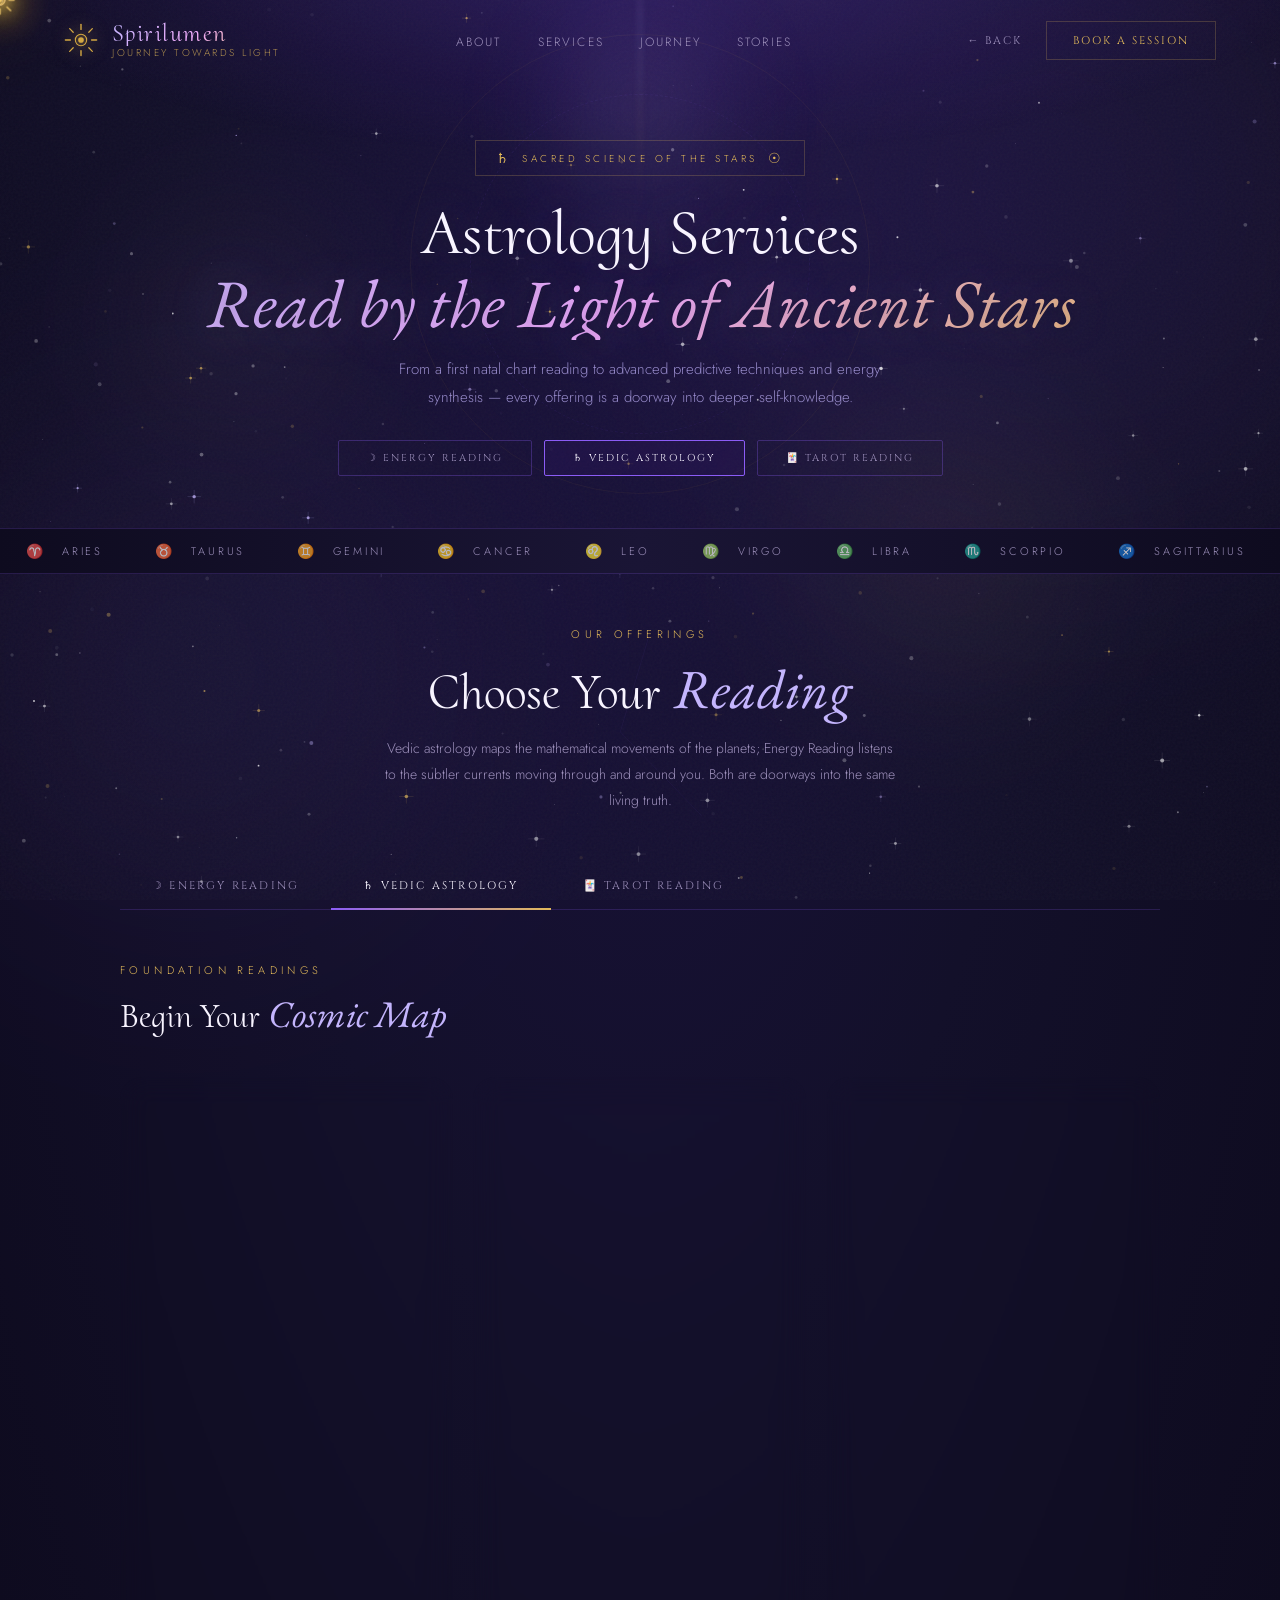
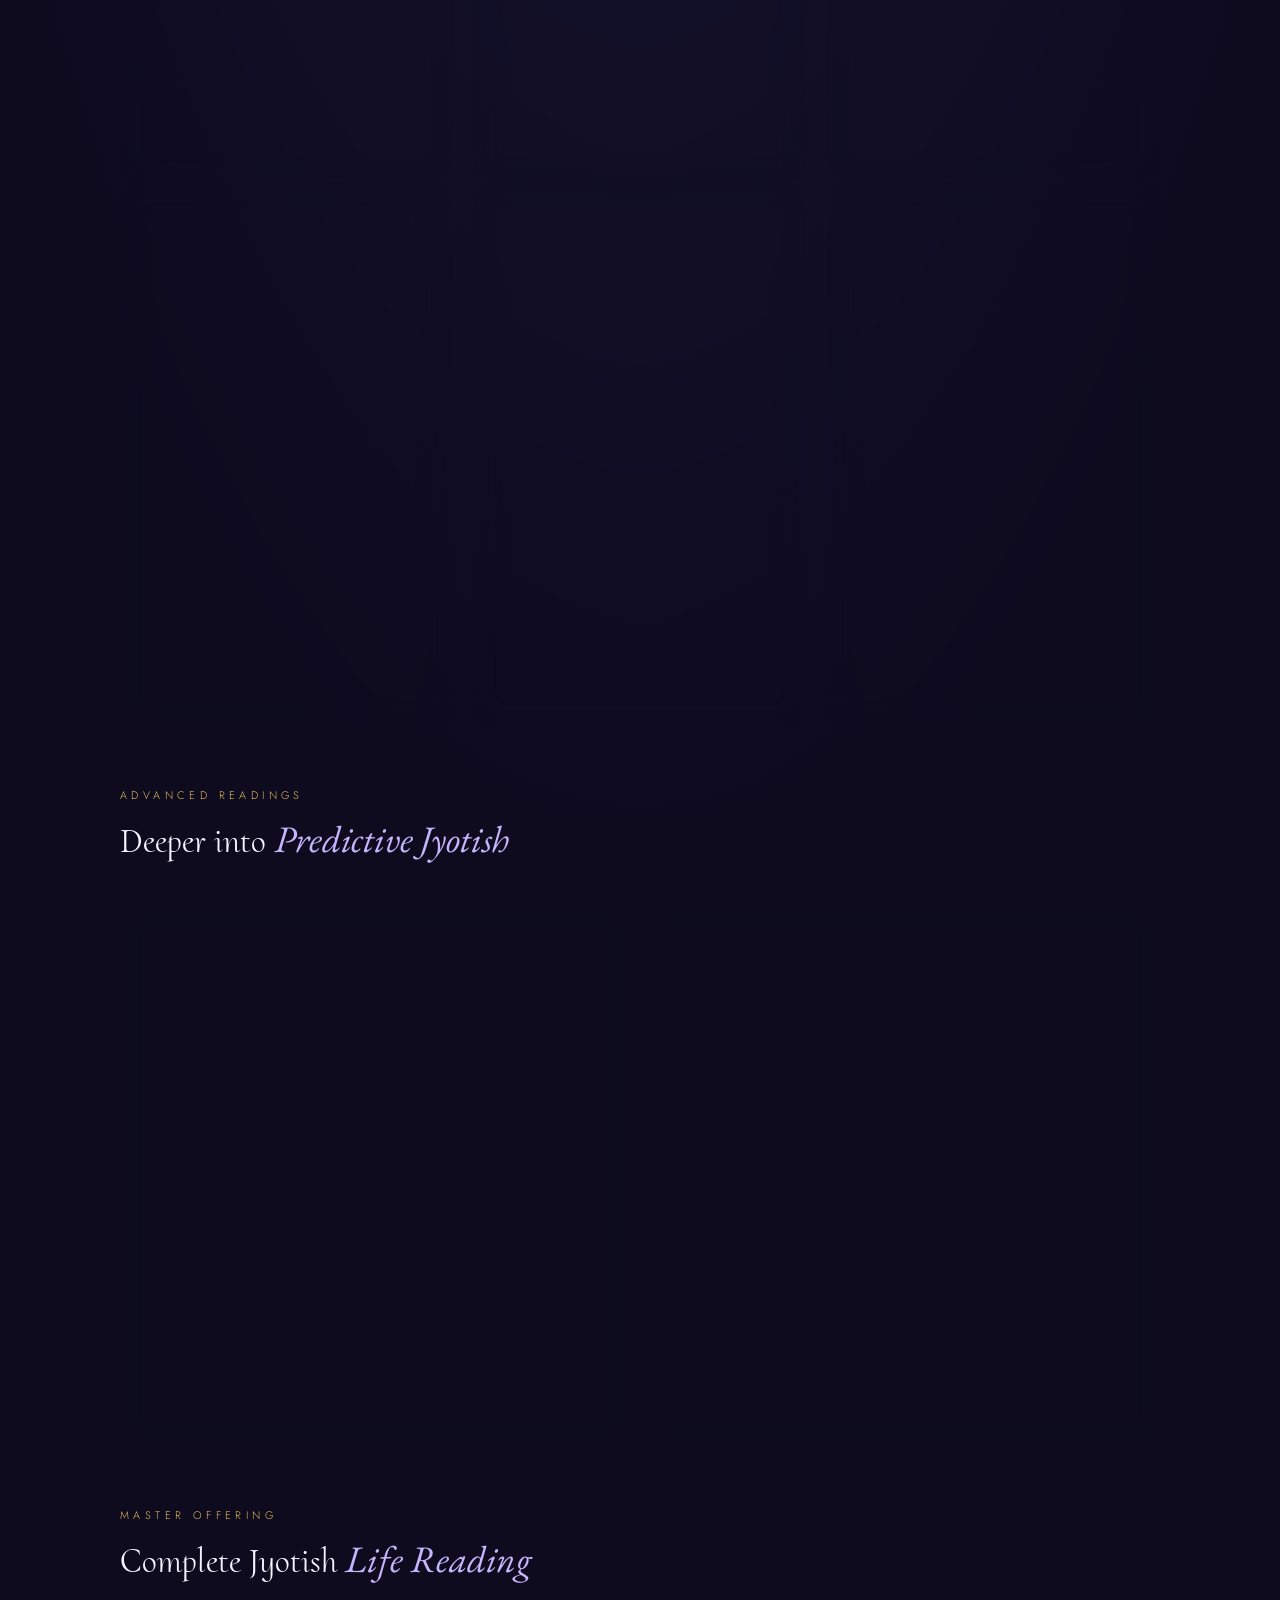
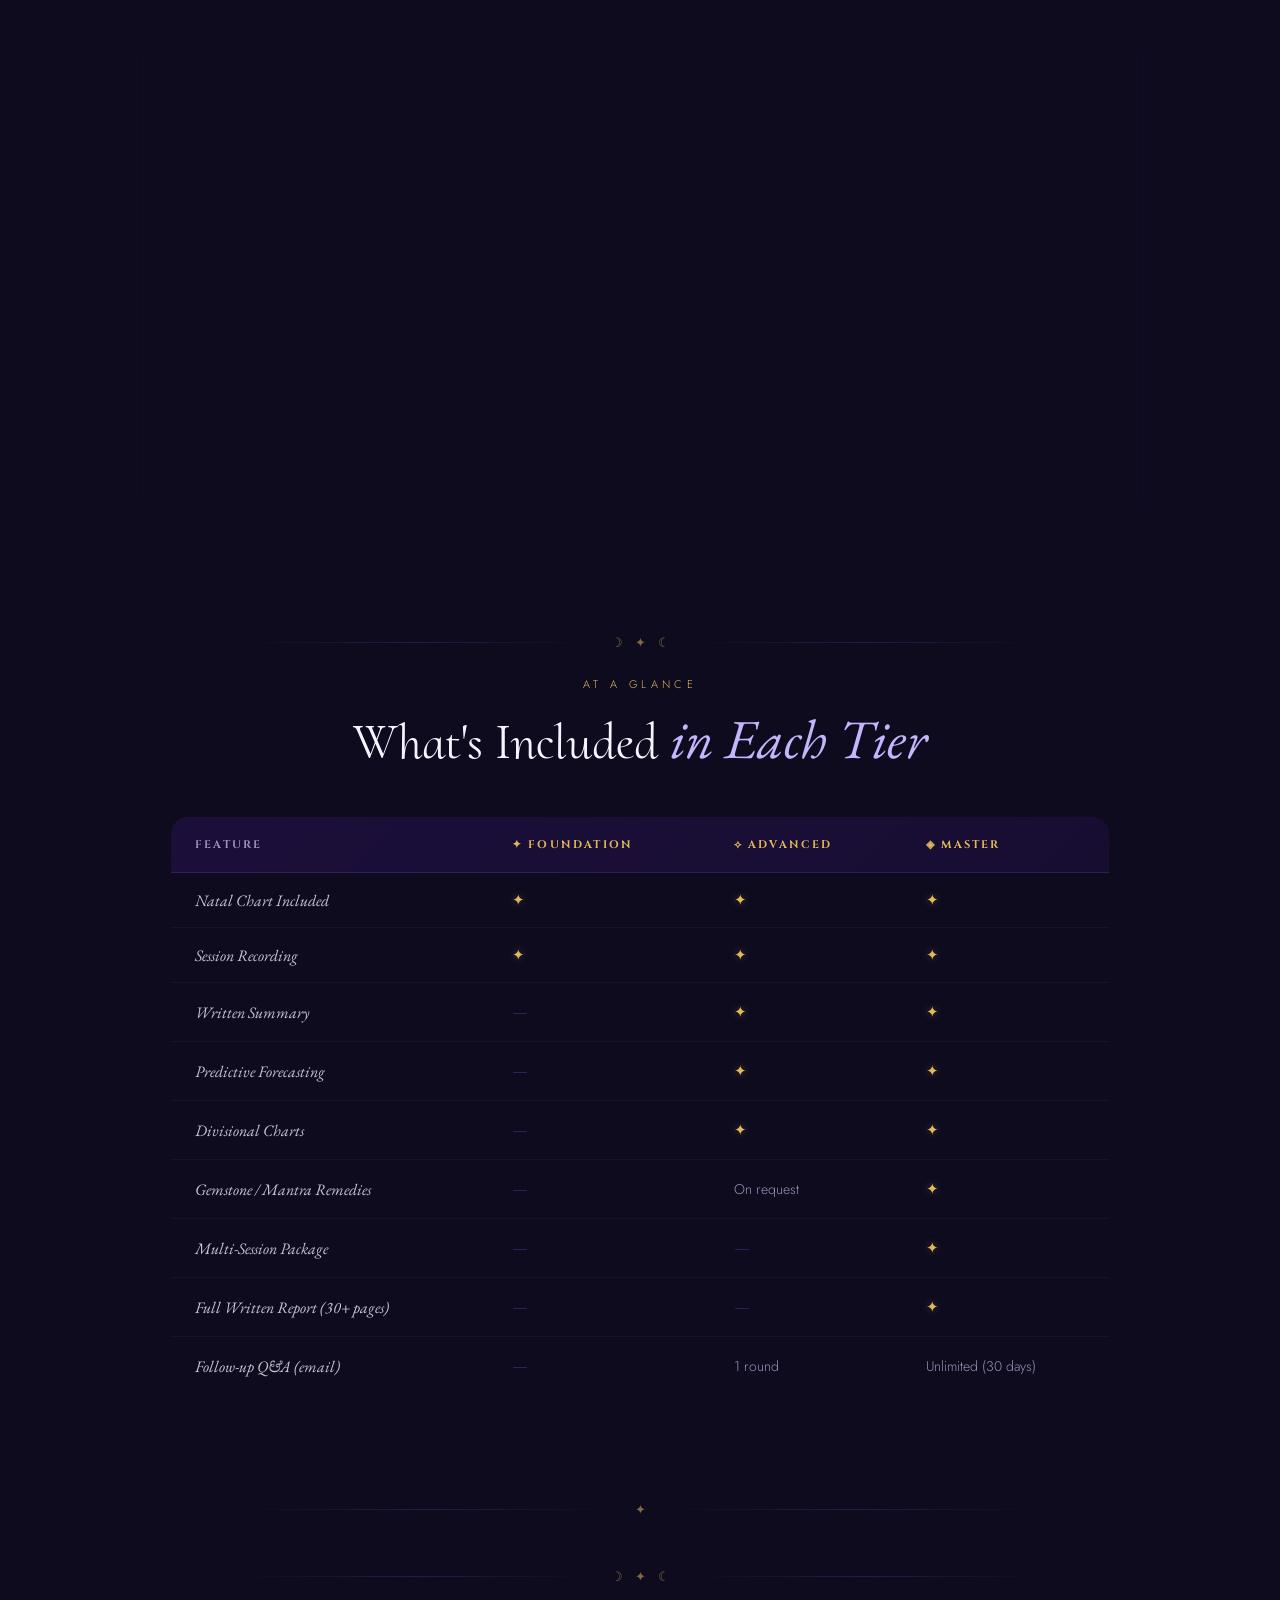
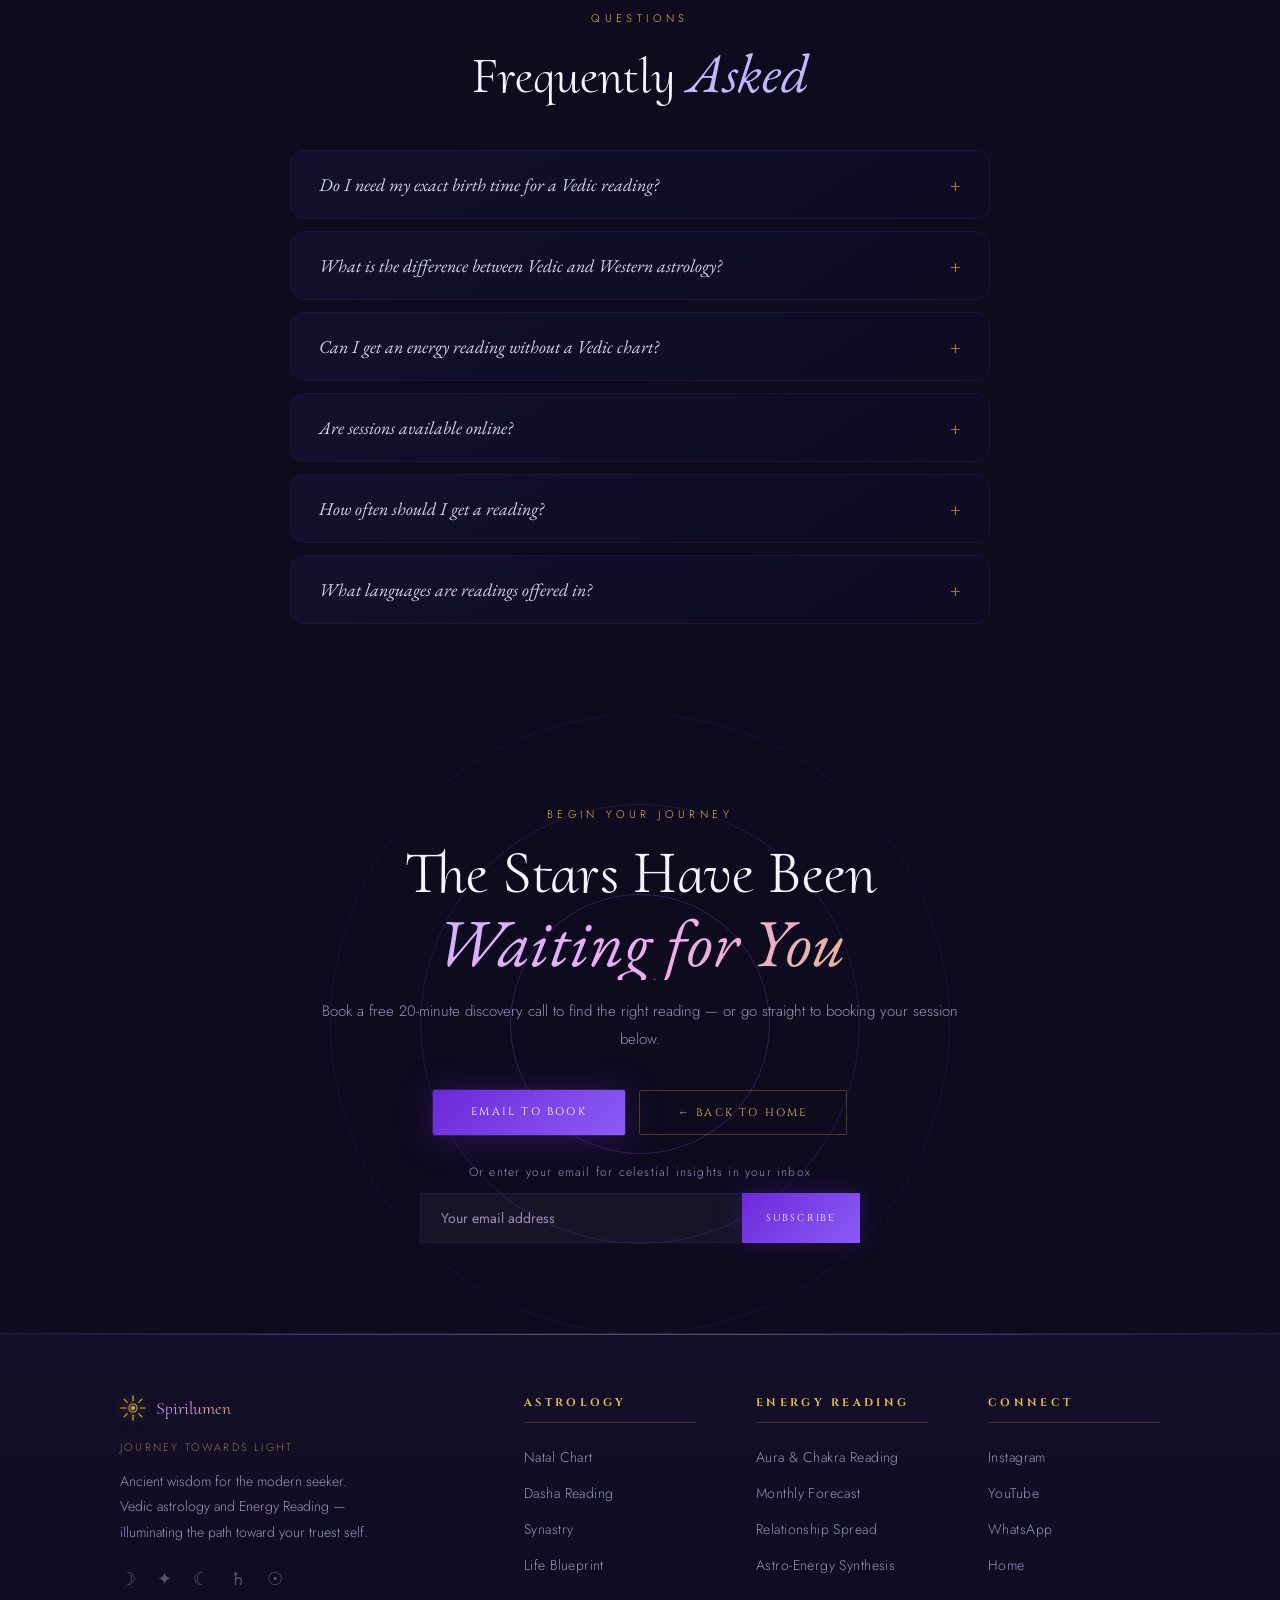
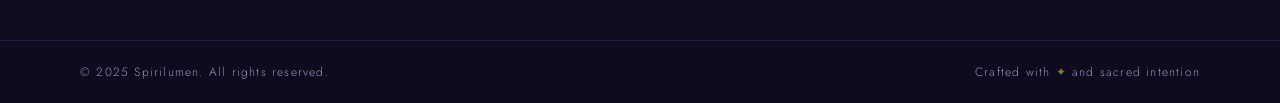
==== commit 7dd65a6f: "Update astrology.html" ====
--- a/astrology.html
+++ b/astrology.html
@@ -759,10 +759,7 @@
           <div class="sc-price"><span class="sc-price-val">₹1,500</span><span class="sc-price-dur">/ session</span></div>
           <a href="#book" class="sc-lnk">Book Now →</a>
         </div>
-      </div>
-
-
-      <div class="svc-grid">
+     
         <div class="sc rev">
           <span class="sc-level basic">✦ Foundation</span>
           <span class="sc-ic">🌙</span>
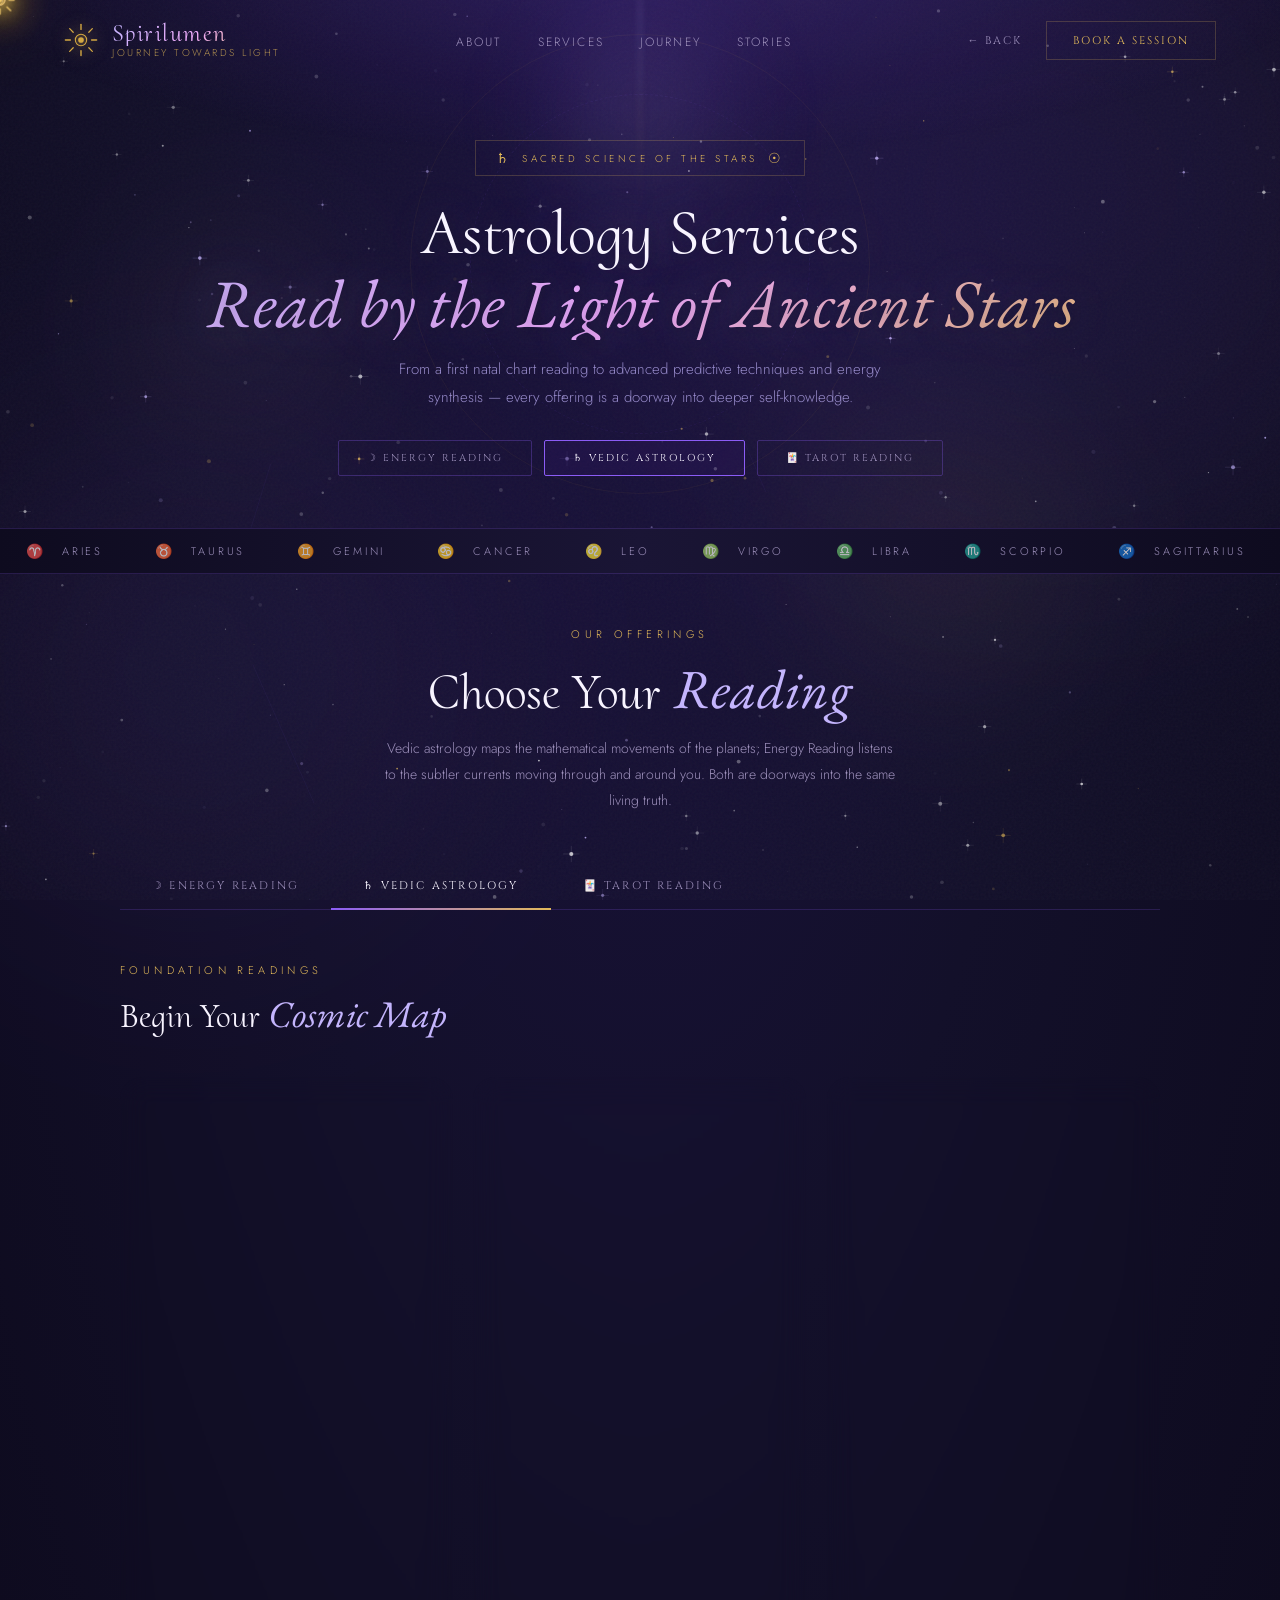
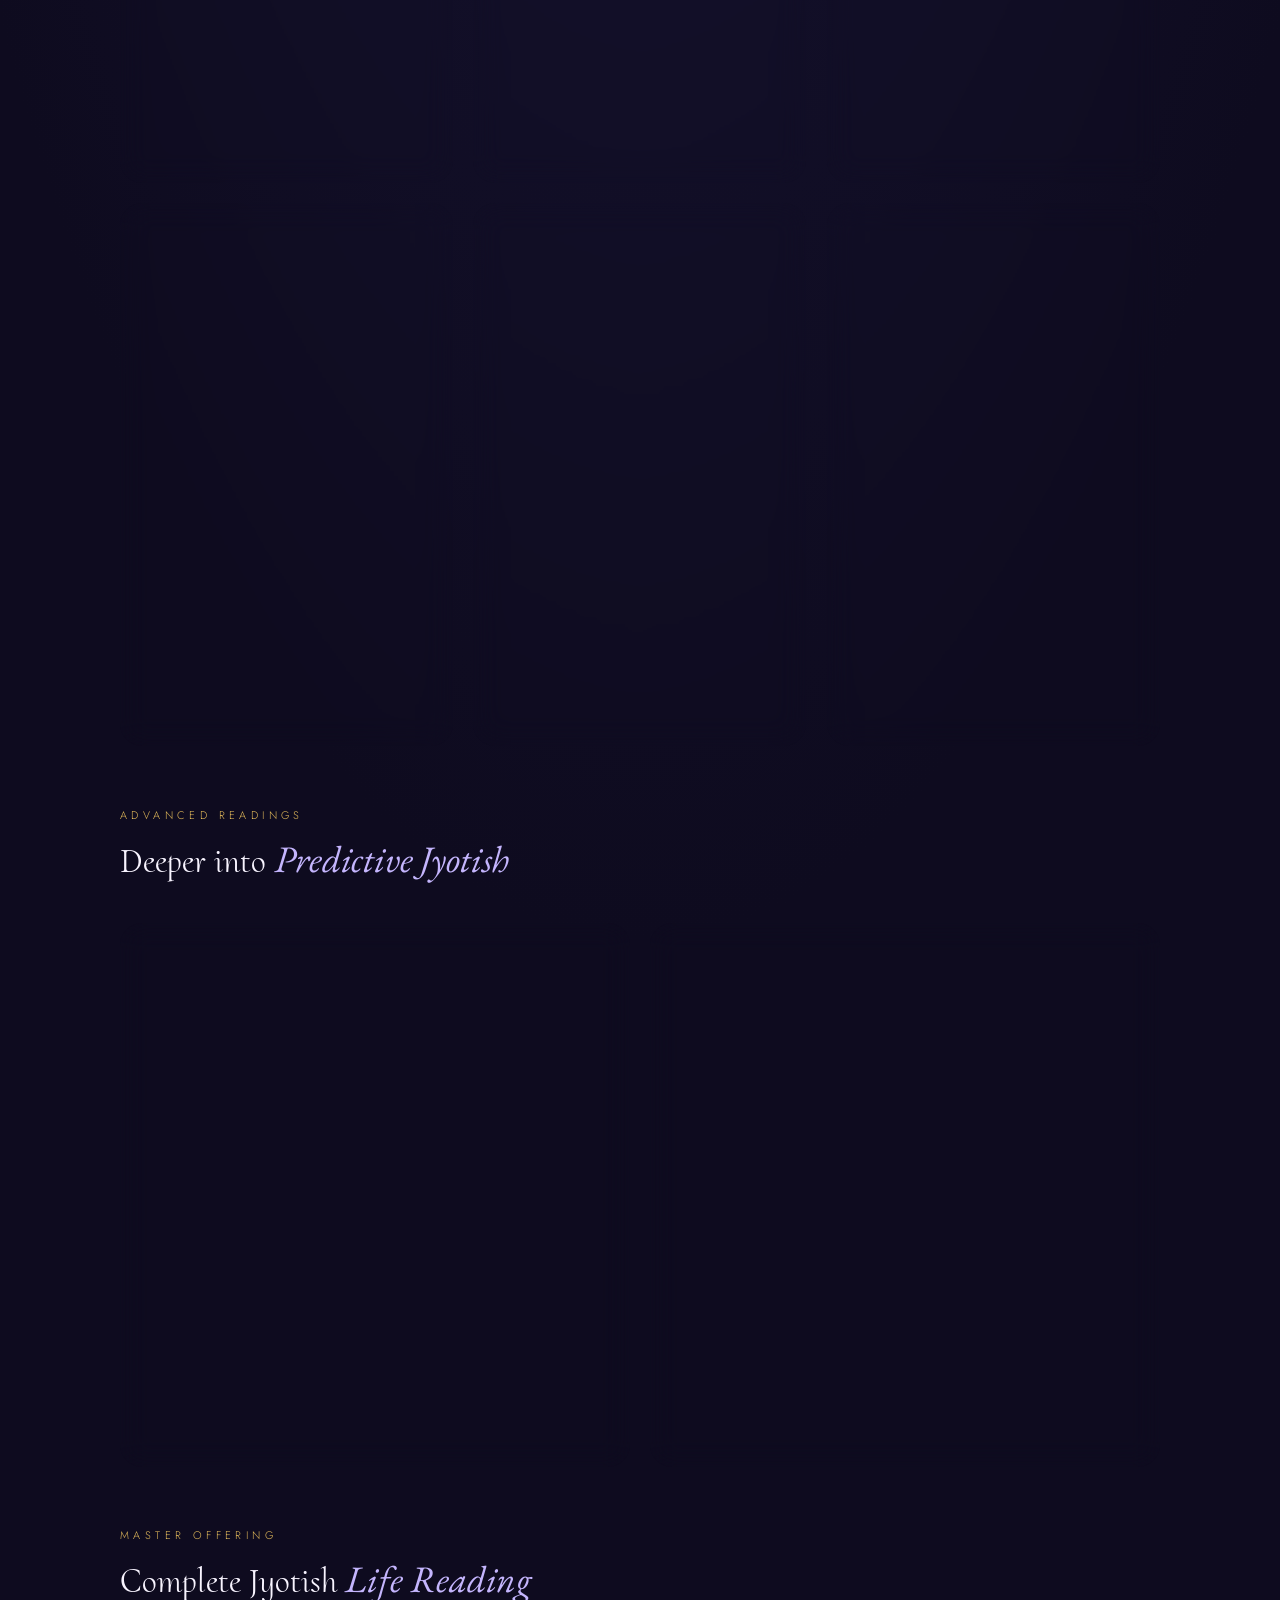
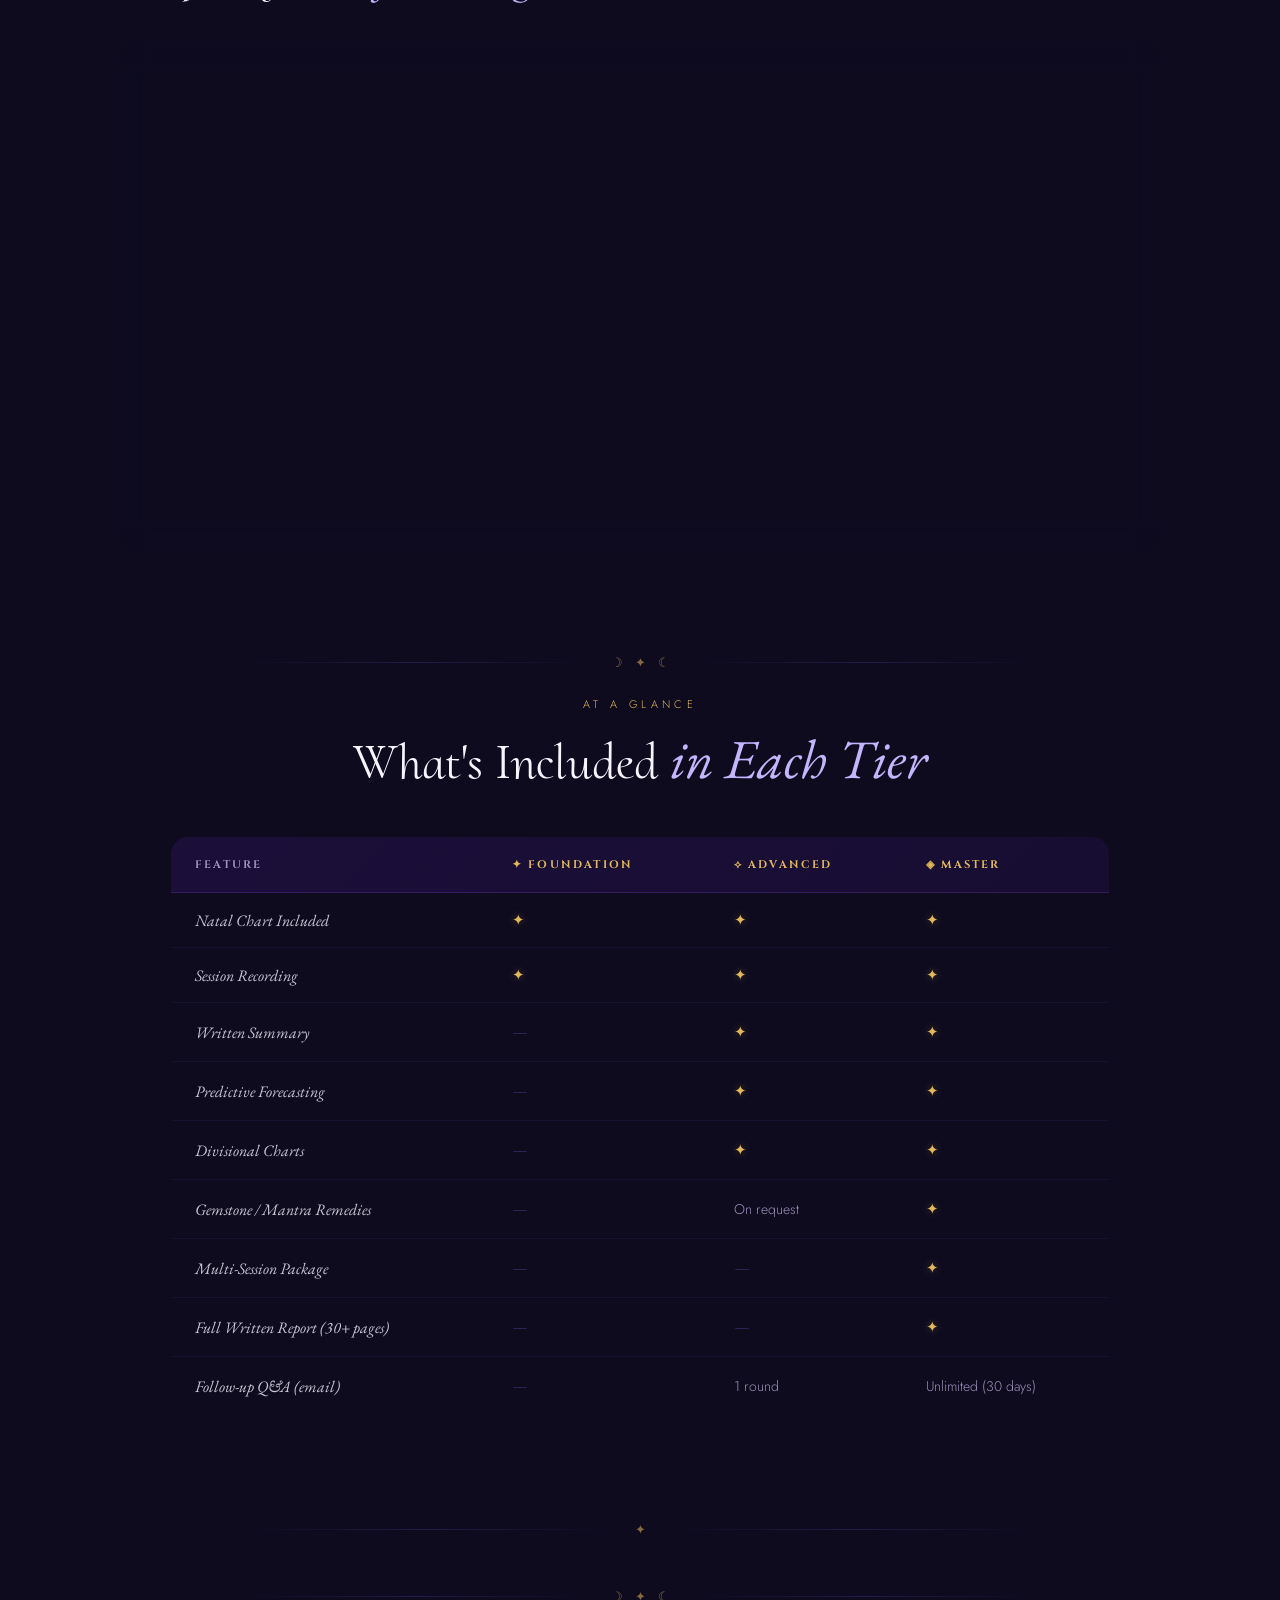
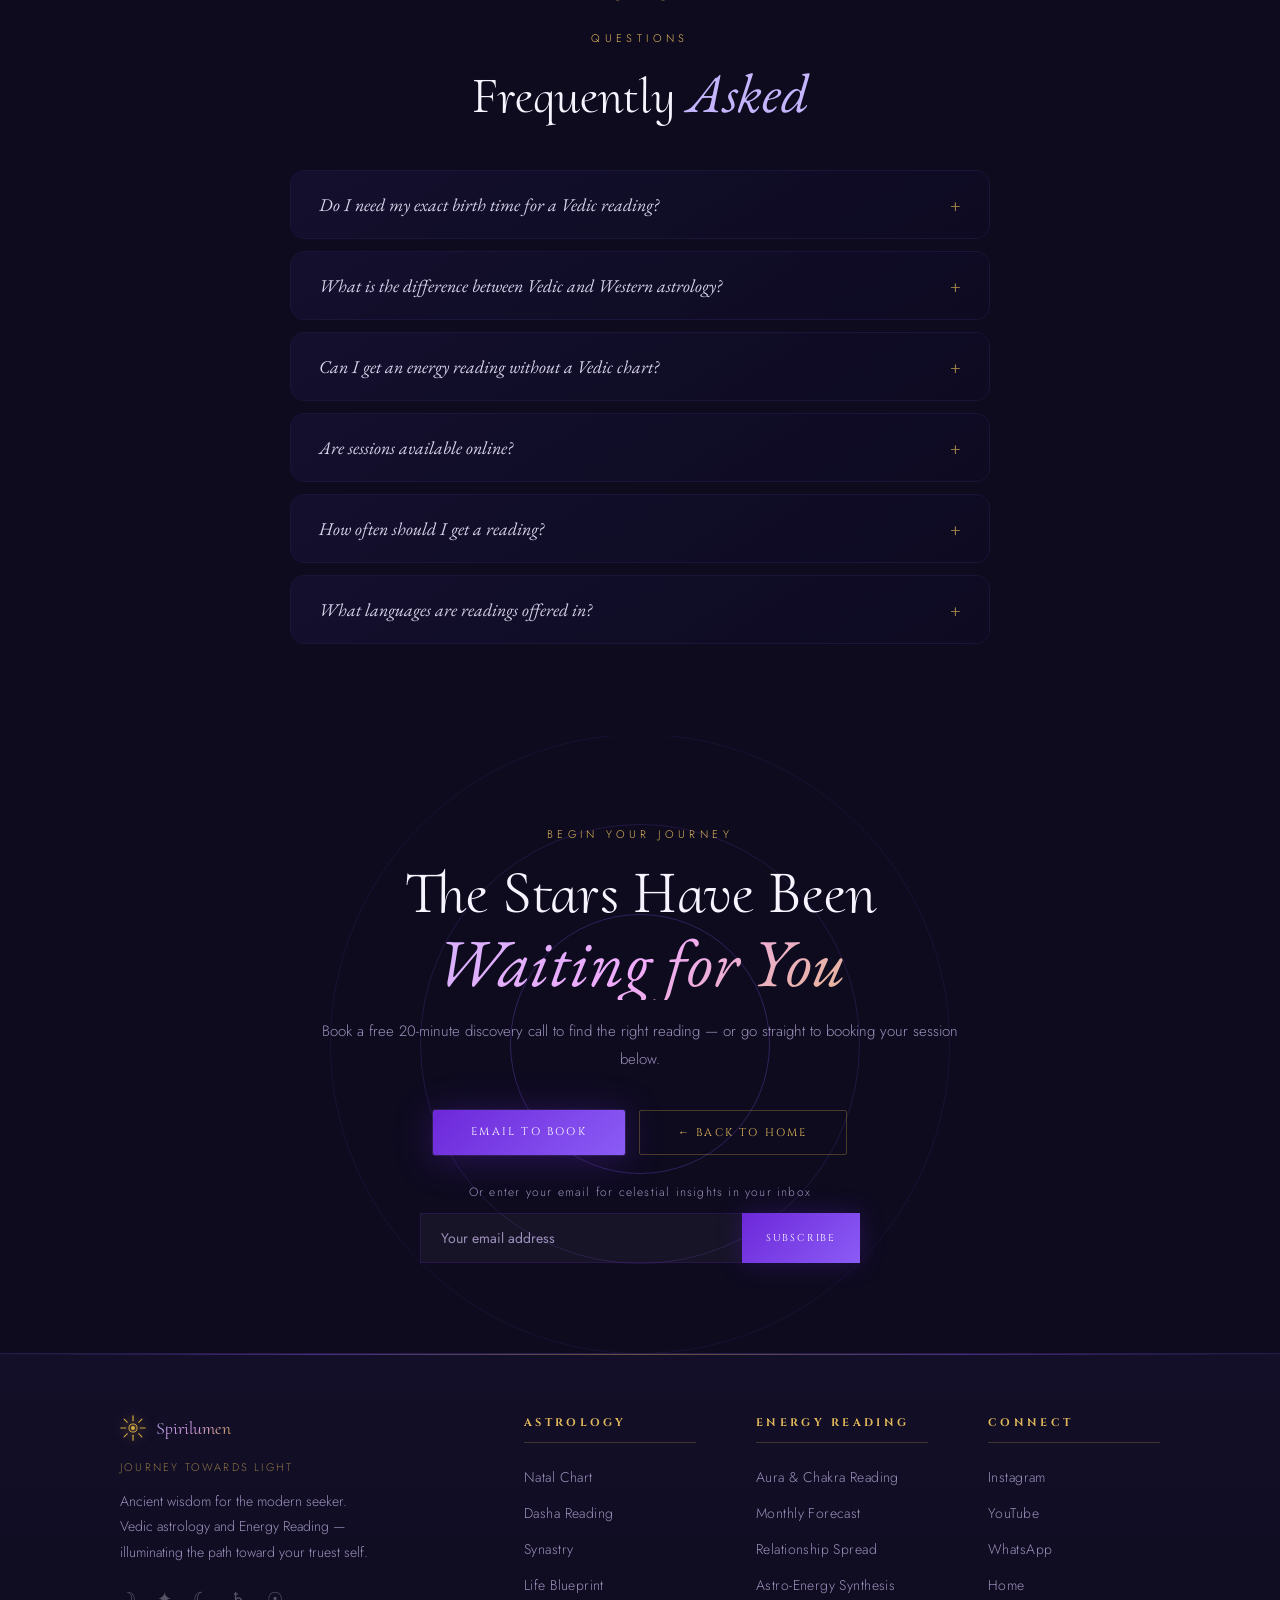
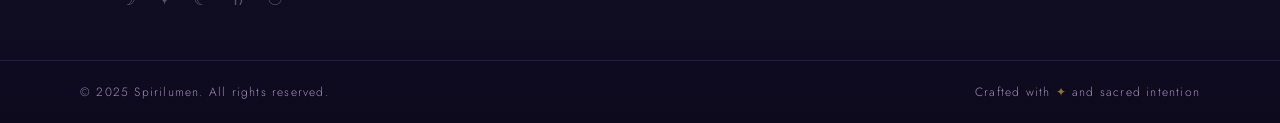
==== commit db962e09: "Clean up astrology.html by removing extra div Removed unnecessary closing div tag and whitespace." ====
--- a/astrology.html
+++ b/astrology.html
@@ -911,10 +911,7 @@
           <div class="sc-price"><span class="sc-price-val">₹1,500</span><span class="sc-price-dur">/ session</span></div>
           <a href="#book" class="sc-lnk">Book Now →</a>
         </div>
-      </div>
-
-
-      <div class="svc-grid">
+     
         <div class="sc rev">
           <span class="sc-level basic">✦ Foundation</span>
           <span class="sc-ic">☉</span>
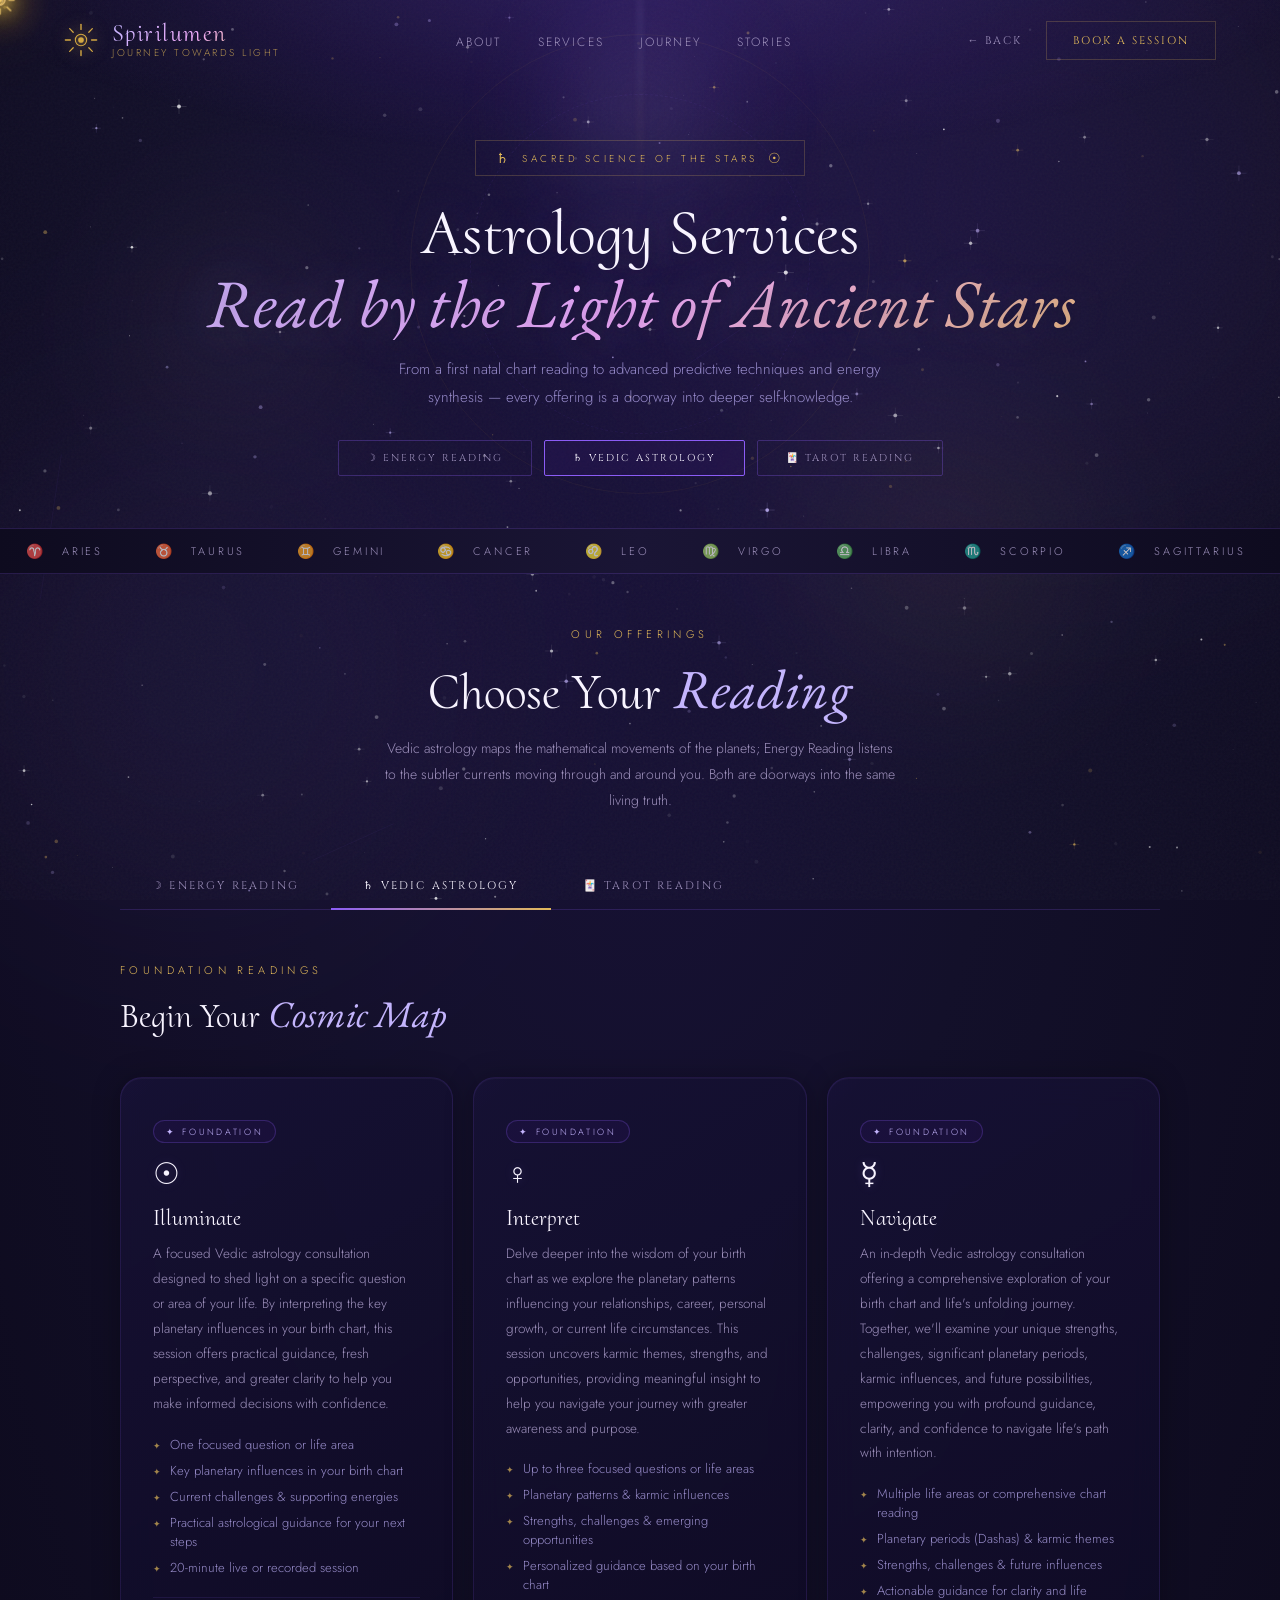
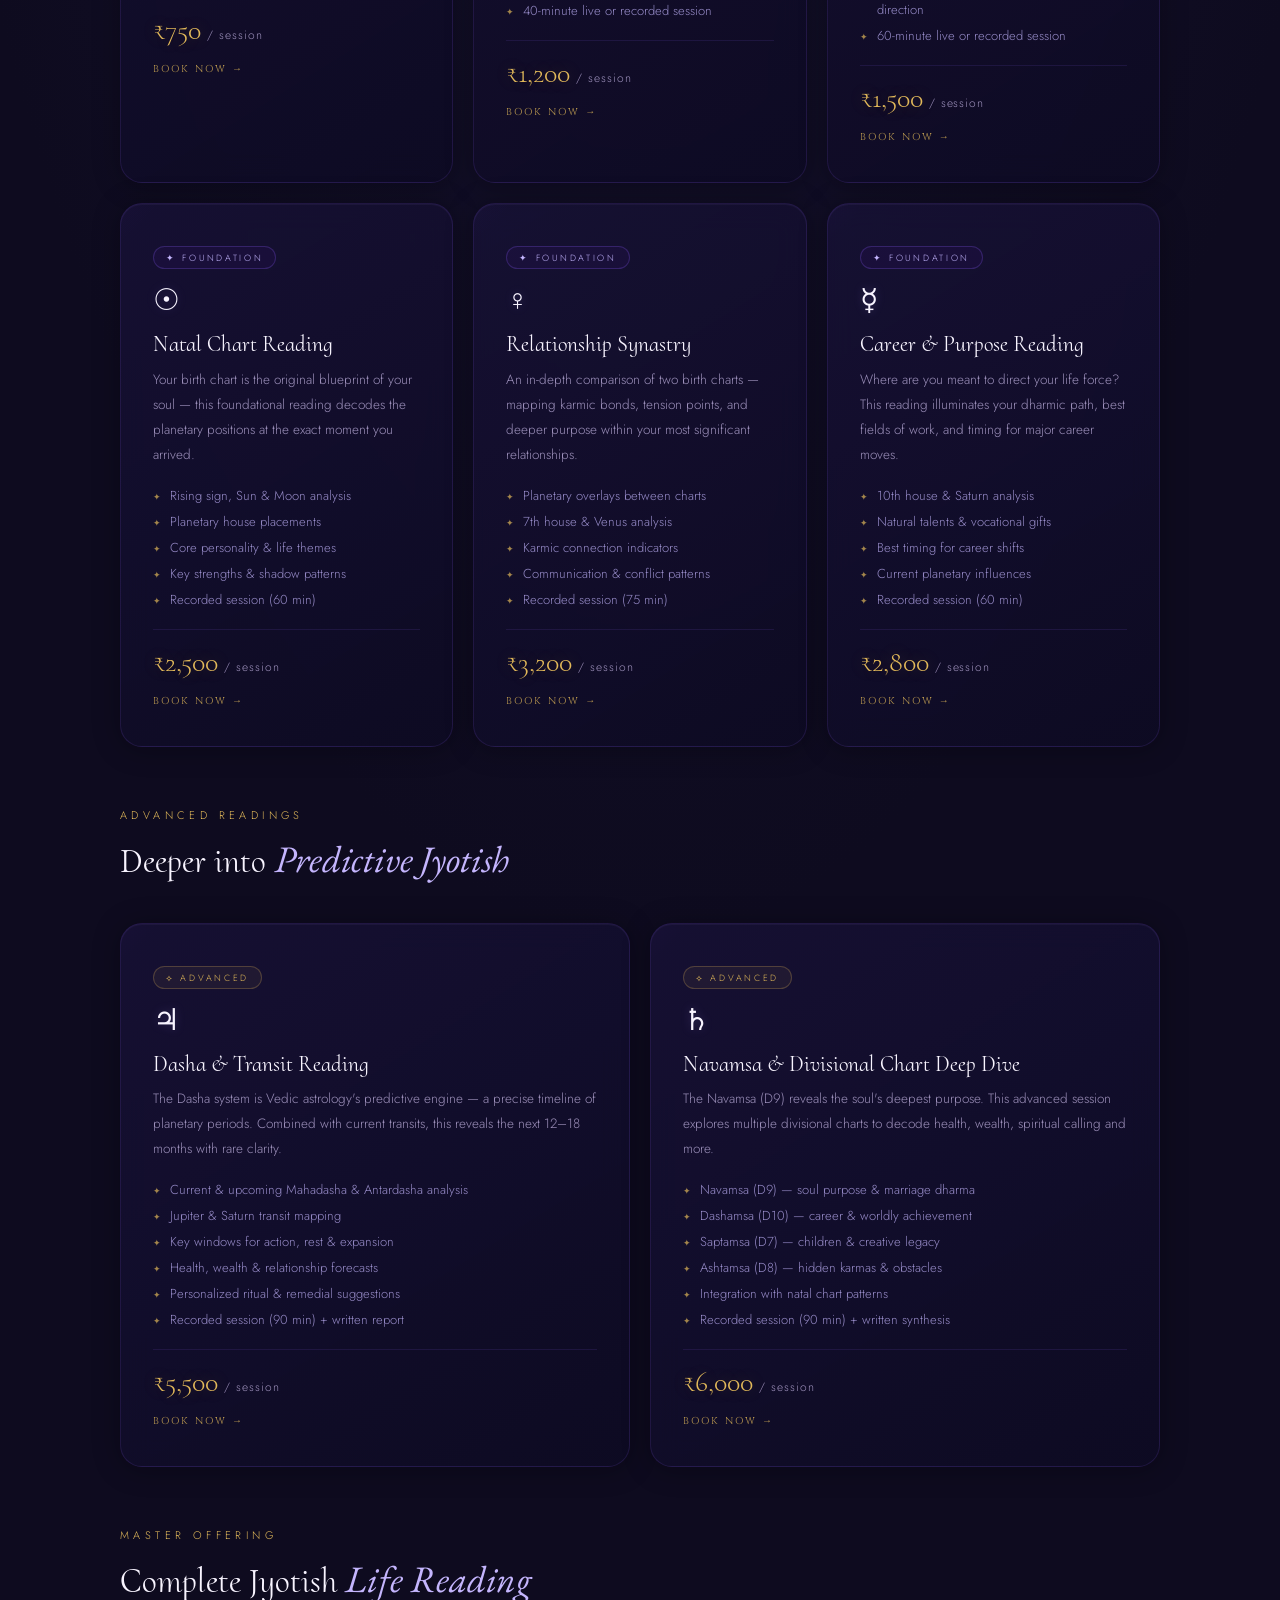
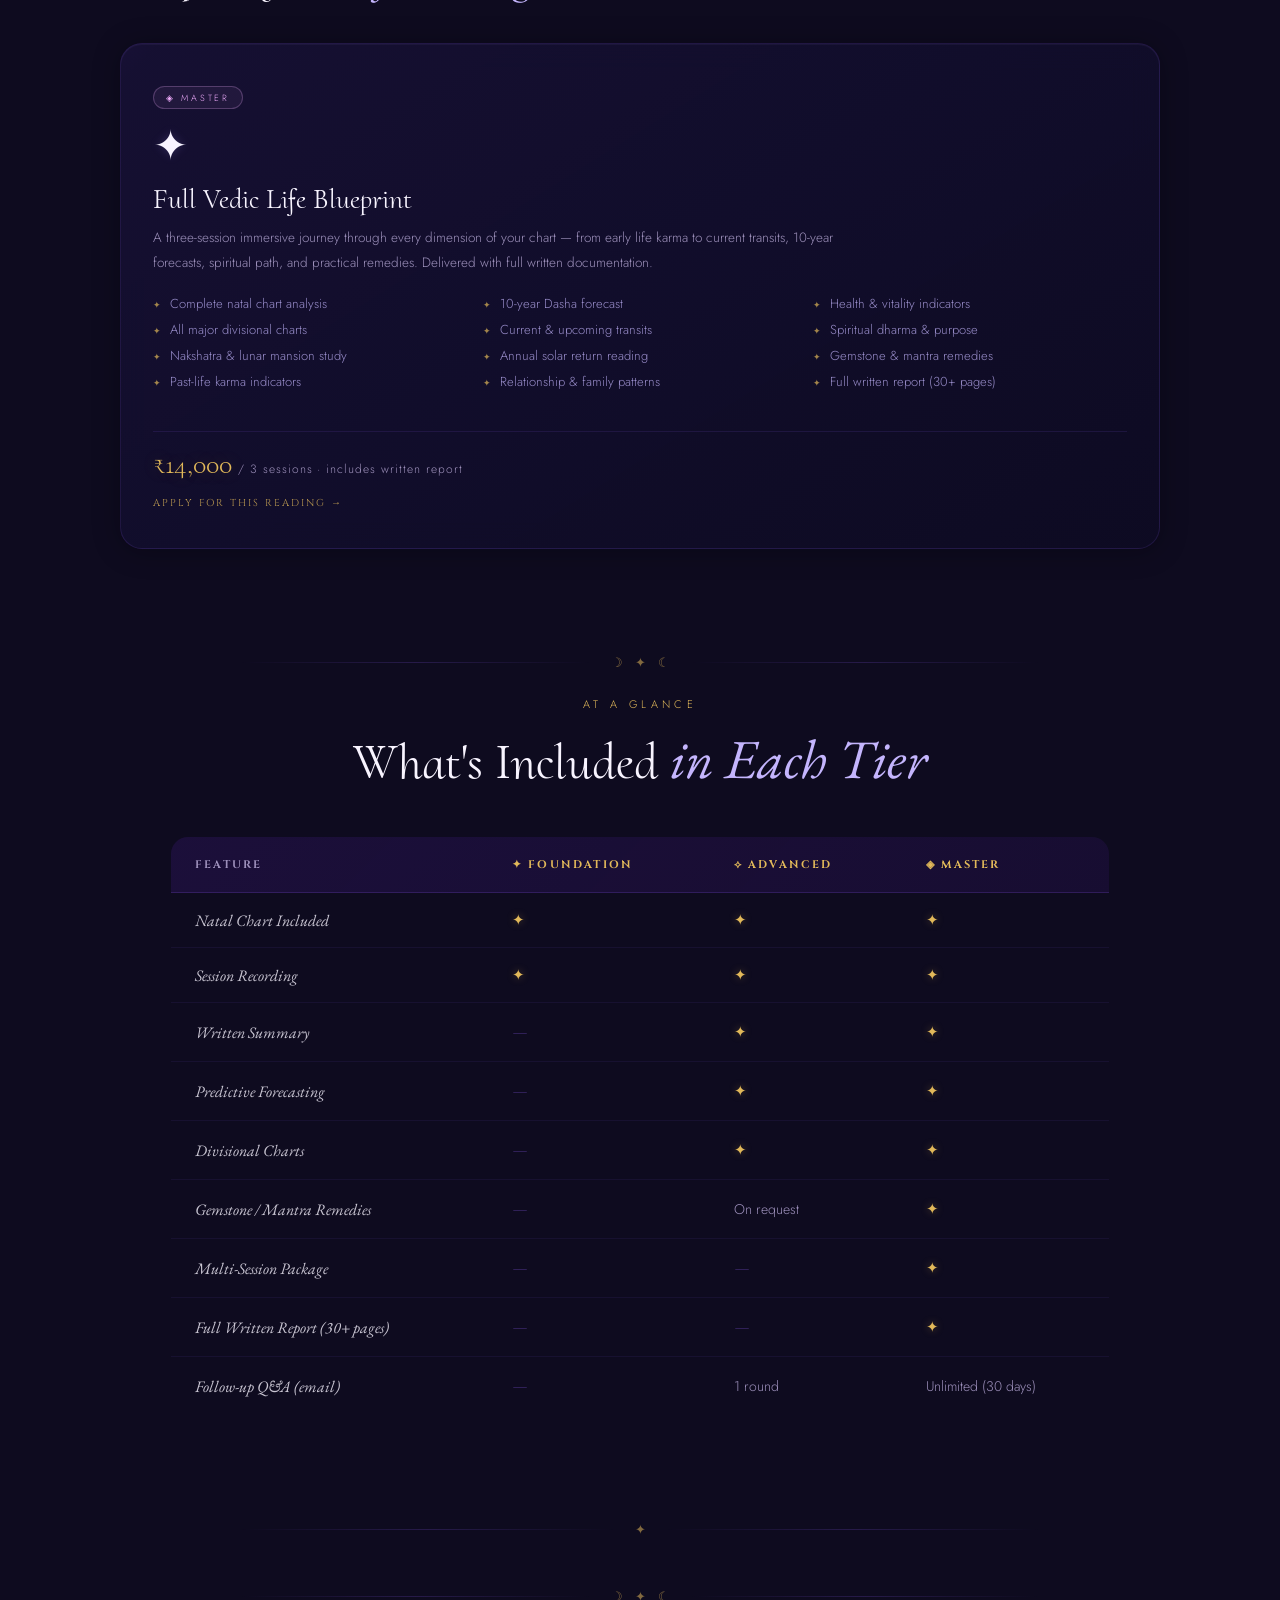
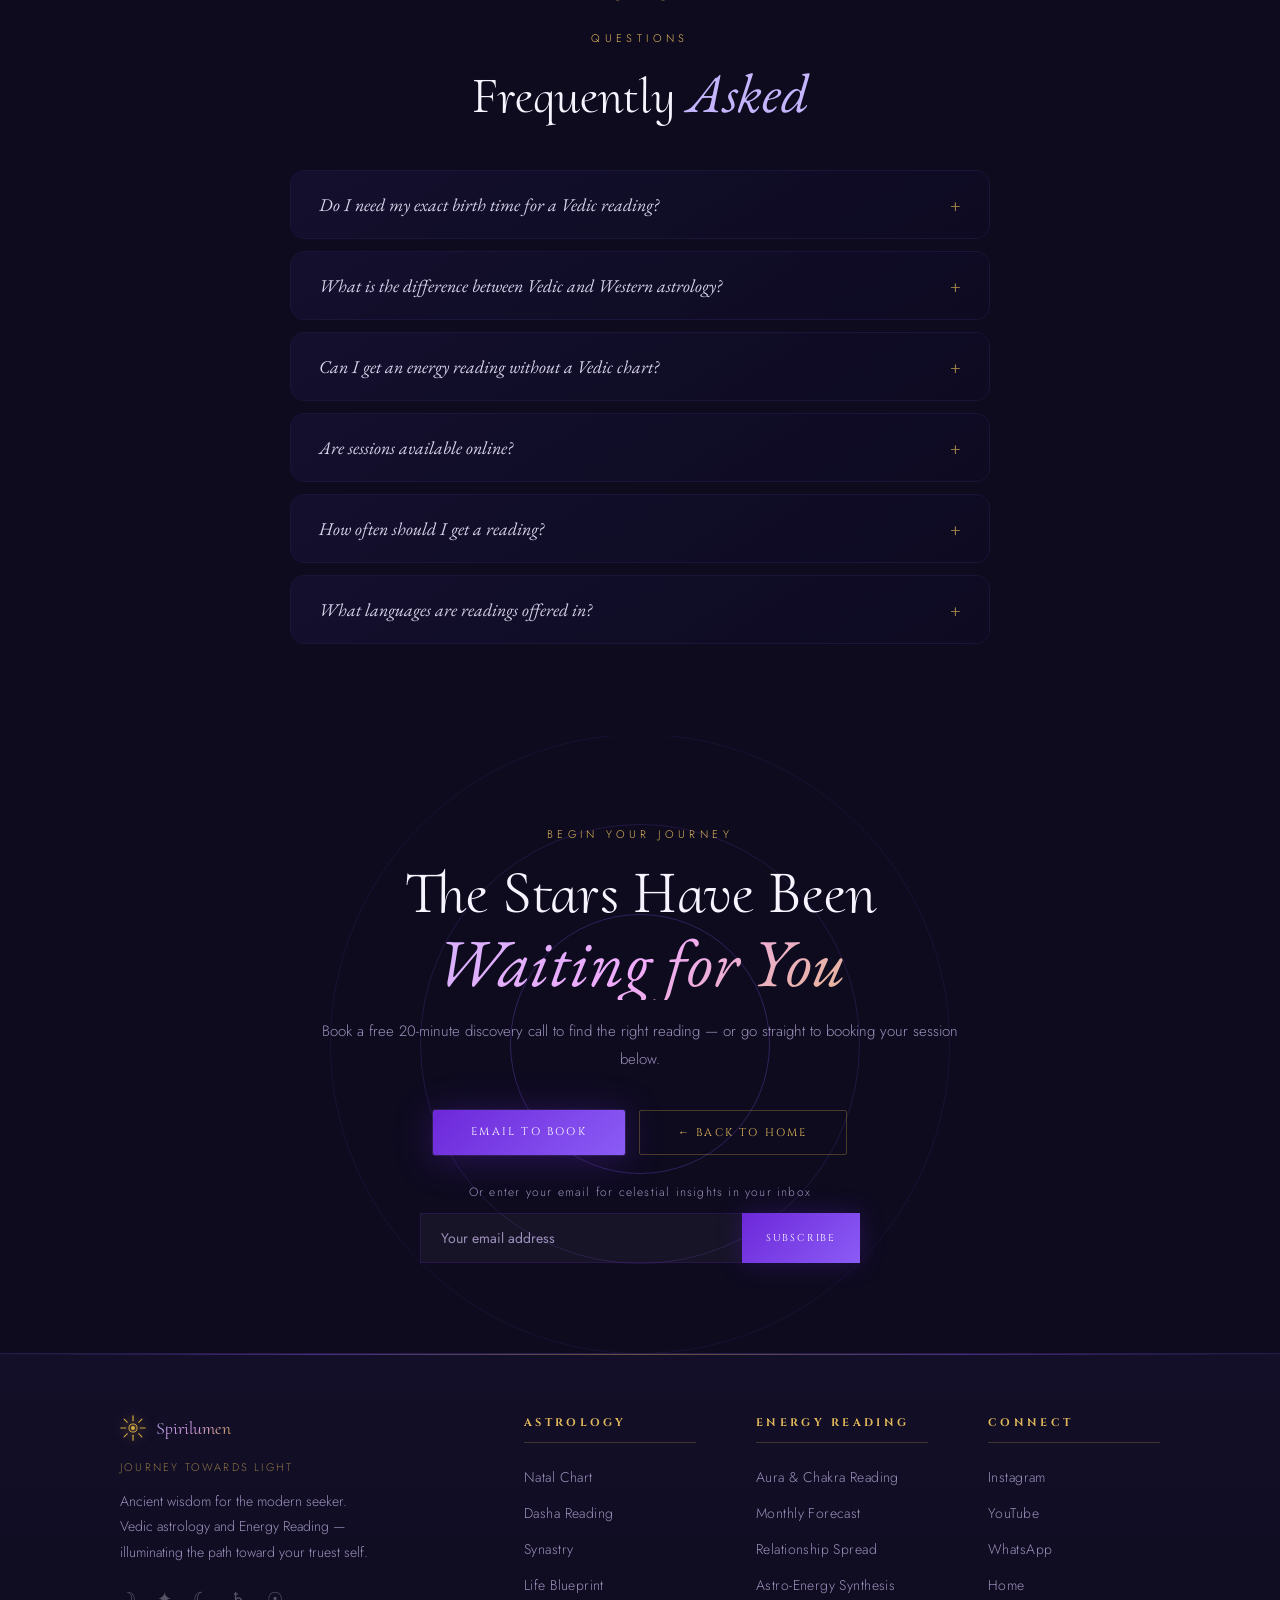
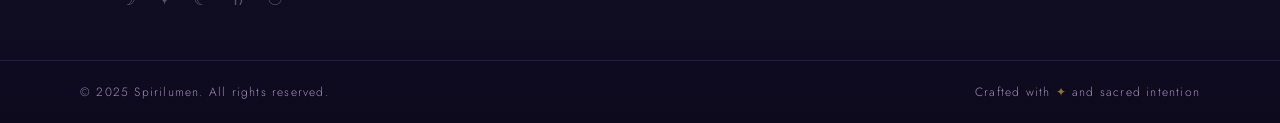
==== commit 6f227ead: "Comment out advanced reading section Comment out the advanced reading section in astrology.html." ====
--- a/astrology.html
+++ b/astrology.html
@@ -832,7 +832,7 @@
           <a href="#book" class="sc-lnk">Book Now →</a>
         </div>
 
-        <div class="sc rev d1">
+        <!--<div class="sc rev d1">
           <span class="sc-level advanced">⟡ Advanced</span>
           <span class="sc-ic">♃</span>
           <h4 class="sc-name">Astro-Energy Synthesis Reading</h4>
@@ -847,7 +847,7 @@
           </ul>
           <div class="sc-price"><span class="sc-price-val">₹5,000</span><span class="sc-price-dur">/ session</span></div>
           <a href="#book" class="sc-lnk">Book Now →</a>
-        </div>
+        </div>-->
       </div>
 
     </div><!-- /tab-energy -->
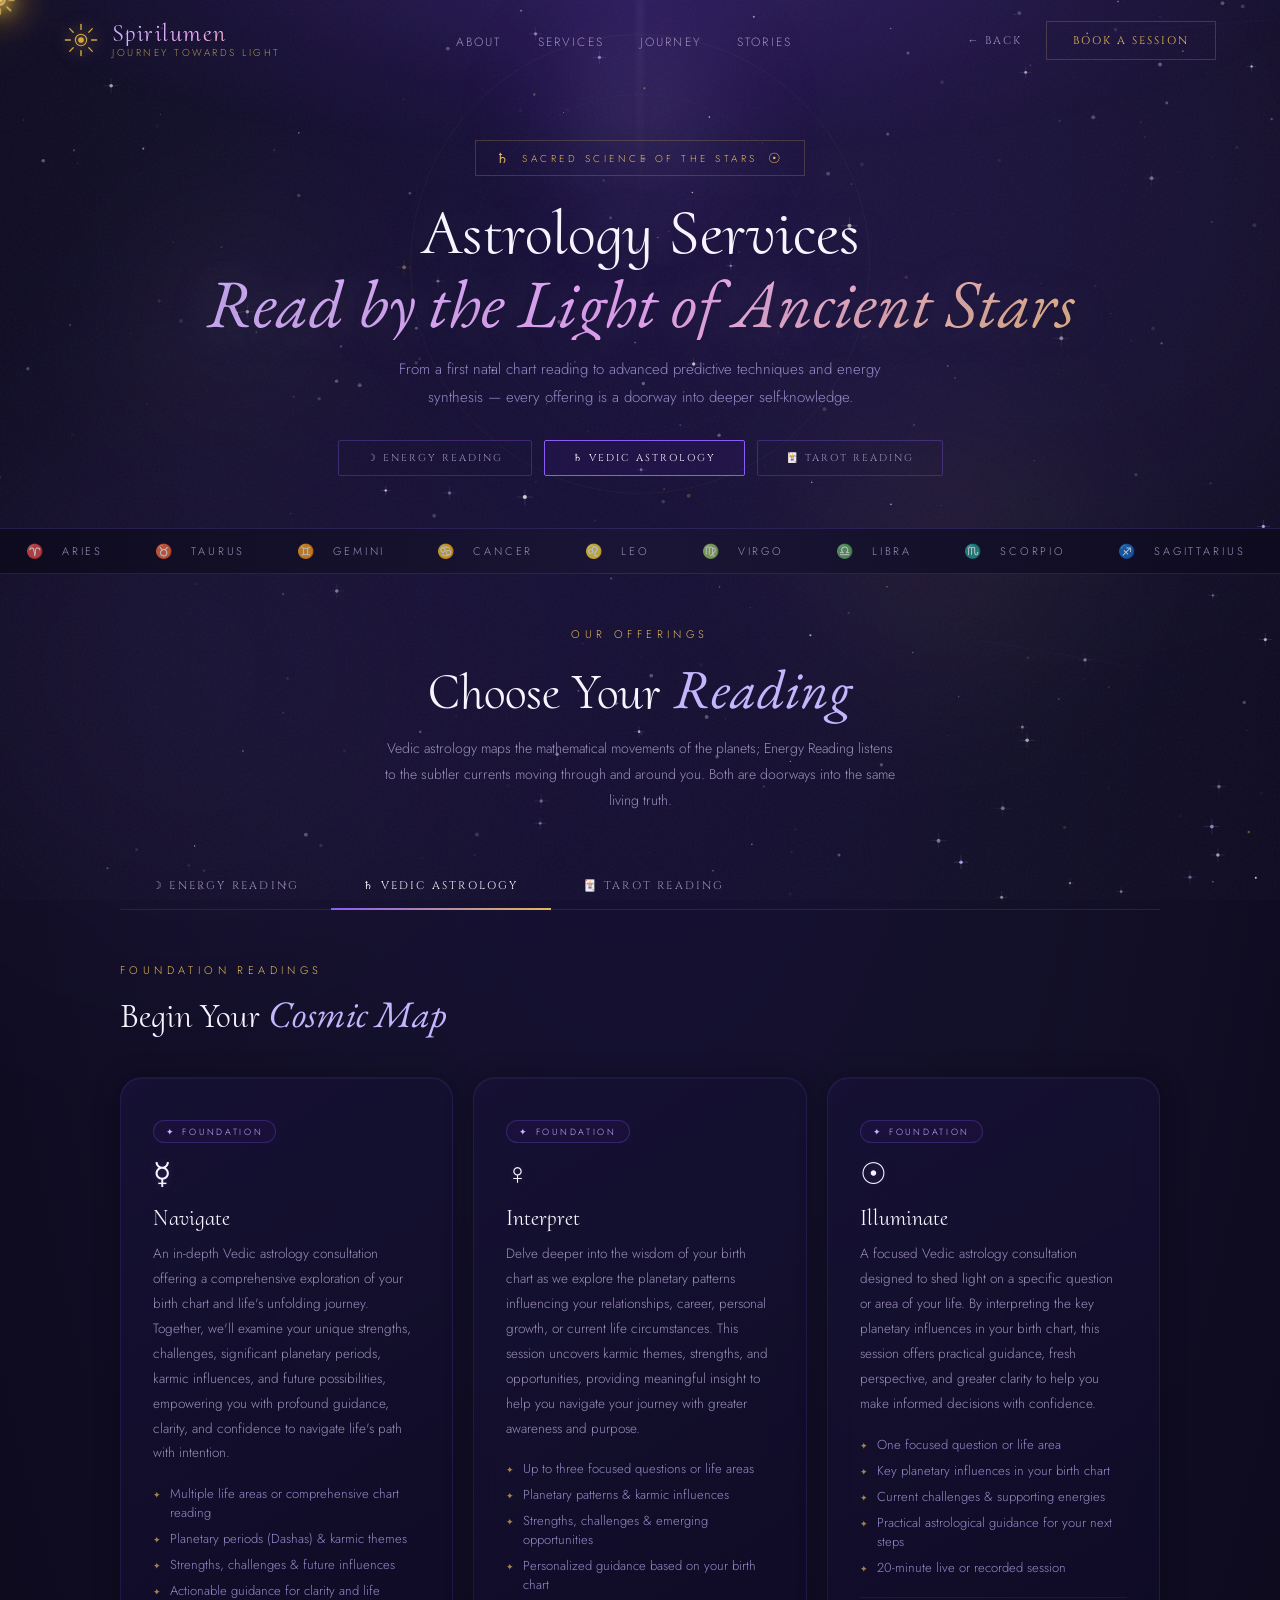
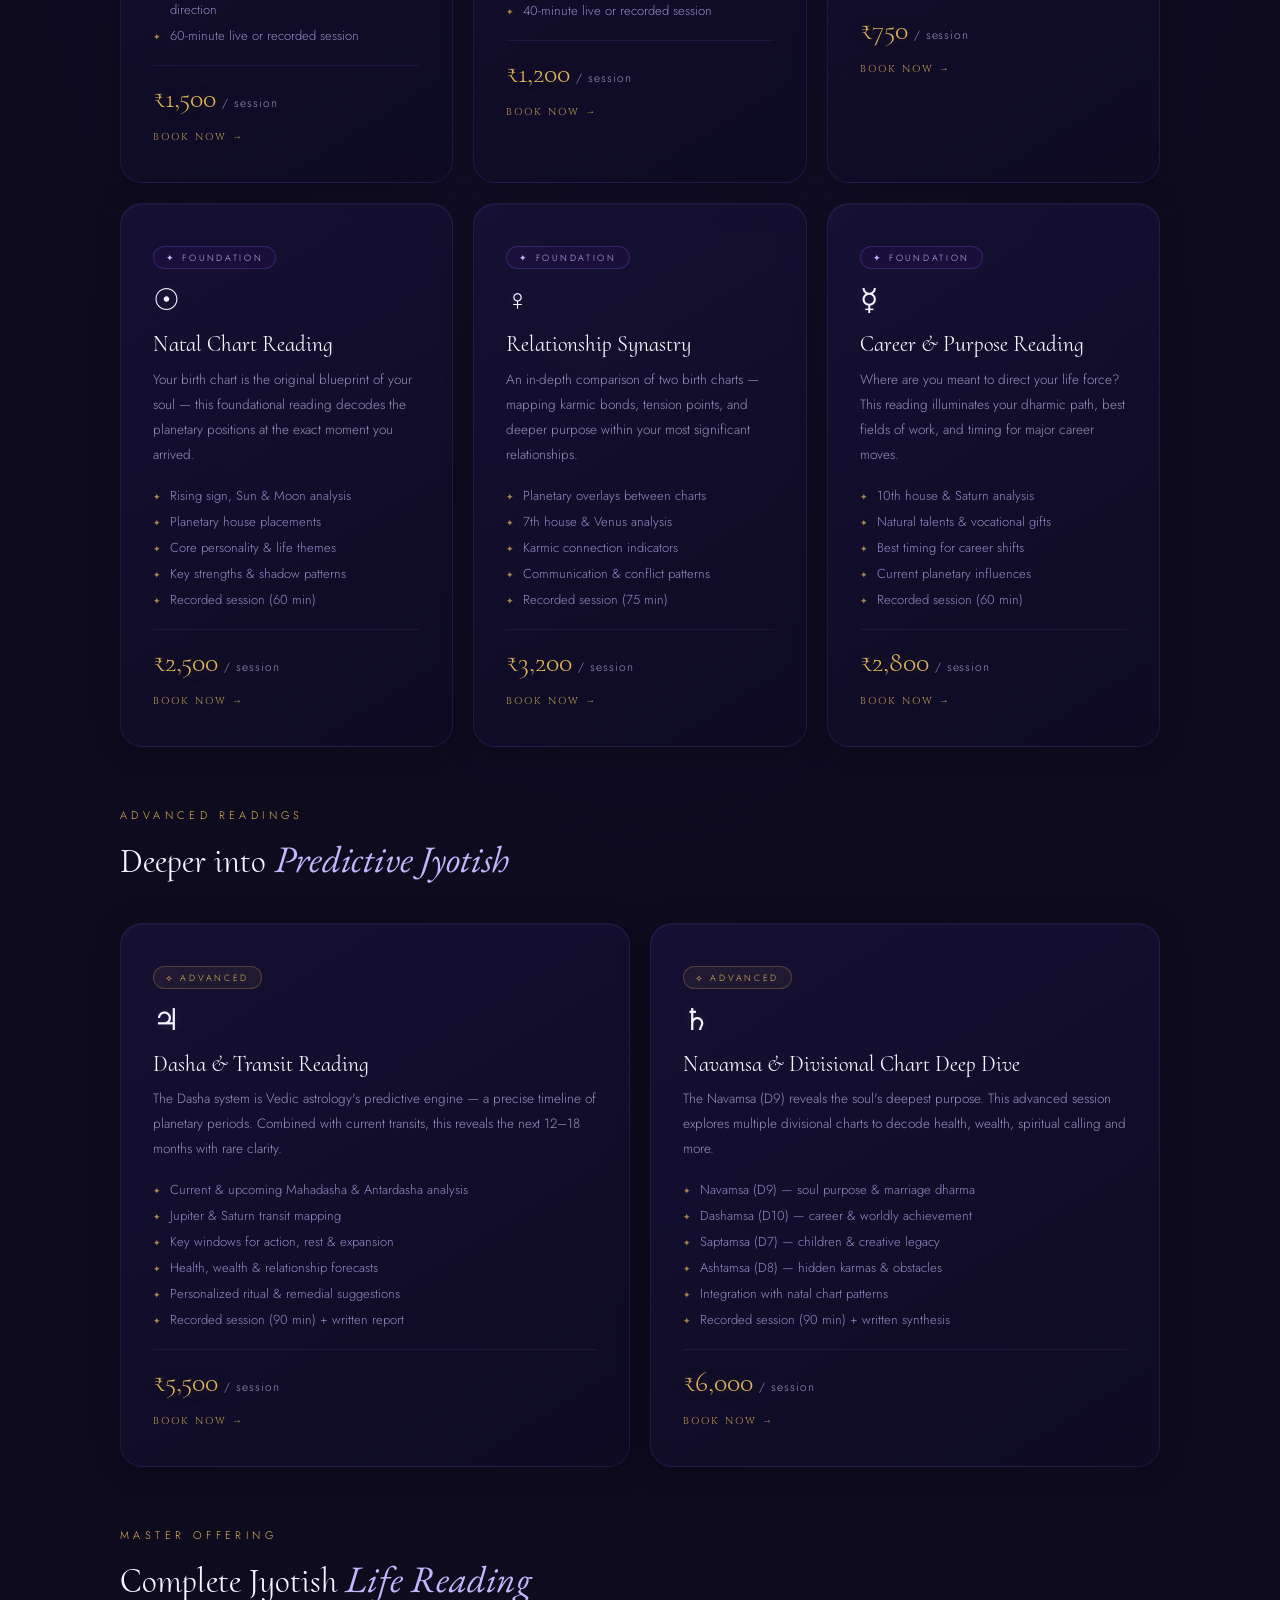
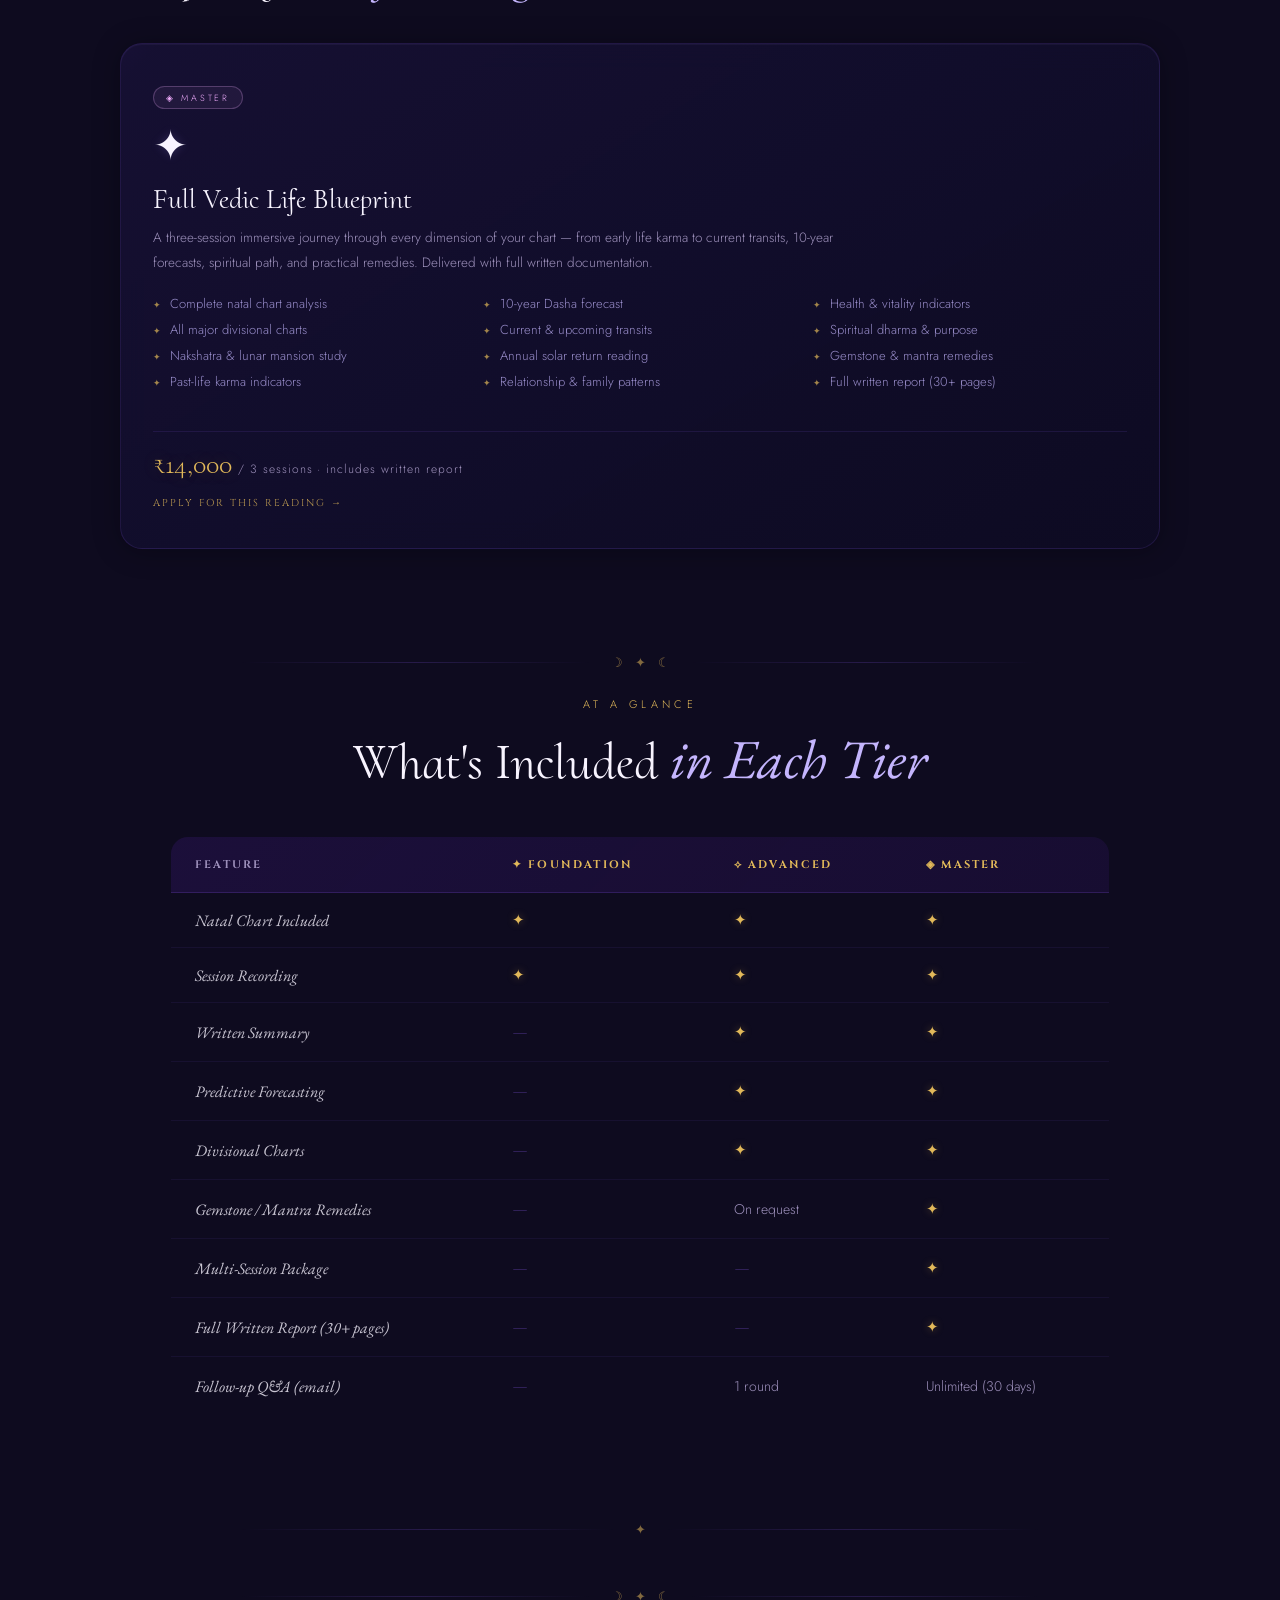
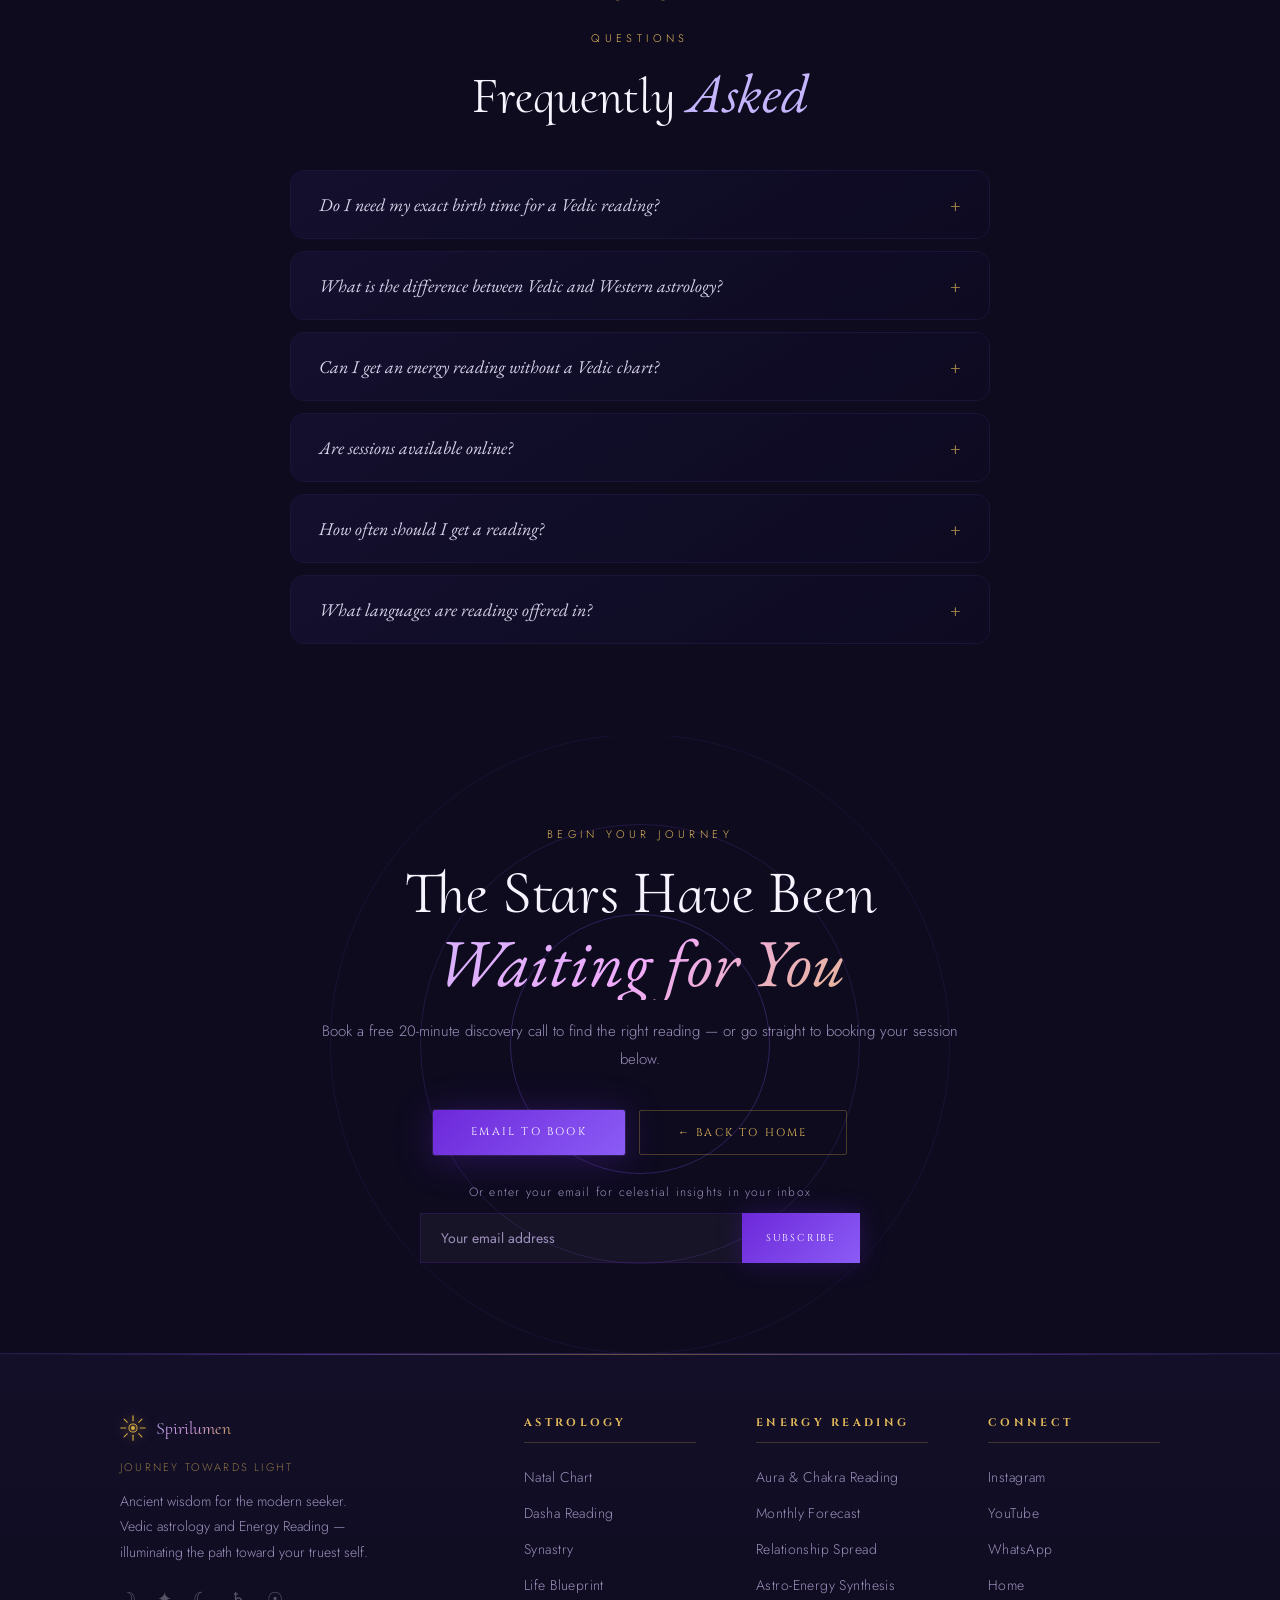
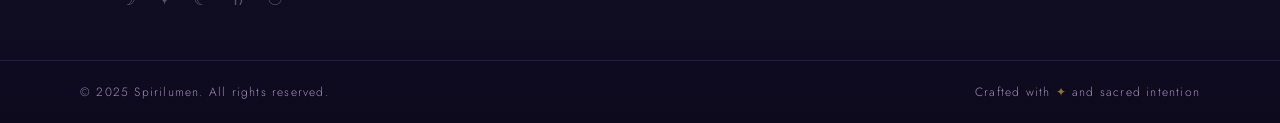
==== commit 31fc7b2e: "Update astrology.html" ====
--- a/astrology.html
+++ b/astrology.html
@@ -712,6 +712,38 @@
       </div>
 
       <div class="svc-grid">
+        <div class="sc rev d2">
+          <span class="sc-level basic">✦ Foundation</span>
+          <span class="sc-ic">✧</span>
+          <h4 class="sc-name">Path of Transformation</h4>
+          <p class="sc-desc">A comprehensive energy reading for those seeking profound clarity and lasting personal growth. This immersive session explores multiple aspects of your life, revealing energetic influences, soul lessons, and transformative opportunities. Gain deeper self-awareness, healing insights, and empowering guidance to support your journey with confidence and purpose.</p>
+          <ul class="sc-includes">
+            <li>Multiple life areas or open intuitive reading</li>
+            <li>Core energetic patterns &amp; soul lessons</li>
+            <li>Present blockages &amp; transformational opportunities</li>
+            <li>Personalized guidance for alignment and growth</li>
+            <li>60-minute live or recorded session</li>
+          </ul>
+          <div class="sc-price"><span class="sc-price-val">₹1,500</span><span class="sc-price-dur">/ session</span></div>
+          <a href="#book" class="sc-lnk">Book Now →</a>
+        </div>
+
+        <div class="sc rev d1">
+          <span class="sc-level basic">✦ Foundation</span>
+          <span class="sc-ic">☽</span>
+          <h4 class="sc-name">Path of Wisdom</h4>
+          <p class="sc-desc">This extended session allows us to explore the deeper energies influencing your life. Together, we'll uncover recurring patterns, hidden opportunities, and the spiritual lessons behind your experiences. You'll leave with practical guidance and a greater understanding of the path unfolding before you.</p>
+          <ul class="sc-includes">
+            <li>Up to three focused questions or intentions</li>
+            <li>Recurring patterns &amp; underlying energetic influences</li>
+            <li>Hidden opportunities &amp; current challenges</li>
+            <li>Spiritual insights &amp; practical guidance</li>
+            <li>40-minute live or recorded session</li>
+          </ul>
+          <div class="sc-price"><span class="sc-price-val">₹1,200</span><span class="sc-price-dur">/ session</span></div>
+          <a href="#book" class="sc-lnk">Book Now →</a>
+        </div>
+
         <div class="sc rev">
           <span class="sc-level basic">✦ Foundation</span>
           <span class="sc-ic">🌙</span>
@@ -728,38 +760,6 @@
           <a href="#book" class="sc-lnk">Book Now →</a>
         </div>
 
-        <div class="sc rev d1">
-          <span class="sc-level basic">✦ Foundation</span>
-          <span class="sc-ic">☽</span>
-          <h4 class="sc-name">Path of Wisdom</h4>
-          <p class="sc-desc">This extended session allows us to explore the deeper energies influencing your life. Together, we'll uncover recurring patterns, hidden opportunities, and the spiritual lessons behind your experiences. You'll leave with practical guidance and a greater understanding of the path unfolding before you.</p>
-          <ul class="sc-includes">
-            <li>Up to three focused questions or intentions</li>
-            <li>Recurring patterns &amp; underlying energetic influences</li>
-            <li>Hidden opportunities &amp; current challenges</li>
-            <li>Spiritual insights &amp; practical guidance</li>
-            <li>40-minute live or recorded session</li>
-          </ul>
-          <div class="sc-price"><span class="sc-price-val">₹1,200</span><span class="sc-price-dur">/ session</span></div>
-          <a href="#book" class="sc-lnk">Book Now →</a>
-        </div>
-
-        <div class="sc rev d2">
-          <span class="sc-level basic">✦ Foundation</span>
-          <span class="sc-ic">✧</span>
-          <h4 class="sc-name">Path of Transformation</h4>
-          <p class="sc-desc">A comprehensive energy reading for those seeking profound clarity and lasting personal growth. This immersive session explores multiple aspects of your life, revealing energetic influences, soul lessons, and transformative opportunities. Gain deeper self-awareness, healing insights, and empowering guidance to support your journey with confidence and purpose.</p>
-          <ul class="sc-includes">
-            <li>Multiple life areas or open intuitive reading</li>
-            <li>Core energetic patterns &amp; soul lessons</li>
-            <li>Present blockages &amp; transformational opportunities</li>
-            <li>Personalized guidance for alignment and growth</li>
-            <li>60-minute live or recorded session</li>
-          </ul>
-          <div class="sc-price"><span class="sc-price-val">₹1,500</span><span class="sc-price-dur">/ session</span></div>
-          <a href="#book" class="sc-lnk">Book Now →</a>
-        </div>
-     
         <div class="sc rev">
           <span class="sc-level basic">✦ Foundation</span>
           <span class="sc-ic">🌙</span>
@@ -832,22 +832,6 @@
           <a href="#book" class="sc-lnk">Book Now →</a>
         </div>
 
-        <!--<div class="sc rev d1">
-          <span class="sc-level advanced">⟡ Advanced</span>
-          <span class="sc-ic">♃</span>
-          <h4 class="sc-name">Astro-Energy Synthesis Reading</h4>
-          <p class="sc-desc">Your natal Vedic chart woven with a full intuitive energy reading — each major planetary placement receives its own energetic exploration. A reading of rare depth that bridges science and intuition.</p>
-          <ul class="sc-includes">
-            <li>Natal chart review (Sun, Moon, Rising + key planets)</li>
-            <li>One energetic insight drawn per major planetary theme</li>
-            <li>Planetary Dasha aligned with current energetic state</li>
-            <li>Hidden patterns at the intersection</li>
-            <li>Integrated written report</li>
-            <li>Recorded session (90 min)</li>
-          </ul>
-          <div class="sc-price"><span class="sc-price-val">₹5,000</span><span class="sc-price-dur">/ session</span></div>
-          <a href="#book" class="sc-lnk">Book Now →</a>
-        </div>-->
       </div>
 
     </div><!-- /tab-energy -->
@@ -863,6 +847,39 @@
       </div>
 
       <div class="svc-grid">
+        <div class="sc rev d2">
+          <span class="sc-level basic">✦ Foundation</span>
+          <span class="sc-ic">☿</span>
+          <h4 class="sc-name">Navigate</h4>
+          <p class="sc-desc">An in-depth Vedic astrology consultation offering a comprehensive exploration of your birth chart and life's unfolding journey. Together, we'll examine your unique strengths, challenges, significant planetary periods, karmic influences, and future possibilities, empowering you with profound guidance, clarity, and confidence to navigate life's path with intention.</p>
+          <ul class="sc-includes">
+            <li>Multiple life areas or comprehensive chart reading</li>
+            <li>Planetary periods (Dashas) &amp; karmic themes</li>
+            <li>Strengths, challenges & future influences</li>
+            <li>Actionable guidance for clarity and life direction</li>
+            <li>60-minute live or recorded session</li>
+          </ul>
+          <div class="sc-price"><span class="sc-price-val">₹1,500</span><span class="sc-price-dur">/ session</span></div>
+          <a href="#book" class="sc-lnk">Book Now →</a>
+        </div>
+
+        <div class="sc rev d1">
+          <span class="sc-level basic">✦ Foundation</span>
+          <span class="sc-ic">♀</span>
+          <h4 class="sc-name">Interpret</h4>
+          <p class="sc-desc">Delve deeper into the wisdom of your birth chart as we explore the planetary patterns influencing your relationships, career, personal growth, or current life circumstances. This session uncovers karmic themes, strengths, and opportunities, providing meaningful insight to help you navigate your journey with greater awareness and purpose.
+</p>
+          <ul class="sc-includes">
+            <li>Up to three focused questions or life areas</li>
+            <li>Planetary patterns &amp; karmic influences</li>
+            <li>Strengths, challenges & emerging opportunities</li>
+            <li>Personalized guidance based on your birth chart</li>
+            <li>40-minute live or recorded session</li>
+          </ul>
+          <div class="sc-price"><span class="sc-price-val">₹1,200</span><span class="sc-price-dur">/ session</span></div>
+          <a href="#book" class="sc-lnk">Book Now →</a>
+        </div>
+
         <div class="sc rev">
           <span class="sc-level basic">✦ Foundation</span>
           <span class="sc-ic">☉</span>
@@ -879,39 +896,6 @@
           <a href="#book" class="sc-lnk">Book Now →</a>
         </div>
 
-        <div class="sc rev d1">
-          <span class="sc-level basic">✦ Foundation</span>
-          <span class="sc-ic">♀</span>
-          <h4 class="sc-name">Interpret</h4>
-          <p class="sc-desc">Delve deeper into the wisdom of your birth chart as we explore the planetary patterns influencing your relationships, career, personal growth, or current life circumstances. This session uncovers karmic themes, strengths, and opportunities, providing meaningful insight to help you navigate your journey with greater awareness and purpose.
-</p>
-          <ul class="sc-includes">
-            <li>Up to three focused questions or life areas</li>
-            <li>Planetary patterns &amp; karmic influences</li>
-            <li>Strengths, challenges & emerging opportunities</li>
-            <li>Personalized guidance based on your birth chart</li>
-            <li>40-minute live or recorded session</li>
-          </ul>
-          <div class="sc-price"><span class="sc-price-val">₹1,200</span><span class="sc-price-dur">/ session</span></div>
-          <a href="#book" class="sc-lnk">Book Now →</a>
-        </div>
-
-        <div class="sc rev d2">
-          <span class="sc-level basic">✦ Foundation</span>
-          <span class="sc-ic">☿</span>
-          <h4 class="sc-name">Navigate</h4>
-          <p class="sc-desc">An in-depth Vedic astrology consultation offering a comprehensive exploration of your birth chart and life's unfolding journey. Together, we'll examine your unique strengths, challenges, significant planetary periods, karmic influences, and future possibilities, empowering you with profound guidance, clarity, and confidence to navigate life's path with intention.</p>
-          <ul class="sc-includes">
-            <li>Multiple life areas or comprehensive chart reading</li>
-            <li>Planetary periods (Dashas) &amp; karmic themes</li>
-            <li>Strengths, challenges & future influences</li>
-            <li>Actionable guidance for clarity and life direction</li>
-            <li>60-minute live or recorded session</li>
-          </ul>
-          <div class="sc-price"><span class="sc-price-val">₹1,500</span><span class="sc-price-dur">/ session</span></div>
-          <a href="#book" class="sc-lnk">Book Now →</a>
-        </div>
-     
         <div class="sc rev">
           <span class="sc-level basic">✦ Foundation</span>
           <span class="sc-ic">☉</span>
@@ -1051,6 +1035,38 @@
       </div>
 
       <div class="svc-grid">
+        <div class="sc rev d2">
+          <span class="sc-level basic">✦ Foundation</span>
+          <span class="sc-ic">🃏</span>
+          <h4 class="sc-name">Ascend</h4>
+          <p class="sc-desc">An immersive Tarot experience for profound self-discovery and spiritual growth. Together, we explore your soul's journey, life purpose, relationships, challenges, and future possibilities. This extended session offers comprehensive guidance, empowering you with clarity, healing, and a renewed sense of direction.</p>
+          <ul class="sc-includes">
+            <li>Multiple life areas or comprehensive Tarot reading</li>
+            <li>Soul themes &amp; recurring life patterns</li>
+            <li>Present challenges &amp; future possibilities</li>
+            <li>Empowering guidance for your path ahead</li>
+            <li>60-minute live or recorded session</li>
+          </ul>
+          <div class="sc-price"><span class="sc-price-val">₹1,500</span><span class="sc-price-dur">/ session</span></div>
+          <a href="#book" class="sc-lnk">Book Now →</a>
+        </div>
+
+        <div class="sc rev d1">
+          <span class="sc-level basic">✦ Foundation</span>
+          <span class="sc-ic">🃏</span>
+          <h4 class="sc-name">Align</h4>
+          <p class="sc-desc">A deeper exploration of your life's journey, uncovering the energies, patterns, and opportunities shaping your path. This session provides space to examine multiple areas of your life, offering meaningful guidance that helps you align your decisions with your authentic purpose and highest good.</p>
+          <ul class="sc-includes">
+            <li>Up to three focused questions or life areas</li>
+            <li>Recurring patterns &amp; energetic influences</li>
+            <li>Opportunities, obstacles &amp; practical insights</li>
+            <li>Personalized guidance for alignment and growth</li>
+            <li>40-minute live or recorded session</li>
+          </ul>
+          <div class="sc-price"><span class="sc-price-val">₹1,200</span><span class="sc-price-dur">/ session</span></div>
+          <a href="#book" class="sc-lnk">Book Now →</a>
+        </div>
+
         <div class="sc rev">
           <span class="sc-level basic">✦ Foundation</span>
           <span class="sc-ic">🃏</span>
@@ -1064,38 +1080,6 @@
             <li>20-minute live or recorded session</li>
           </ul>
           <div class="sc-price"><span class="sc-price-val">₹750</span><span class="sc-price-dur">/ session</span></div>
-          <a href="#book" class="sc-lnk">Book Now →</a>
-        </div>
-
-        <div class="sc rev d1">
-          <span class="sc-level basic">✦ Foundation</span>
-          <span class="sc-ic">🃏</span>
-          <h4 class="sc-name">Align</h4>
-          <p class="sc-desc">A deeper exploration of your life's journey, uncovering the energies, patterns, and opportunities shaping your path. This session provides space to examine multiple areas of your life, offering meaningful guidance that helps you align your decisions with your authentic purpose and highest good.</p>
-          <ul class="sc-includes">
-            <li>Up to three focused questions or life areas</li>
-            <li>Recurring patterns &amp; energetic influences</li>
-            <li>Opportunities, obstacles &amp; practical insights</li>
-            <li>Personalized guidance for alignment and growth</li>
-            <li>40-minute live or recorded session</li>
-          </ul>
-          <div class="sc-price"><span class="sc-price-val">₹1,200</span><span class="sc-price-dur">/ session</span></div>
-          <a href="#book" class="sc-lnk">Book Now →</a>
-        </div>
-
-        <div class="sc rev d2">
-          <span class="sc-level basic">✦ Foundation</span>
-          <span class="sc-ic">🃏</span>
-          <h4 class="sc-name">Ascend</h4>
-          <p class="sc-desc">An immersive Tarot experience for profound self-discovery and spiritual growth. Together, we explore your soul's journey, life purpose, relationships, challenges, and future possibilities. This extended session offers comprehensive guidance, empowering you with clarity, healing, and a renewed sense of direction.</p>
-          <ul class="sc-includes">
-            <li>Multiple life areas or comprehensive Tarot reading</li>
-            <li>Soul themes &amp; recurring life patterns</li>
-            <li>Present challenges &amp; future possibilities</li>
-            <li>Empowering guidance for your path ahead</li>
-            <li>60-minute live or recorded session</li>
-          </ul>
-          <div class="sc-price"><span class="sc-price-val">₹1,500</span><span class="sc-price-dur">/ session</span></div>
           <a href="#book" class="sc-lnk">Book Now →</a>
         </div>
       </div>
@@ -1155,38 +1139,6 @@
   <div class="s-div-c"><span>✦</span></div>
   <div class="s-div-l"></div>
 </div>
-
-<!-- ══ HOW IT WORKS ══
-<div class="sw">
-  <div class="proc-w">
-    <div class="proc-hdr">
-      <span class="sl rev">How It Works</span>
-      <h2 class="sh rev">Your Reading <em>Journey</em></h2>
-    </div>
-    <div class="proc-steps">
-      <div class="ps rev">
-        <div class="ps-num">I</div>
-        <h3 class="ps-t">Choose &amp; Book</h3>
-        <p class="ps-d">Select the reading above and complete your booking. You'll be asked for your birth date, time and place — the coordinates the stars need.</p>
-      </div>
-      <div class="ps rev d1">
-        <div class="ps-num">II</div>
-        <h3 class="ps-t">Chart Preparation</h3>
-        <p class="ps-d">Your chart is cast and deeply studied before we meet. No reading is improvised — every session is preceded by hours of careful preparation.</p>
-      </div>
-      <div class="ps rev d2">
-        <div class="ps-num">III</div>
-        <h3 class="ps-t">Sacred Session</h3>
-        <p class="ps-d">We meet via video or in person. The session flows as a conversation — you are invited to bring questions and explore what arises together.</p>
-      </div>
-      <div class="ps rev d3">
-        <div class="ps-num">IV</div>
-        <h3 class="ps-t">Integration</h3>
-        <p class="ps-d">Receive your recording, written notes, and follow-up materials. The insights are yours to return to, again and again, as life unfolds.</p>
-      </div>
-    </div>
-  </div>
-</div> -->
 
 <!-- ══ SECTION DIVIDER ══ -->
 <div class="s-div sw rev">
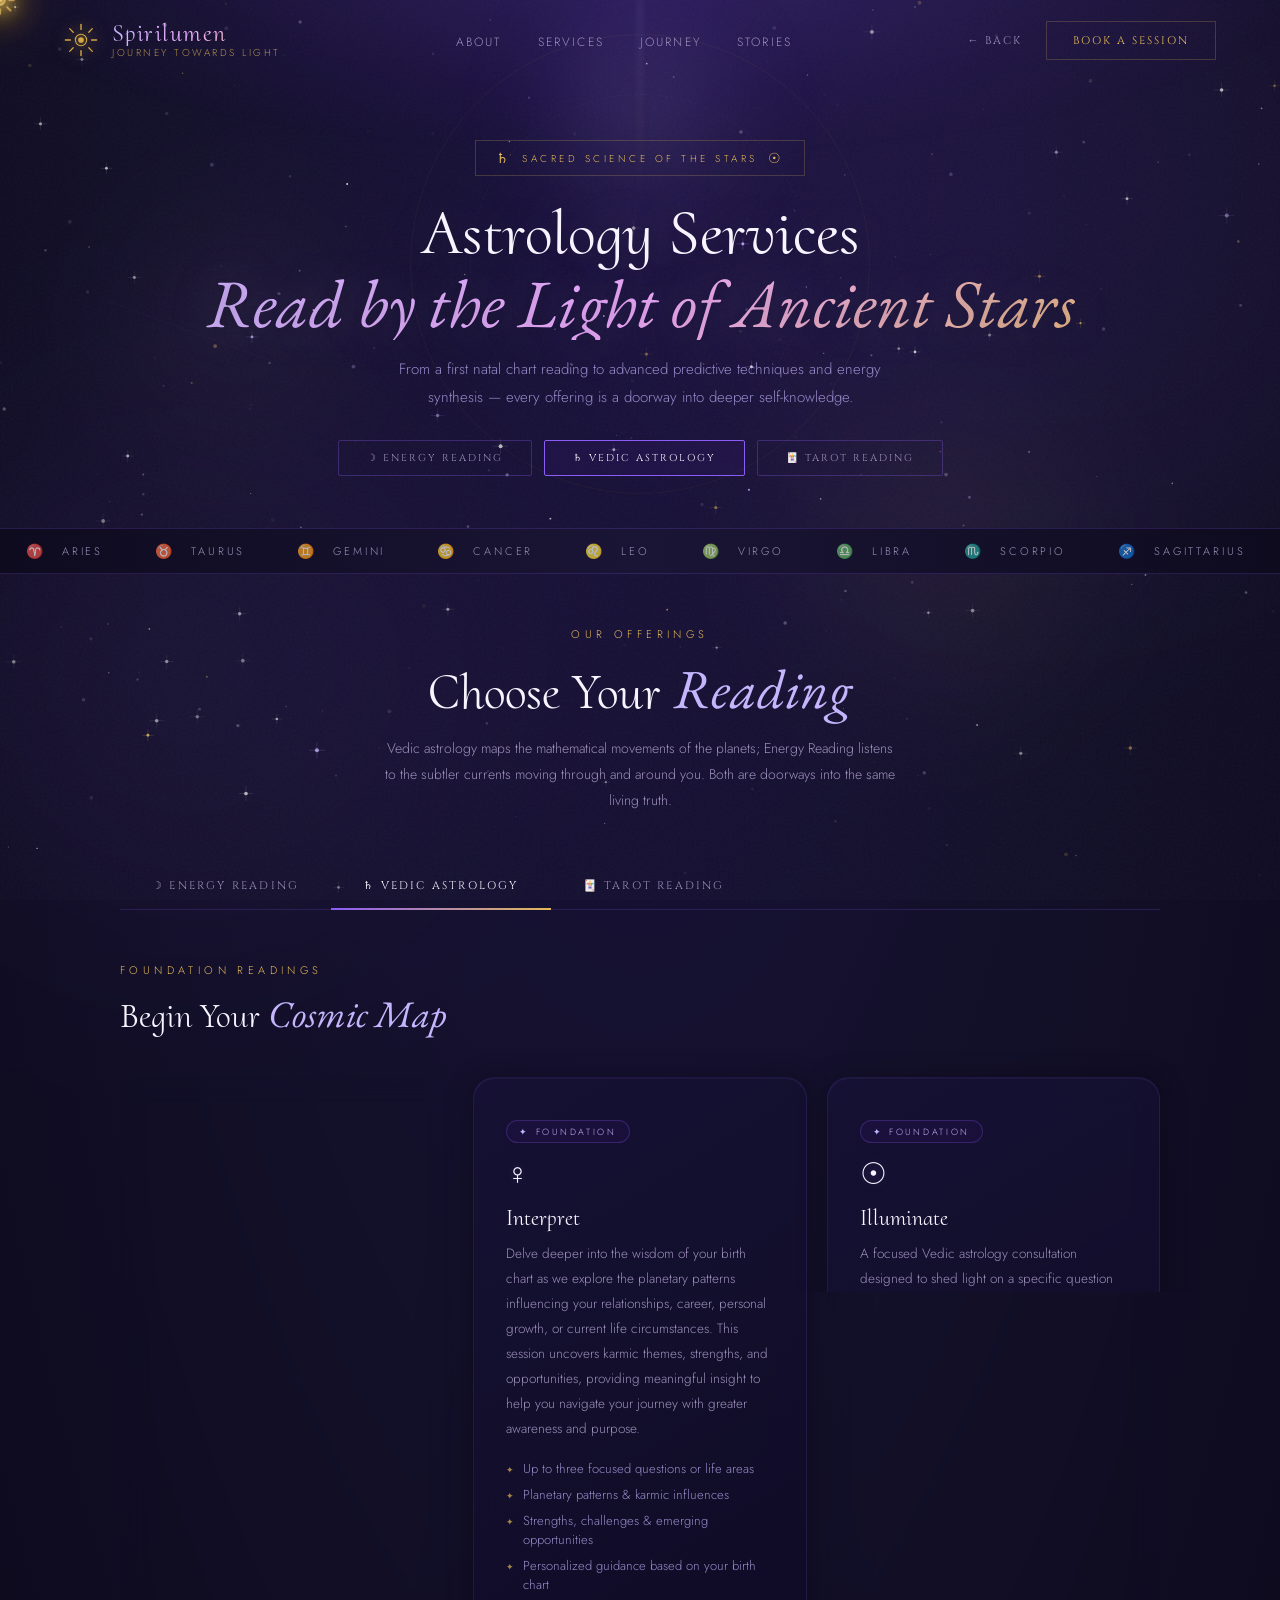
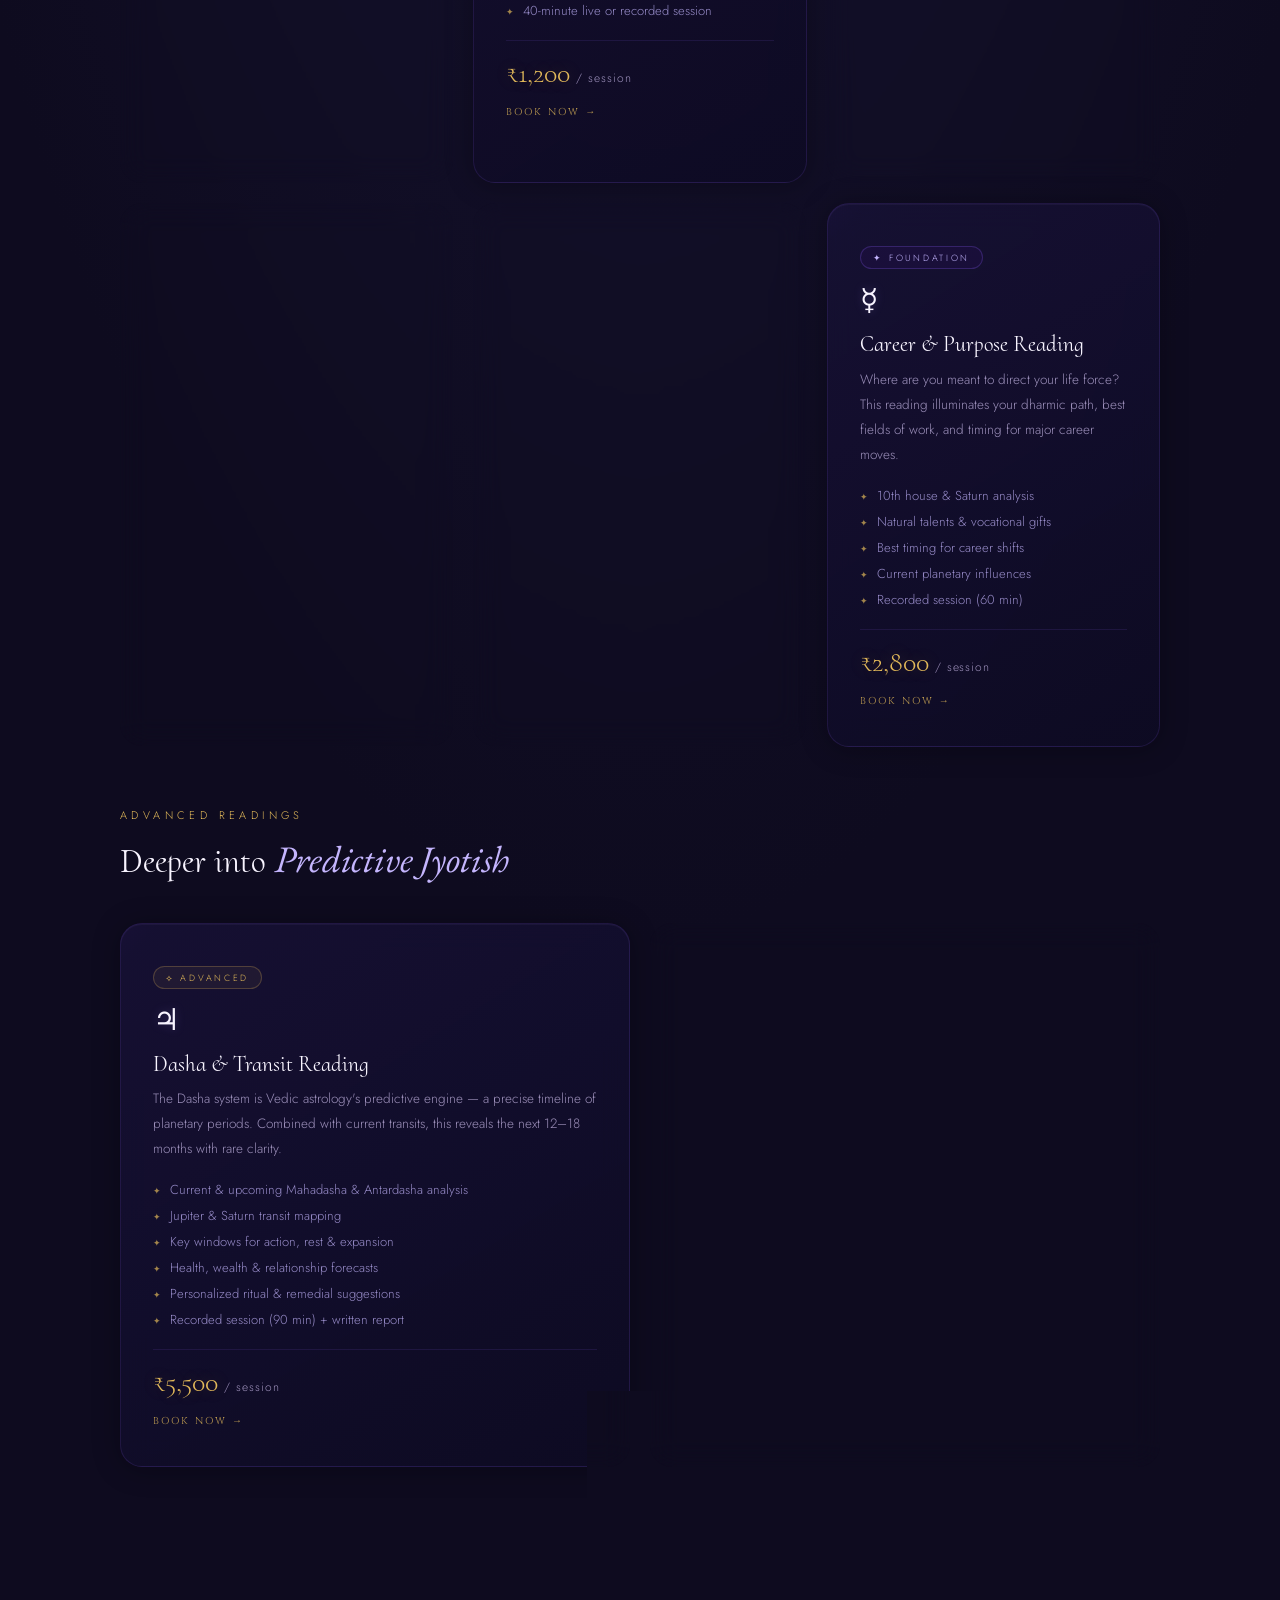
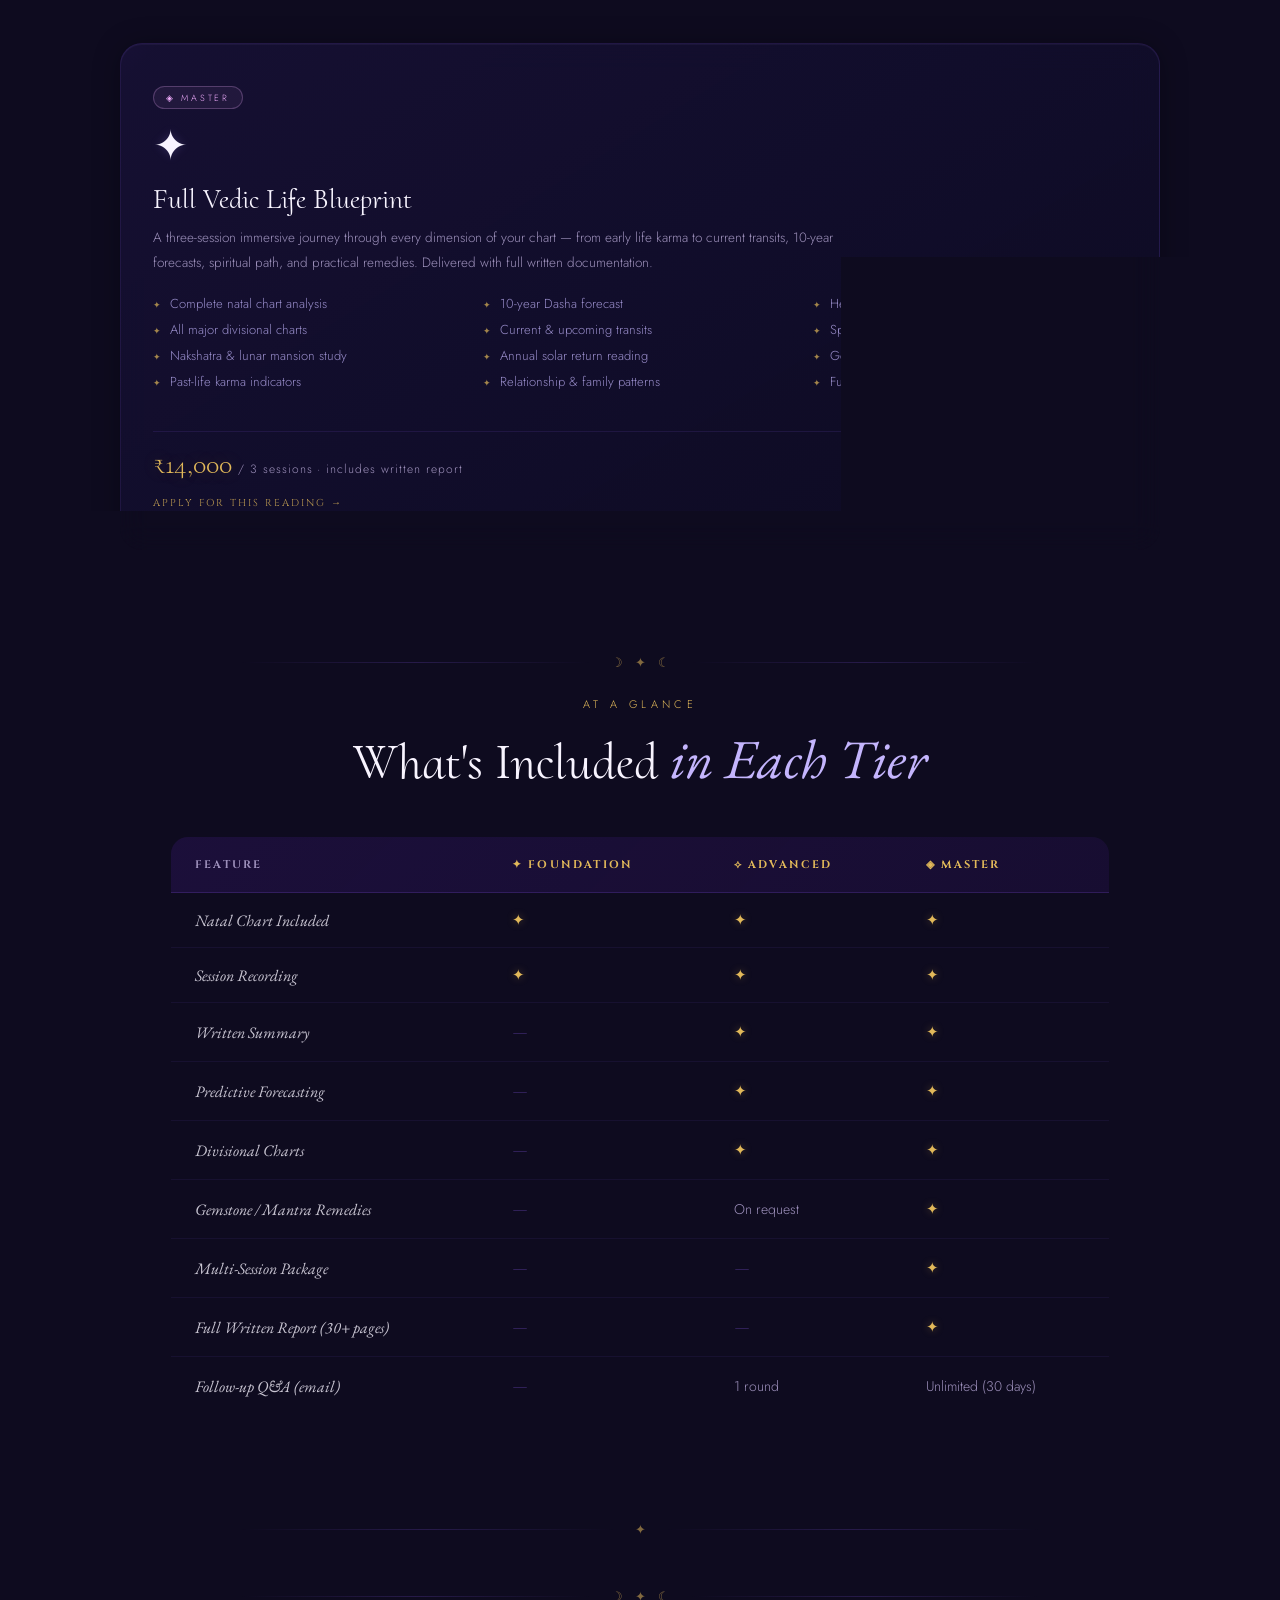
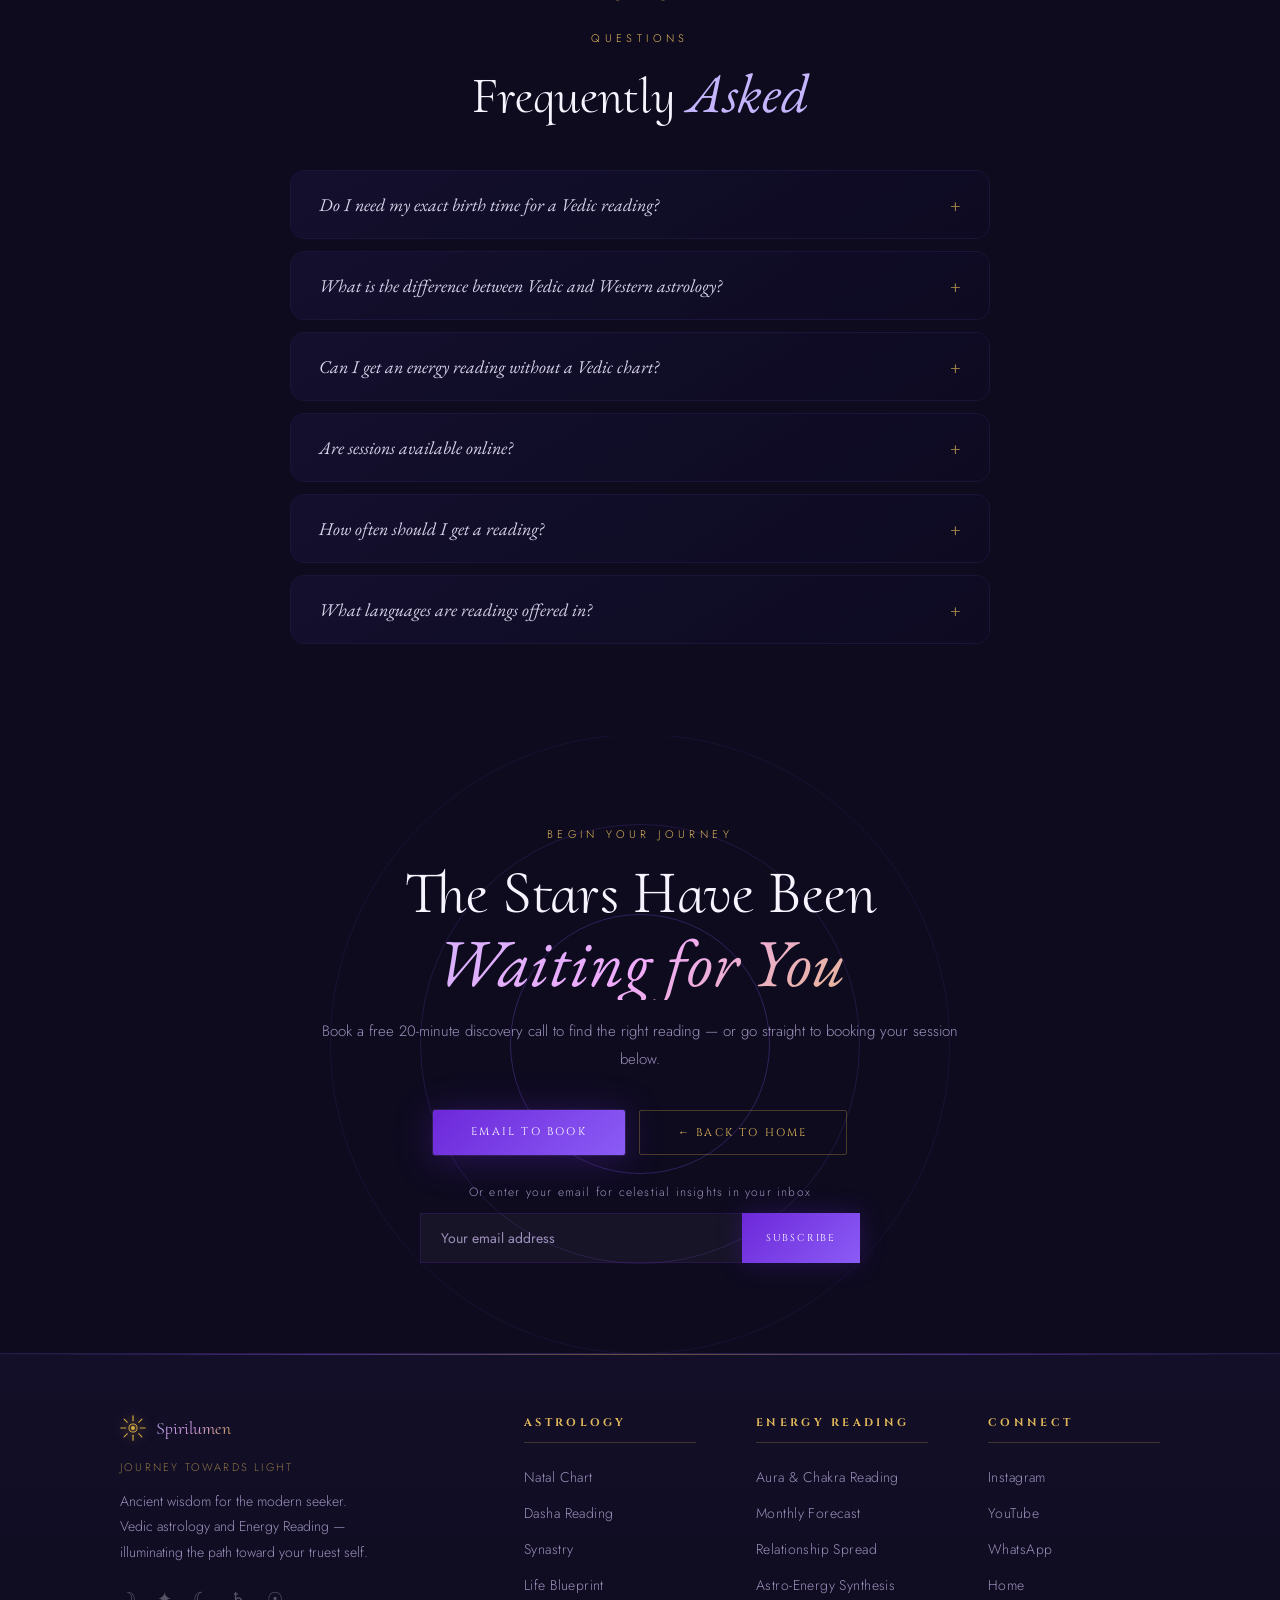
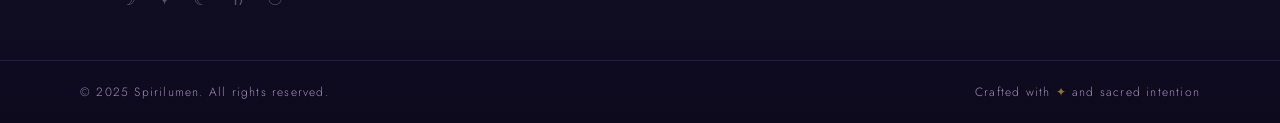
==== commit 229c0255: "Add files via upload" ====
--- a/astrology.html
+++ b/astrology.html
@@ -712,7 +712,7 @@
       </div>
 
       <div class="svc-grid">
-        <div class="sc rev d2">
+        <div class="sc rev d2" data-service-id="astro-path-of-transformation" data-base-price="1500">
           <span class="sc-level basic">✦ Foundation</span>
           <span class="sc-ic">✧</span>
           <h4 class="sc-name">Path of Transformation</h4>
@@ -728,7 +728,7 @@
           <a href="#book" class="sc-lnk">Book Now →</a>
         </div>
 
-        <div class="sc rev d1">
+        <div class="sc rev d1" data-service-id="astro-path-of-wisdom" data-base-price="1200">
           <span class="sc-level basic">✦ Foundation</span>
           <span class="sc-ic">☽</span>
           <h4 class="sc-name">Path of Wisdom</h4>
@@ -744,7 +744,7 @@
           <a href="#book" class="sc-lnk">Book Now →</a>
         </div>
 
-        <div class="sc rev">
+        <div class="sc rev" data-service-id="astro-path-of-clarity" data-base-price="750">
           <span class="sc-level basic">✦ Foundation</span>
           <span class="sc-ic">🌙</span>
           <h4 class="sc-name">Path of Clarity</h4>
@@ -760,7 +760,7 @@
           <a href="#book" class="sc-lnk">Book Now →</a>
         </div>
 
-        <div class="sc rev">
+        <div class="sc rev" data-service-id="astro-three-layer-energy-scan" data-base-price="1200">
           <span class="sc-level basic">✦ Foundation</span>
           <span class="sc-ic">🌙</span>
           <h4 class="sc-name">Three-Layer Energy Scan</h4>
@@ -776,7 +776,7 @@
           <a href="#book" class="sc-lnk">Book Now →</a>
         </div>
 
-        <div class="sc rev d1">
+        <div class="sc rev d1" data-service-id="astro-full-aura-chakra-reading" data-base-price="2000">
           <span class="sc-level basic">✦ Foundation</span>
           <span class="sc-ic">☽</span>
           <h4 class="sc-name">Full Aura &amp; Chakra Reading</h4>
@@ -792,7 +792,7 @@
           <a href="#book" class="sc-lnk">Book Now →</a>
         </div>
 
-        <div class="sc rev d2">
+        <div class="sc rev d2" data-service-id="astro-monthly-energy-forecast" data-base-price="2500">
           <span class="sc-level basic">✦ Foundation</span>
           <span class="sc-ic">✧</span>
           <h4 class="sc-name">Monthly Energy Forecast</h4>
@@ -815,7 +815,7 @@
       </div>
 
       <div class="svc-grid-2">
-        <div class="sc rev">
+        <div class="sc rev" data-service-id="astro-relationship-soul-contract-reading" data-base-price="3500">
           <span class="sc-level advanced">⟡ Advanced</span>
           <span class="sc-ic">♀</span>
           <h4 class="sc-name">Relationship &amp; Soul Contract Reading</h4>
@@ -847,7 +847,7 @@
       </div>
 
       <div class="svc-grid">
-        <div class="sc rev d2">
+        <div class="sc rev d2" data-service-id="astro-navigate" data-base-price="1500">
           <span class="sc-level basic">✦ Foundation</span>
           <span class="sc-ic">☿</span>
           <h4 class="sc-name">Navigate</h4>
@@ -863,7 +863,7 @@
           <a href="#book" class="sc-lnk">Book Now →</a>
         </div>
 
-        <div class="sc rev d1">
+        <div class="sc rev d1" data-service-id="astro-interpret" data-base-price="1200">
           <span class="sc-level basic">✦ Foundation</span>
           <span class="sc-ic">♀</span>
           <h4 class="sc-name">Interpret</h4>
@@ -880,7 +880,7 @@
           <a href="#book" class="sc-lnk">Book Now →</a>
         </div>
 
-        <div class="sc rev">
+        <div class="sc rev" data-service-id="astro-illuminate" data-base-price="750">
           <span class="sc-level basic">✦ Foundation</span>
           <span class="sc-ic">☉</span>
           <h4 class="sc-name">Illuminate</h4>
@@ -896,7 +896,7 @@
           <a href="#book" class="sc-lnk">Book Now →</a>
         </div>
 
-        <div class="sc rev">
+        <div class="sc rev" data-service-id="astro-natal-chart-reading" data-base-price="2500">
           <span class="sc-level basic">✦ Foundation</span>
           <span class="sc-ic">☉</span>
           <h4 class="sc-name">Natal Chart Reading</h4>
@@ -912,7 +912,7 @@
           <a href="#book" class="sc-lnk">Book Now →</a>
         </div>
 
-        <div class="sc rev d1">
+        <div class="sc rev d1" data-service-id="astro-relationship-synastry" data-base-price="3200">
           <span class="sc-level basic">✦ Foundation</span>
           <span class="sc-ic">♀</span>
           <h4 class="sc-name">Relationship Synastry</h4>
@@ -928,7 +928,7 @@
           <a href="#book" class="sc-lnk">Book Now →</a>
         </div>
 
-        <div class="sc rev d2">
+        <div class="sc rev d2" data-service-id="astro-career-purpose-reading" data-base-price="2800">
           <span class="sc-level basic">✦ Foundation</span>
           <span class="sc-ic">☿</span>
           <h4 class="sc-name">Career &amp; Purpose Reading</h4>
@@ -951,7 +951,7 @@
       </div>
 
       <div class="svc-grid-2">
-        <div class="sc rev">
+        <div class="sc rev" data-service-id="astro-dasha-transit-reading" data-base-price="5500">
           <span class="sc-level advanced">⟡ Advanced</span>
           <span class="sc-ic">♃</span>
           <h4 class="sc-name">Dasha &amp; Transit Reading</h4>
@@ -968,7 +968,7 @@
           <a href="#book" class="sc-lnk">Book Now →</a>
         </div>
 
-        <div class="sc rev d1">
+        <div class="sc rev d1" data-service-id="astro-navamsa-divisional-chart-deep-dive" data-base-price="6000">
           <span class="sc-level advanced">⟡ Advanced</span>
           <span class="sc-ic">♄</span>
           <h4 class="sc-name">Navamsa &amp; Divisional Chart Deep Dive</h4>
@@ -992,7 +992,7 @@
       </div>
 
       <div class="svc-grid-wide">
-        <div class="sc rev" style="grid-column:1/-1;">
+        <div class="sc rev" data-service-id="astro-full-vedic-life-blueprint" data-base-price="14000" style="grid-column:1/-1;">
           <span class="sc-level master">◈ Master</span>
           <span class="sc-ic" style="font-size:42px;">✦</span>
           <h4 class="sc-name" style="font-size:28px;">Full Vedic Life Blueprint</h4>
@@ -1035,7 +1035,7 @@
       </div>
 
       <div class="svc-grid">
-        <div class="sc rev d2">
+        <div class="sc rev d2" data-service-id="astro-ascend" data-base-price="1500">
           <span class="sc-level basic">✦ Foundation</span>
           <span class="sc-ic">🃏</span>
           <h4 class="sc-name">Ascend</h4>
@@ -1051,7 +1051,7 @@
           <a href="#book" class="sc-lnk">Book Now →</a>
         </div>
 
-        <div class="sc rev d1">
+        <div class="sc rev d1" data-service-id="astro-align" data-base-price="1200">
           <span class="sc-level basic">✦ Foundation</span>
           <span class="sc-ic">🃏</span>
           <h4 class="sc-name">Align</h4>
@@ -1067,7 +1067,7 @@
           <a href="#book" class="sc-lnk">Book Now →</a>
         </div>
 
-        <div class="sc rev">
+        <div class="sc rev" data-service-id="astro-awaken" data-base-price="750">
           <span class="sc-level basic">✦ Foundation</span>
           <span class="sc-ic">🃏</span>
           <h4 class="sc-name">Awaken</h4>
@@ -1270,6 +1270,7 @@
 <!-- ══ SCRIPTS ══ -->
 <script src="animations.js"></script>
 <script src="booking-modal.js"></script>
+<script src="discount-loader.js"></script>
 <script>
 /* ── ZODIAC MARQUEE ── */
 (()=>{
--- a/styles.css
+++ b/styles.css
@@ -1607,3 +1607,29 @@
   .bo1 { width: 260px; height: 260px; }
   .bo2 { width: 300px; height: 300px; }
 }
+
+/* ── DISCOUNT PRICING (injected by discount-loader.js) ── */
+.sc-price-strike {
+  font-family: 'EB Garamond', serif;
+  font-size: 16px;
+  color: var(--muted);
+  text-decoration: line-through;
+  opacity: .7;
+  margin-right: 6px;
+}
+.sc-price-now {
+  color: var(--gold);
+}
+.sc-price-badge {
+  display: inline-block;
+  margin-left: 10px;
+  padding: 3px 10px;
+  font-family: 'Cinzel', serif;
+  font-size: 10px;
+  letter-spacing: .1em;
+  text-transform: uppercase;
+  color: #fff;
+  background: linear-gradient(135deg, var(--p2), var(--gold));
+  border-radius: 20px;
+  vertical-align: middle;
+}
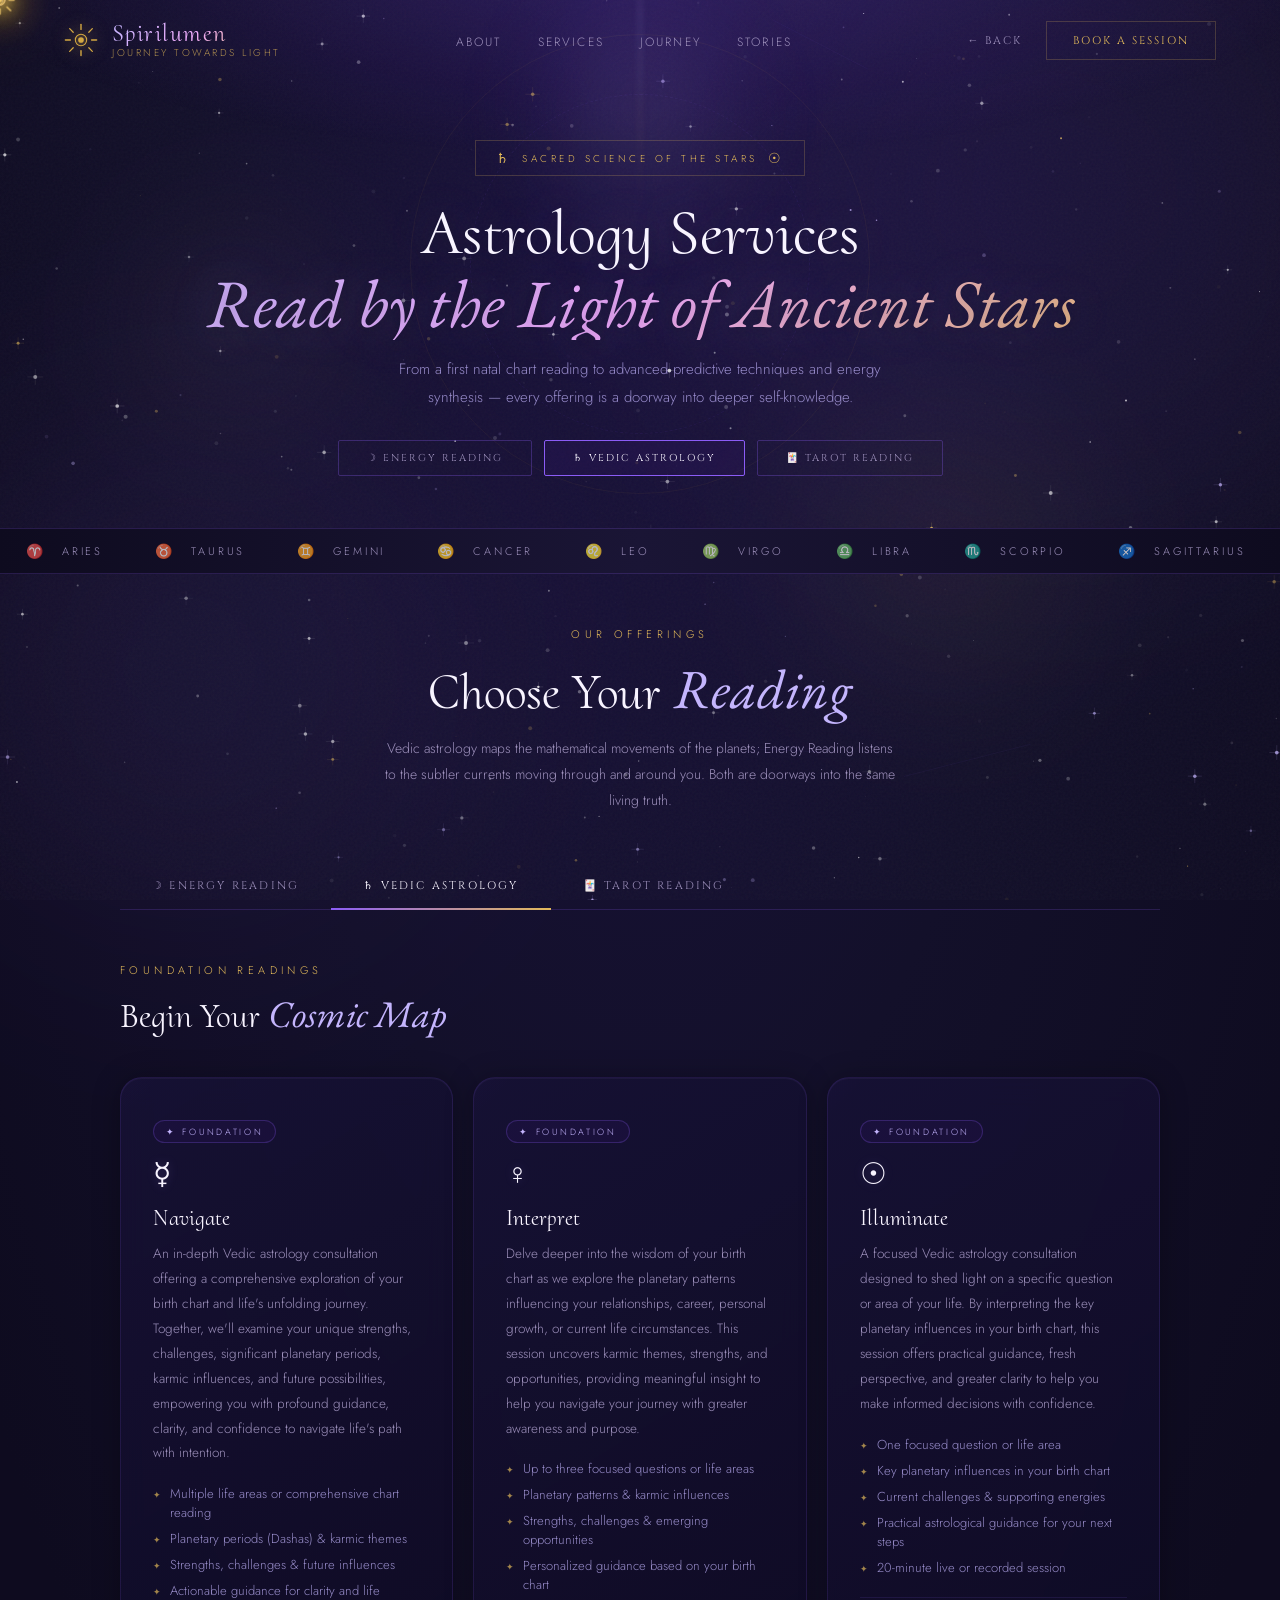
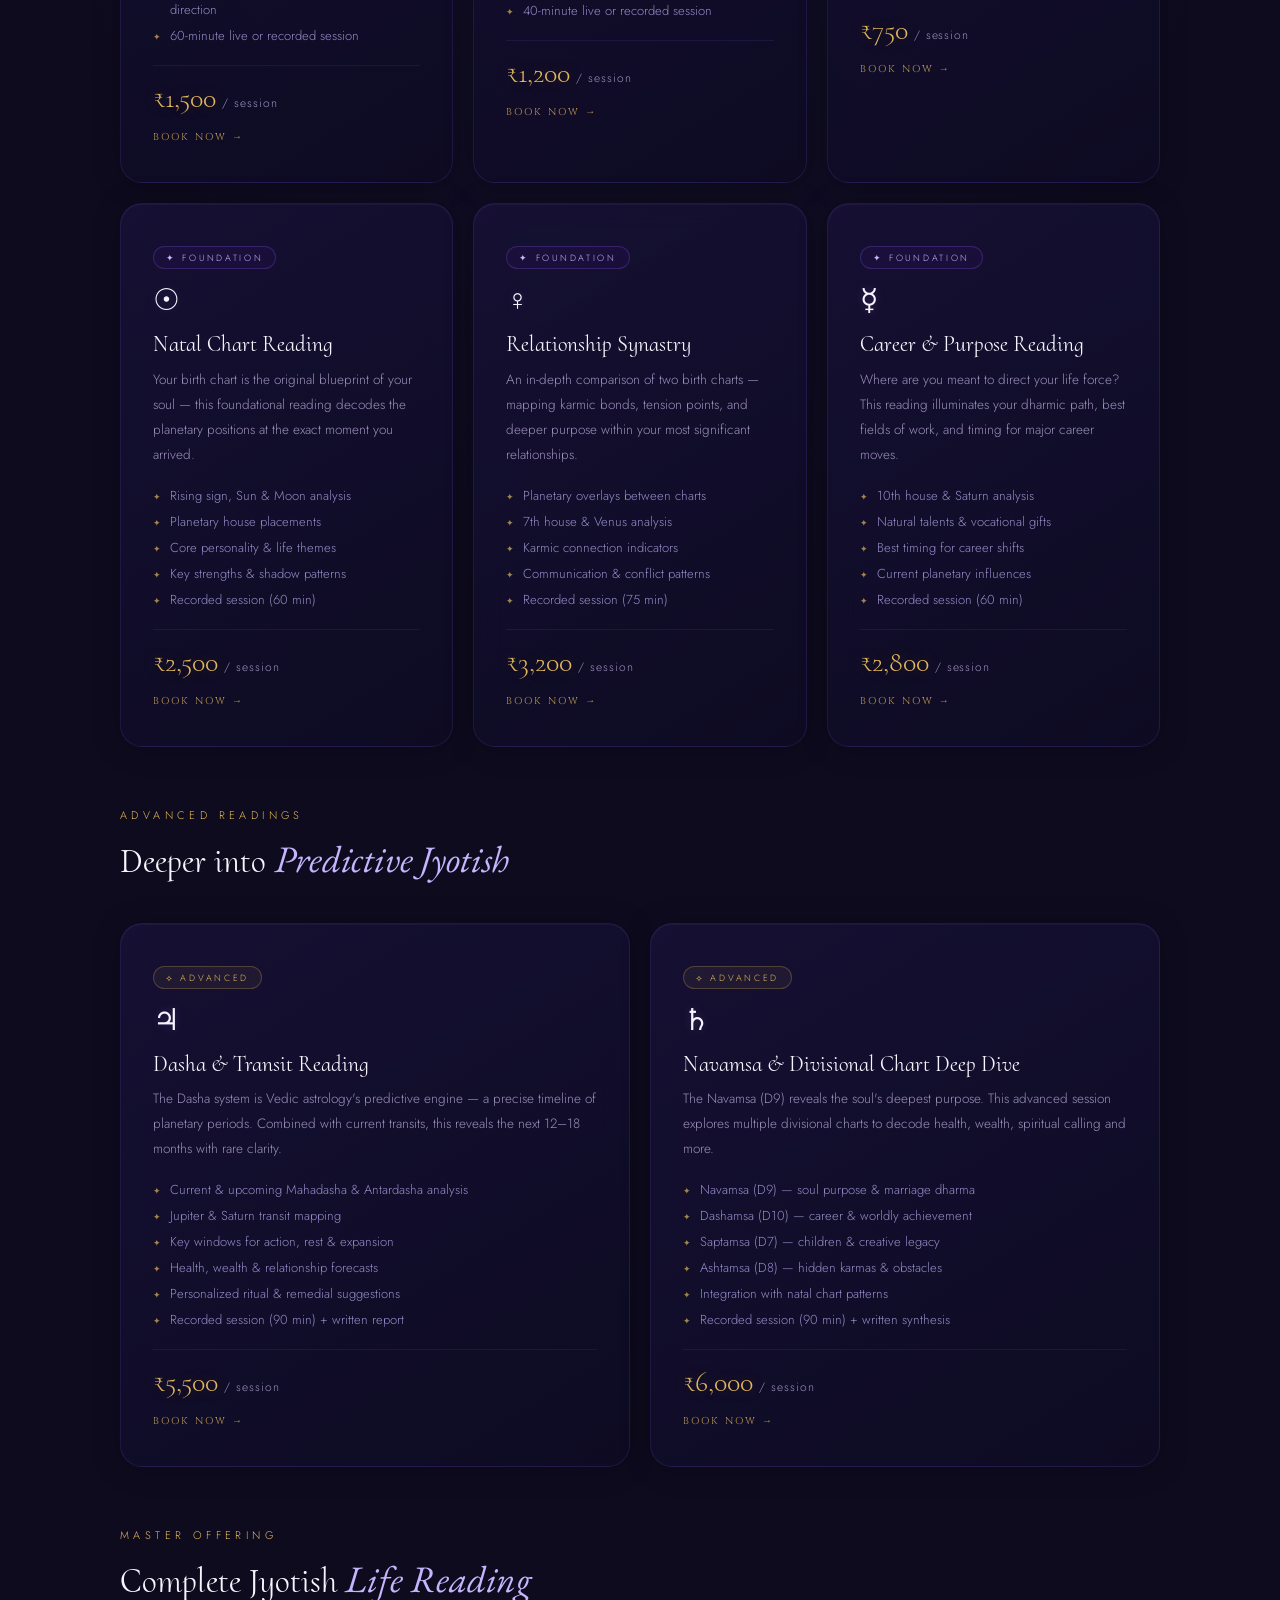
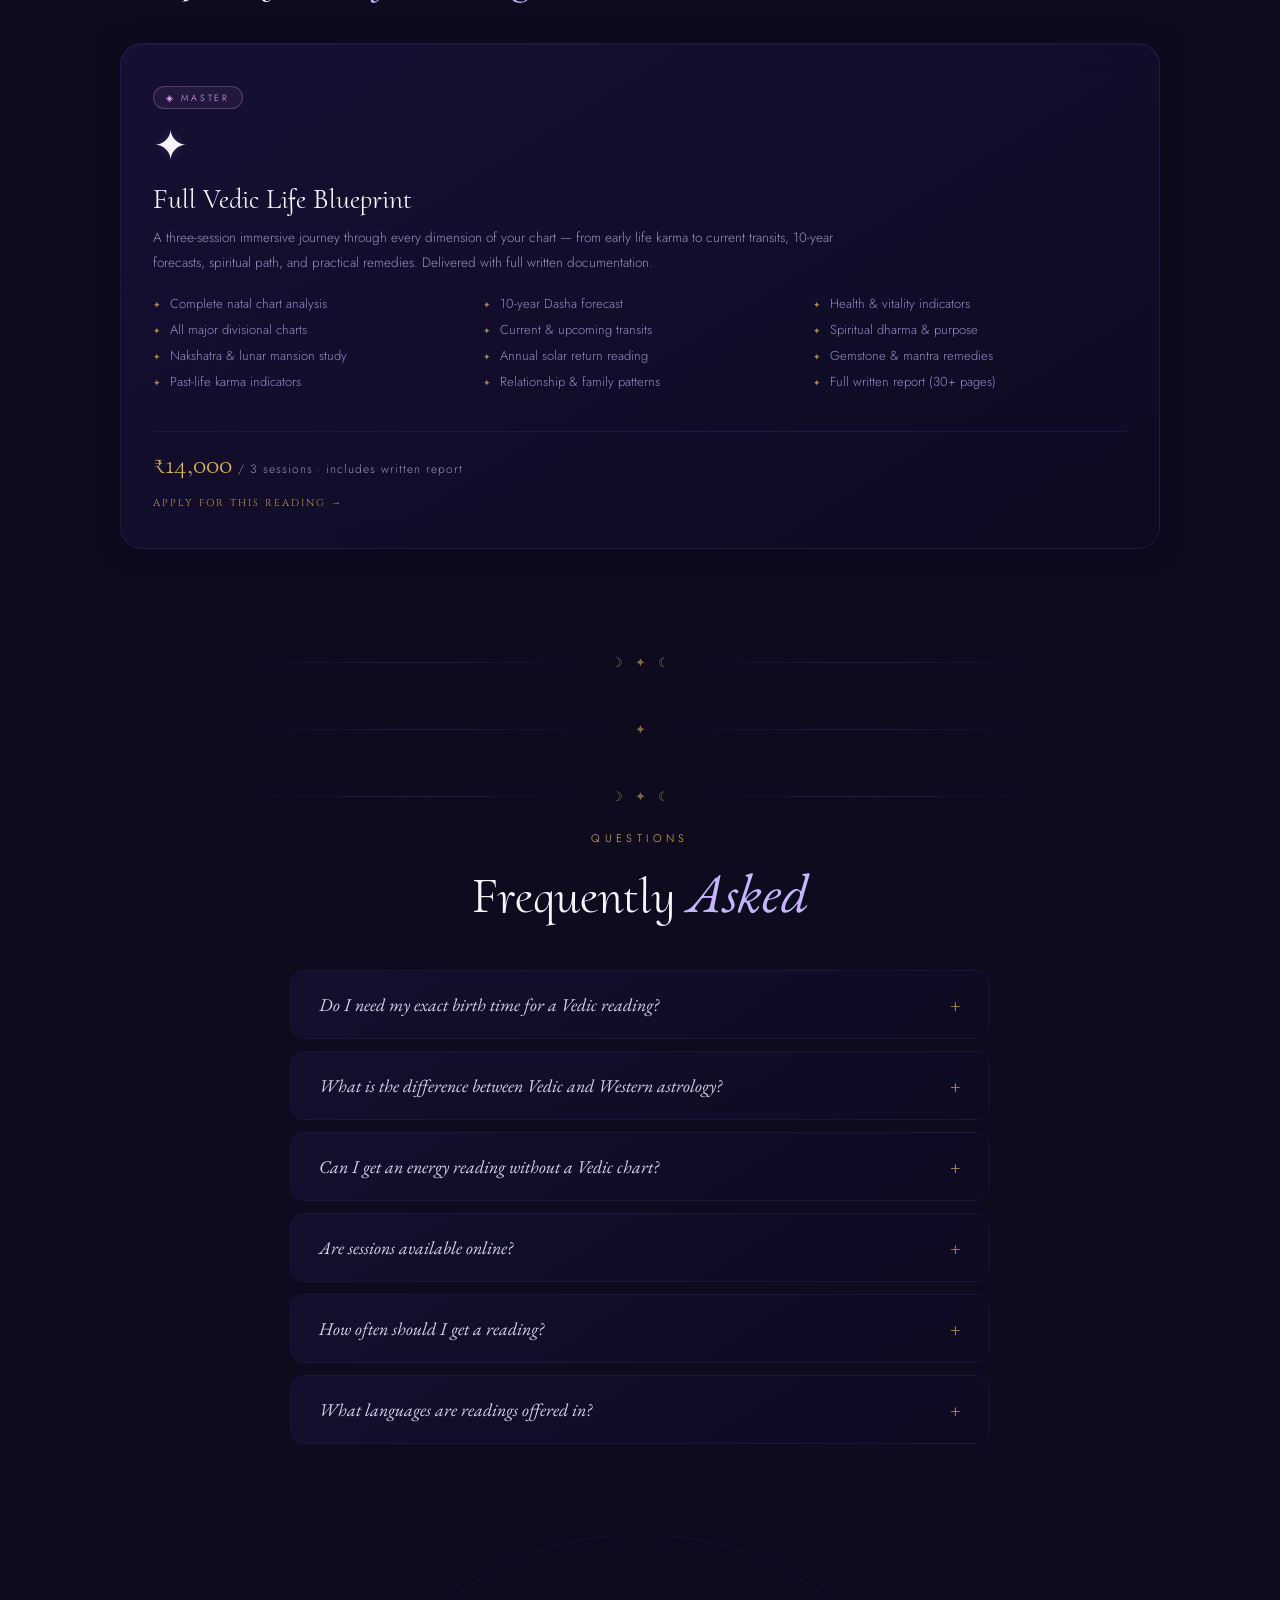
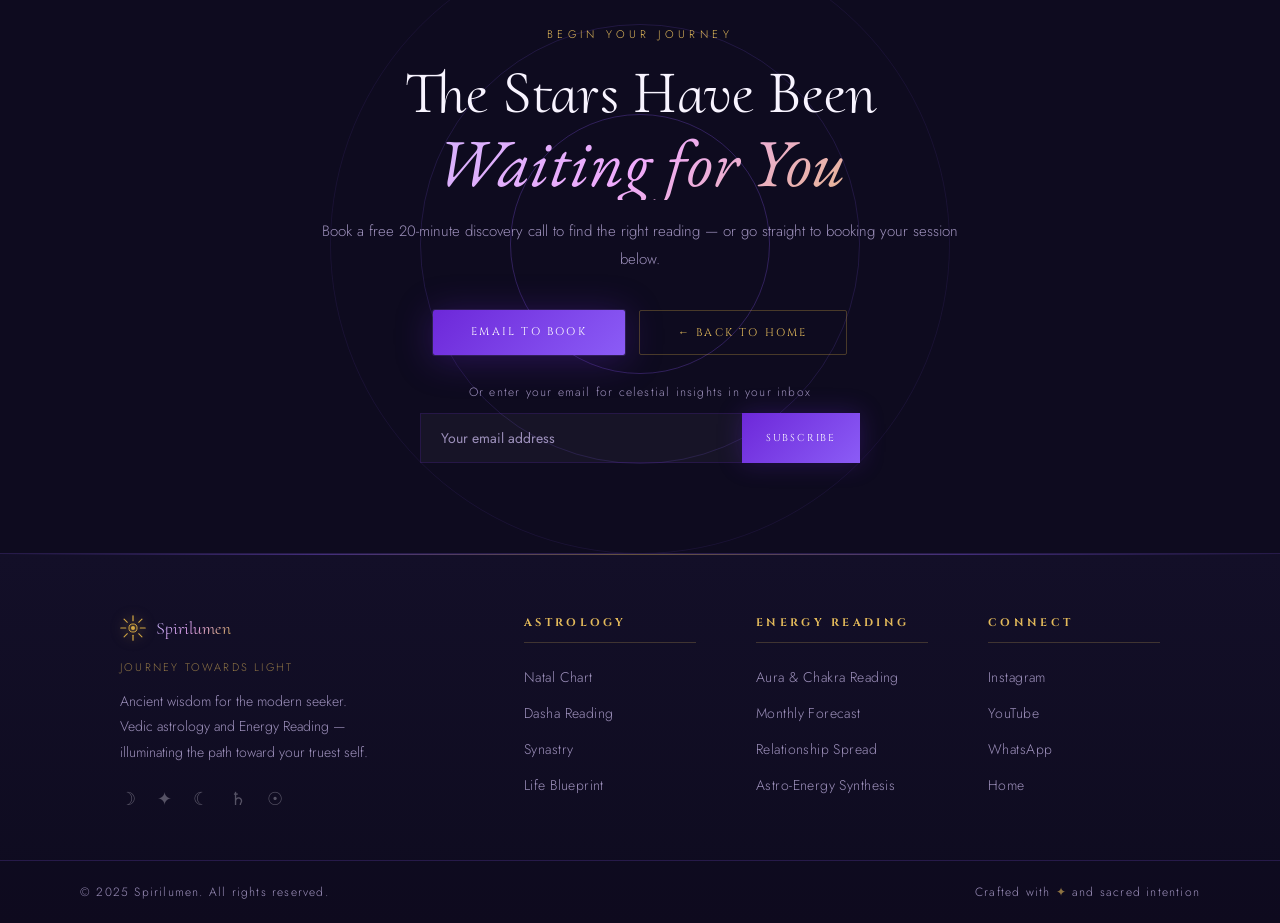
==== commit f738c8de: "Comment out comparison table section Commented out the comparison table section in astrology.html." ====
--- a/astrology.html
+++ b/astrology.html
@@ -1100,7 +1100,7 @@
   <div class="s-div-l"></div>
 </div>
 
-<!-- ══ COMPARISON TABLE ══ -->
+<!-- ══ COMPARISON TABLE ══ 
 <div class="sw">
   <div class="comp-w">
     <div class="comp-hdr">
@@ -1131,7 +1131,7 @@
       </table>
     </div>
   </div>
-</div>
+</div>-->
 
 <!-- ══ SECTION DIVIDER ══ -->
 <div class="s-div sw rev">
